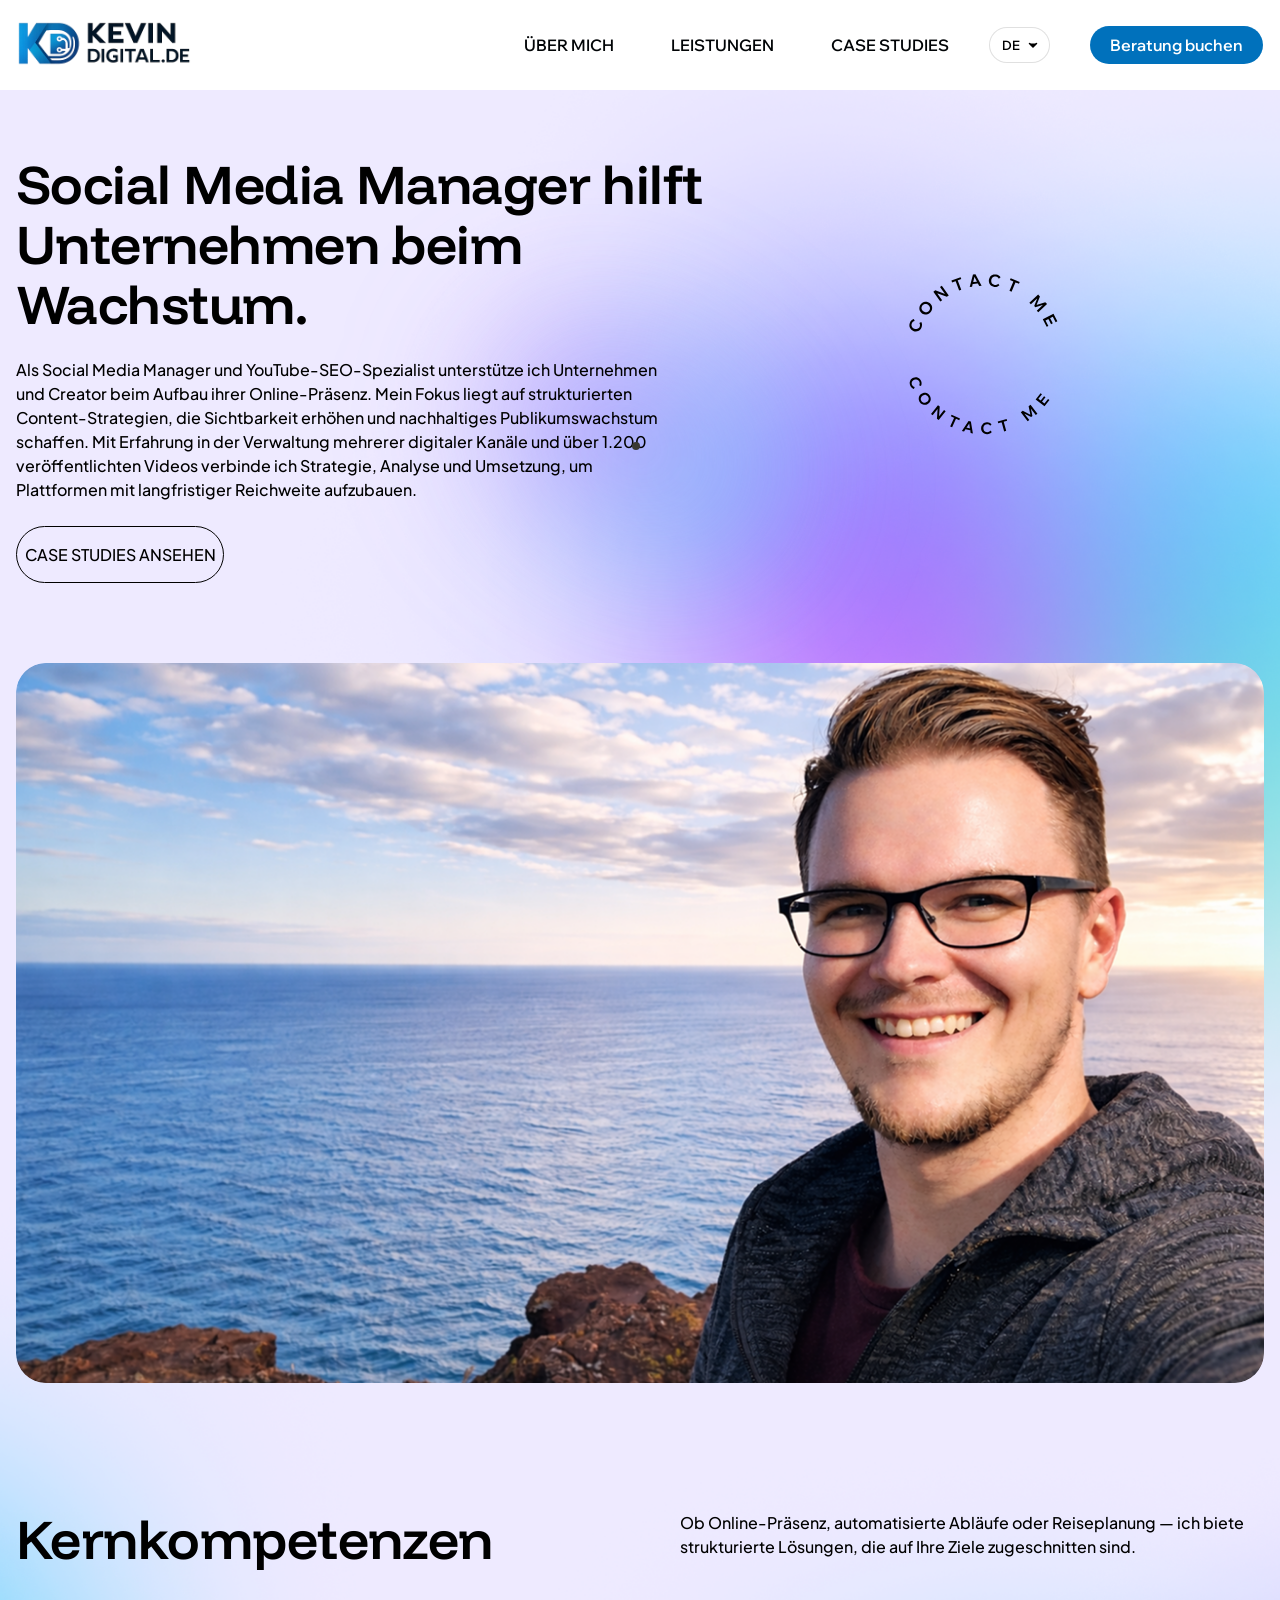
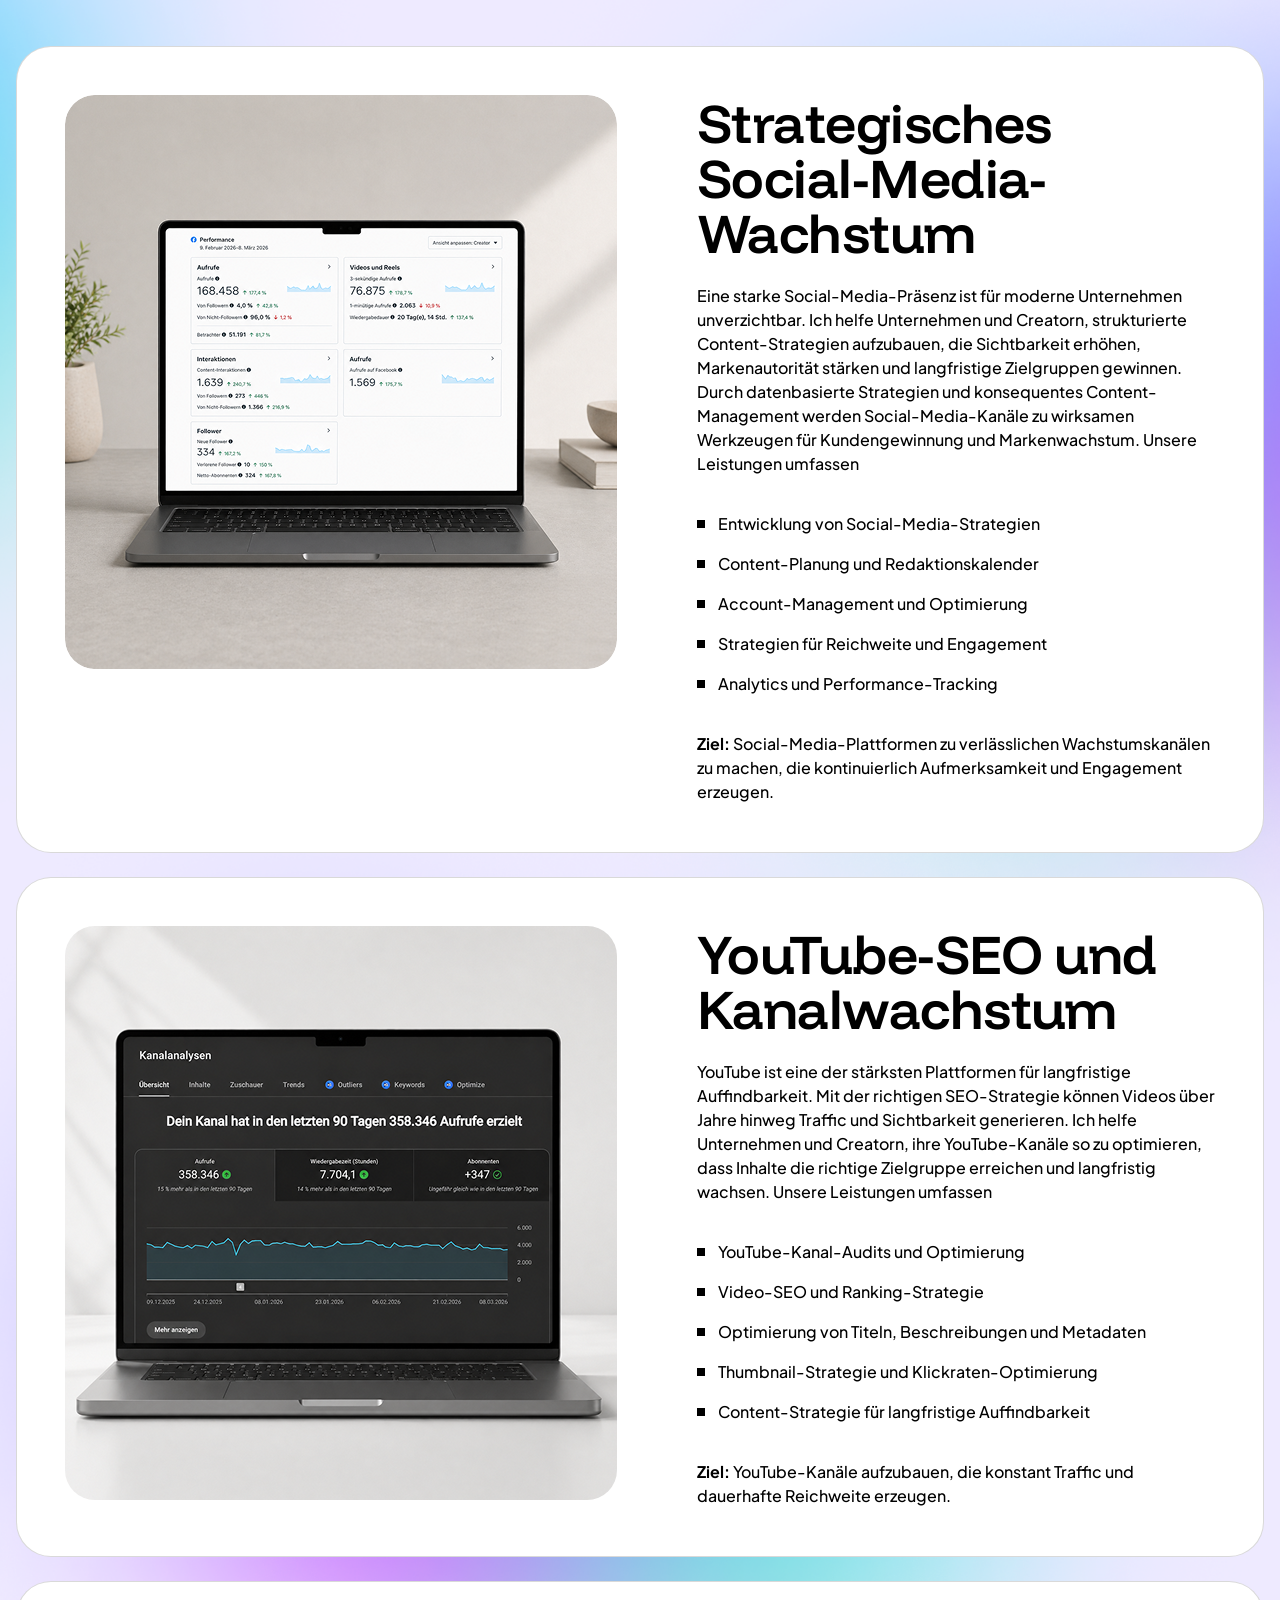
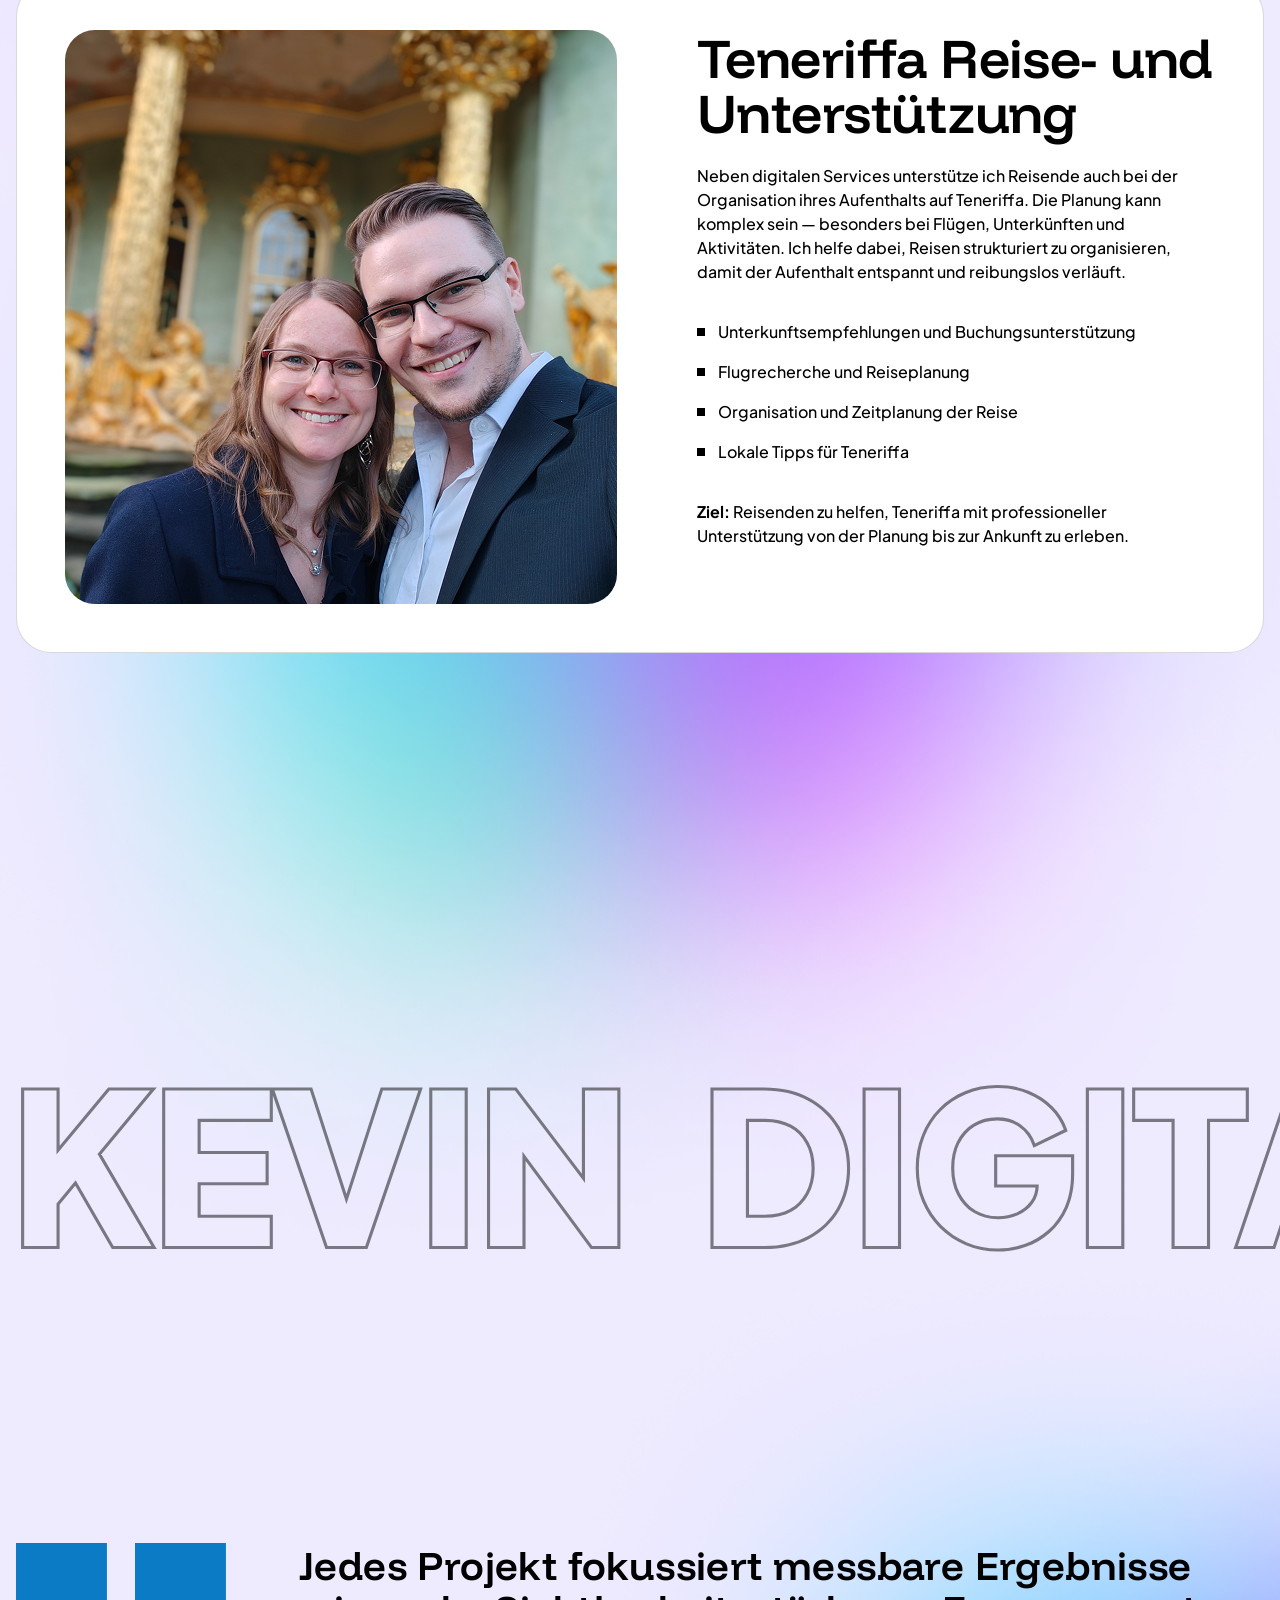
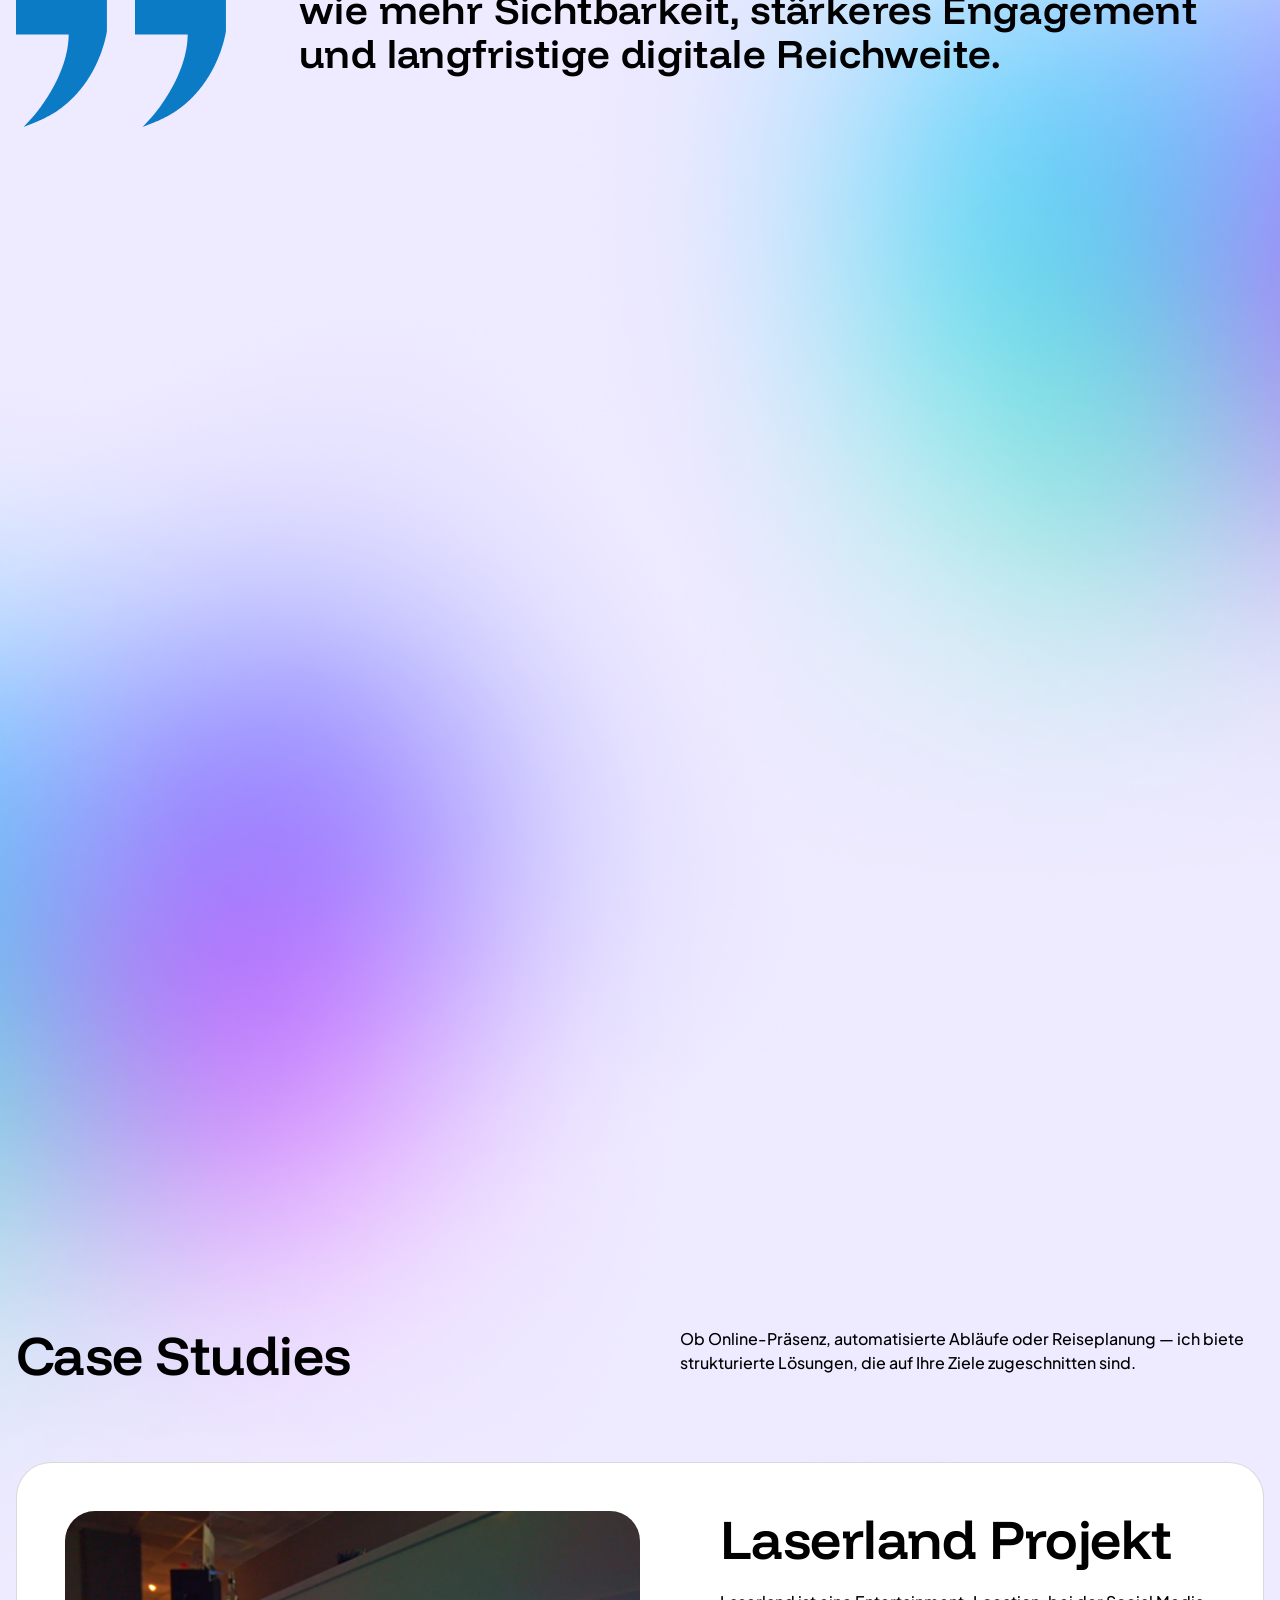
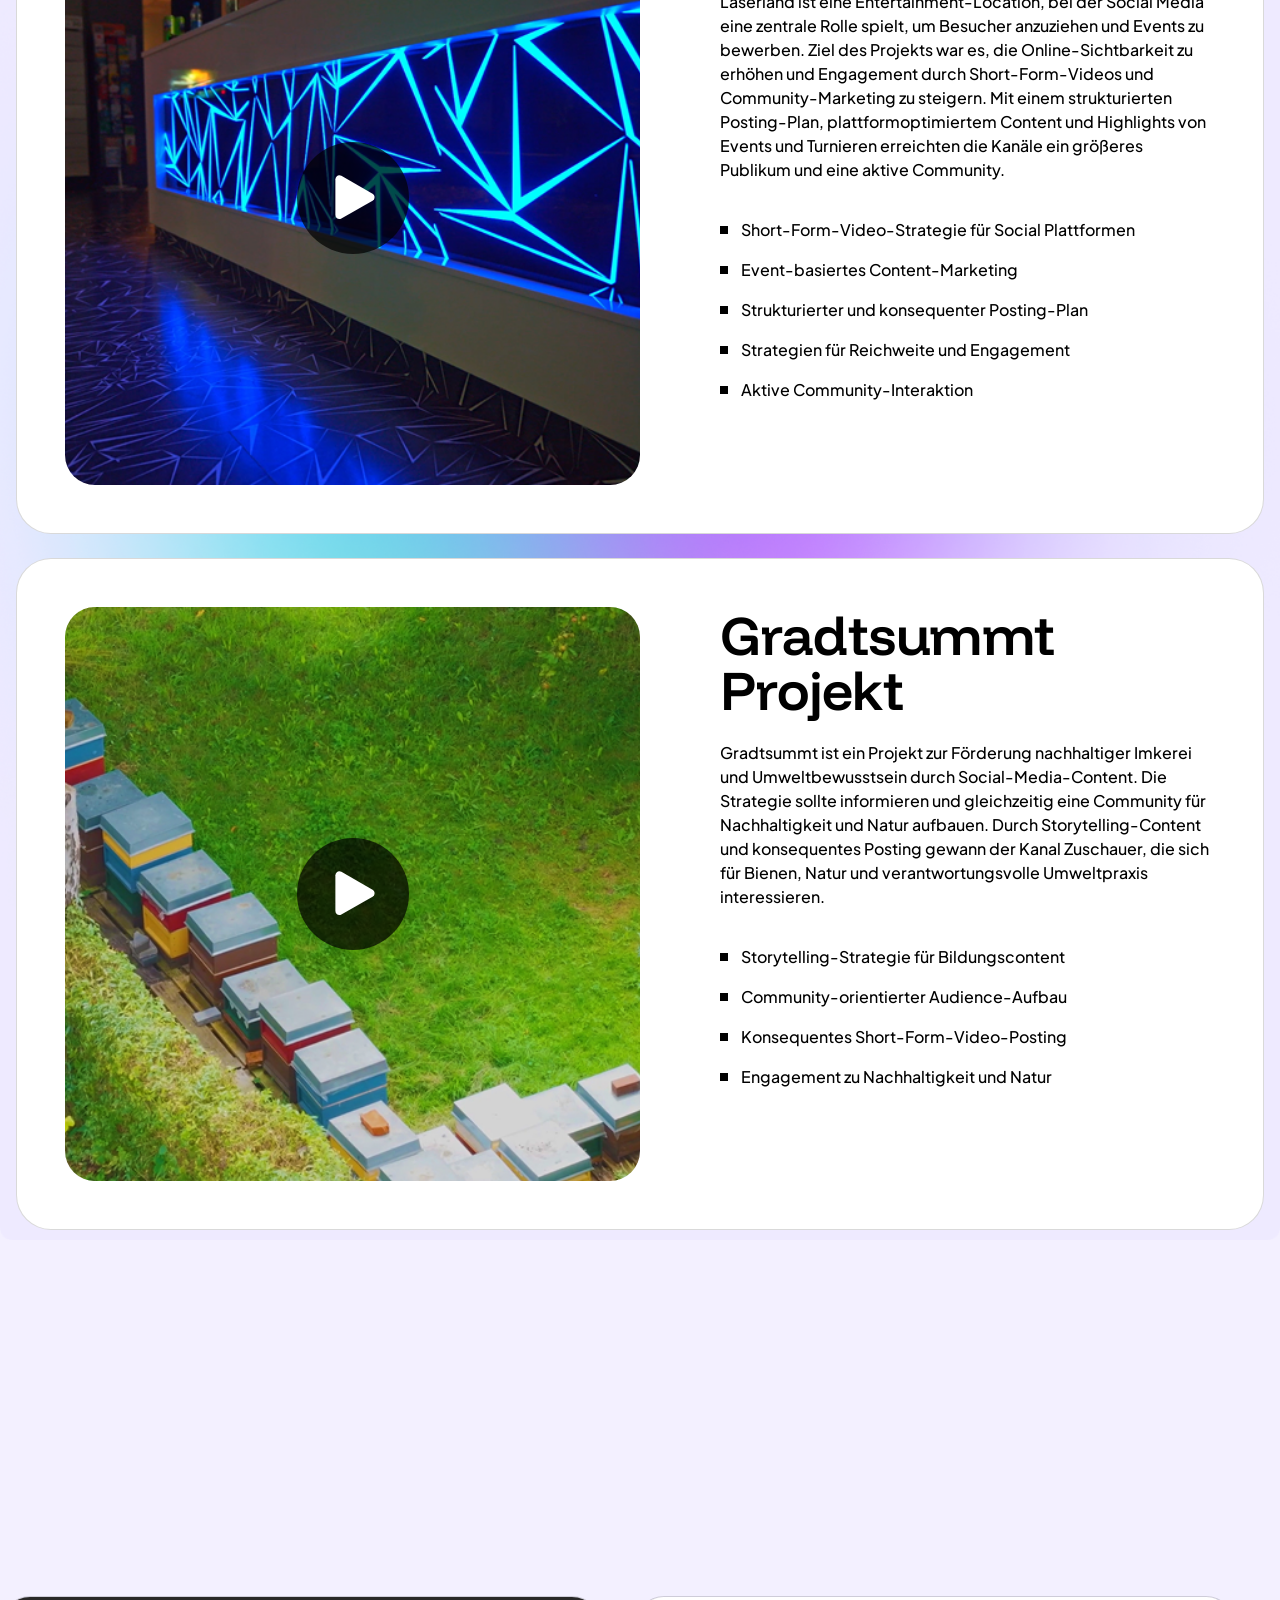
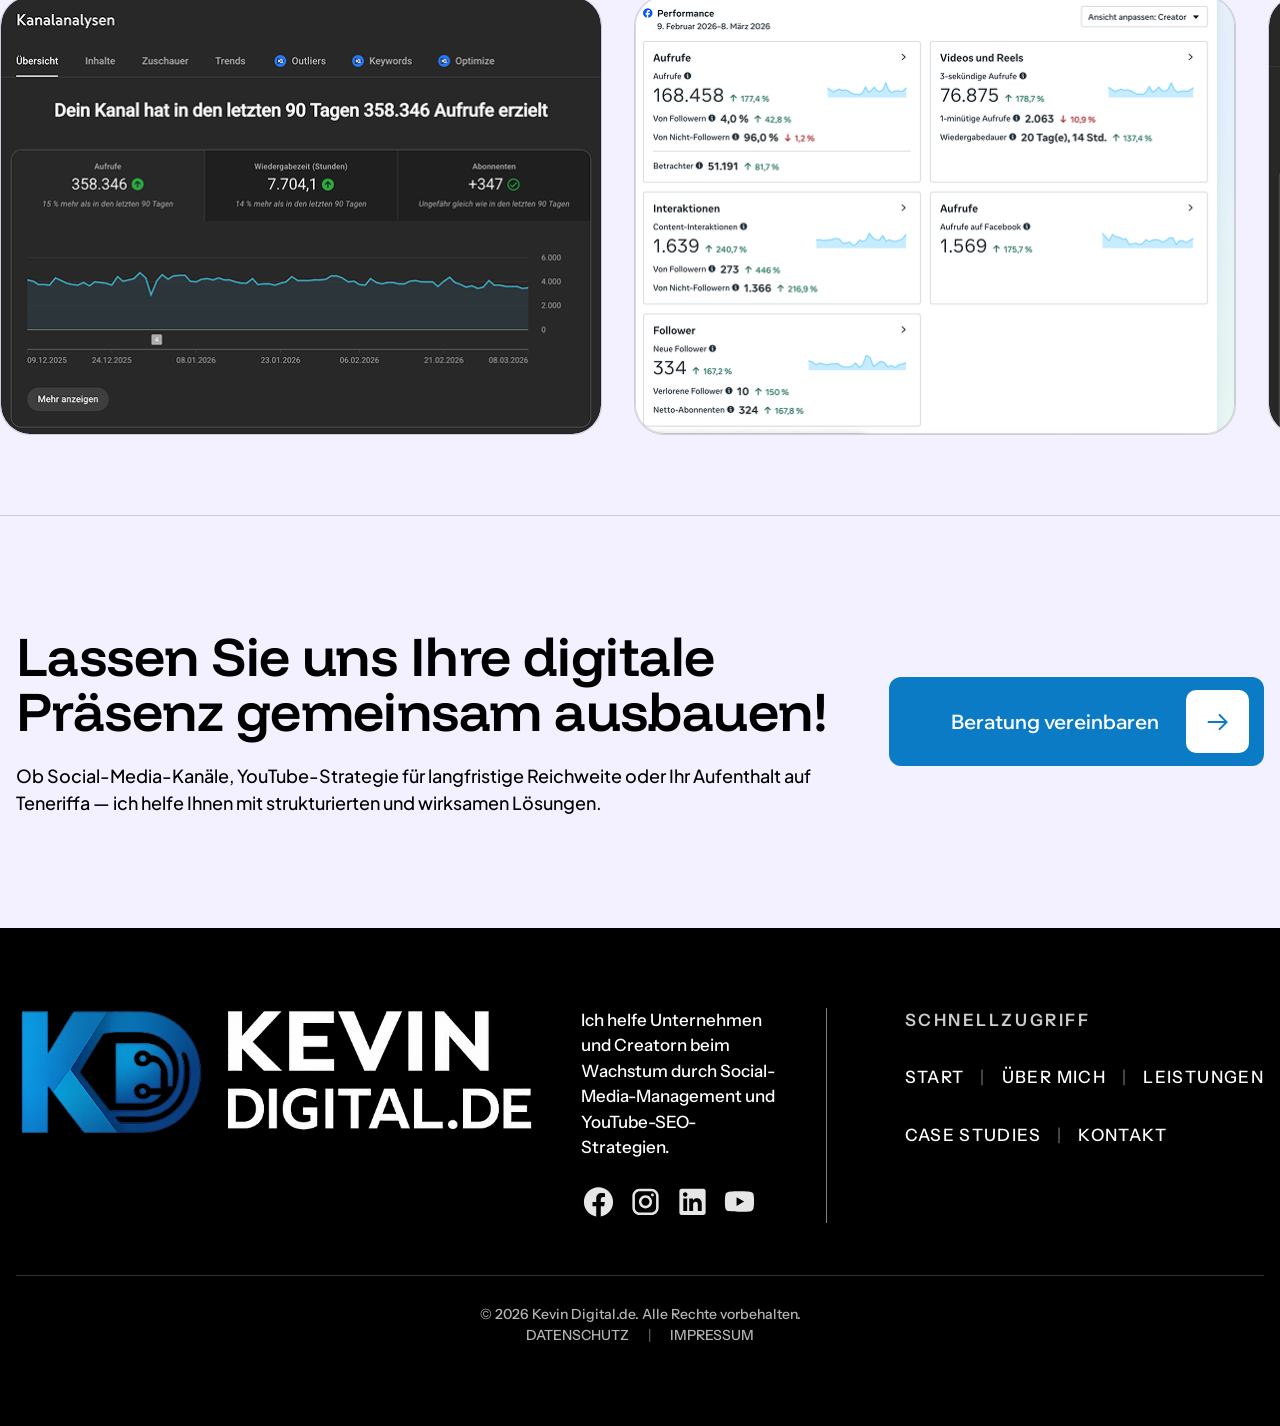
==== index.html @ 35995341 "a" ====
<!DOCTYPE html>
<html lang="de" translate="no" class="notranslate">
<head>
  <meta charset="UTF-8" />
  <meta name="viewport" content="width=device-width, initial-scale=1.0" />
  <meta name="google" content="notranslate" />
  <title>Kevin Digital — Social Media Manager &amp; YouTube SEO</title>
  <meta name="description" content="Social Media Manager und YouTube-SEO-Spezialist für Unternehmen und Creator mit Fokus auf Reichweite und nachhaltiges Wachstum." />
  <meta http-equiv="content-language" content="de" />
  <meta property="og:title" content="Kevin Digital — Social Media Manager &amp; YouTube SEO" />
  <meta property="og:description" content="Social Media Manager und YouTube-SEO-Spezialist für Unternehmen und Creator mit Fokus auf Reichweite und nachhaltiges Wachstum." />
  <meta property="og:locale" content="de_DE" />
  <meta property="og:type" content="website" />
  <meta name="twitter:card" content="summary_large_image" />
  <link rel="preconnect" href="https://fonts.googleapis.com" />
  <link rel="preconnect" href="https://fonts.gstatic.com" crossorigin />
  <link href="https://fonts.googleapis.com/css2?family=Funnel+Display:wght@300..800&family=Instrument+Sans:wght@400;500;600&family=Plus+Jakarta+Sans:wght@400;500;600;700&family=Wix+Madefor+Display:wght@600&display=swap" rel="stylesheet" />
  <link rel="stylesheet" href="css/styles.css" />
  <link rel="stylesheet" href="css/responsive.css" />
  <link rel="stylesheet" href="css/contact-form.css" />
</head>
<body class="splash-active">
  <div id="splash" class="splash" role="presentation" aria-hidden="false">
    <div class="splash__inner">
      <img src="assets/KevinDigital%202.svg" alt="Kevin Digital" class="splash__logo" width="320" height="80" />
    </div>
  </div>

  <header class="site-header" id="site-header">
    <div class="page-container site-header__inner">
      <a href="#" class="site-header__logo cursor-hover">
        <img src="assets/KevinDigital%202.svg" alt="Kevin Digital" class="logo-header" />
      </a>
      <div class="site-header__actions">
        <nav class="site-nav" id="site-nav" data-cursor-nav aria-label="Hauptnavigation" data-i18n-aria="a11y.nav">
          <a href="#about" class="cursor-hover site-nav__link" data-i18n="nav.about">ÜBER MICH</a>
          <a href="#services" class="cursor-hover site-nav__link" data-i18n="nav.services">LEISTUNGEN</a>
          <a href="#cases" class="cursor-hover site-nav__link" data-i18n="nav.cases">CASE STUDIES</a>
          <a href="#contact" class="cursor-hover site-nav__link site-nav__link--cta" data-contact-open data-i18n="nav.book">Beratung buchen</a>
        </nav>
        <div class="site-header__tools">
        <div class="lang-dropdown" id="lang-dropdown">
          <button
            type="button"
            class="lang-dropdown__trigger cursor-hover"
            id="lang-dropdown-trigger"
            aria-haspopup="listbox"
            aria-expanded="false"
            aria-controls="lang-dropdown-menu"
            data-i18n-aria="a11y.lang"
          >
            <span class="lang-dropdown__code">DE</span>
            <svg class="lang-dropdown__icon" width="12" height="12" viewBox="0 0 12 12" aria-hidden="true">
              <path d="M2.5 4.5L6 8L9.5 4.5" stroke="currentColor" stroke-width="1.5" stroke-linecap="round" stroke-linejoin="round"/>
            </svg>
          </button>
          <ul class="lang-dropdown__menu" id="lang-dropdown-menu" role="listbox" hidden>
            <li role="presentation">
              <button type="button" class="lang-dropdown__option is-active" data-lang="de" role="option" aria-selected="true">
                <span class="lang-dropdown__option-code">DE</span>
                <span data-i18n="lang.de">Deutsch</span>
              </button>
            </li>
            <li role="presentation">
              <button type="button" class="lang-dropdown__option" data-lang="en" role="option" aria-selected="false">
                <span class="lang-dropdown__option-code">EN</span>
                <span data-i18n="lang.en">English</span>
              </button>
            </li>
          </ul>
        </div>
        <a href="#contact" class="cursor-hover btn-nav-primary site-header__cta" data-contact-open data-i18n="nav.book">Beratung buchen</a>
        </div>
        <button
          type="button"
          class="site-nav-toggle"
          id="site-nav-toggle"
          aria-expanded="false"
          aria-controls="site-nav"
          aria-label="Menü öffnen"
          data-i18n-aria="a11y.menuOpen"
        >
          <span class="site-nav-toggle__bars" aria-hidden="true"></span>
        </button>
      </div>
    </div>
  </header>
  <div class="site-nav-backdrop" id="site-nav-backdrop" hidden aria-hidden="true"></div>

  <main class="site-shell">
    <div id="custom-cursor-glow" class="custom-cursor-glow is-active" aria-hidden="true">
      <div class="custom-cursor-glow__mesh" aria-hidden="true"></div>
    </div>
    <!-- Spacer reserves space for fixed header -->
    <div class="site-header-spacer" id="site-header-spacer" aria-hidden="true"></div>

    <!-- Hero -->
    <section id="about" class="gradient-bg hero-section">
      <div class="page-container">
        <div class="hero__layout">
          <div class="hero__copy">
            <h1 class="text-h1" data-i18n="hero.title">Social Media Manager für nachhaltiges Unternehmenswachstum.</h1>
            <div class="hero__body text-body">
              <p data-i18n="hero.body">Als Social Media Manager und YouTube-SEO-Spezialist unterstütze ich Unternehmen und Creator beim Aufbau ihrer Online-Präsenz. Mein Fokus liegt auf strukturierten Content-Strategien, die Sichtbarkeit erhöhen und nachhaltiges Publikumswachstum schaffen. Mit Erfahrung in der Verwaltung mehrerer digitaler Kanäle und über 1.200 veröffentlichten Videos verbinde ich Strategie, Analyse und Umsetzung, um Plattformen mit langfristiger Reichweite aufzubauen.</p>
            </div>
            <a href="#cases" class="cursor-hover btn-hero-outline" data-i18n="hero.cta">CASE STUDIES ANSEHEN</a>
          </div>
          <div class="hero__contact">
            <a href="tel:+4915233933529" class="cursor-hover contact-badge" aria-label="Anrufen: +49 1523 3933 529" data-i18n-aria="hero.contactPhone">
              <img src="assets/hero-contactme-circle.svg" alt="" />
            </a>
          </div>
        </div>
        <div class="hero__image-wrap">
          <img src="assets/hero-cover.png" alt="Kevin Porträt" data-i18n-alt="hero.portrait" />
        </div>
      </div>
    </section>

    <!-- Services -->
    <section id="services" class="gradient-bg">
      <div class="page-container section-pad">
        <div class="section-head">
          <h2 class="text-section-title section-head__title" data-i18n="services.title">Kernkompetenzen</h2>
          <p class="text-body section-head__copy" data-i18n="services.copy">Ob Online-Präsenz, automatisierte Abläufe oder Reiseplanung — ich biete strukturierte Lösungen, die auf Ihre Ziele zugeschnitten sind.</p>
        </div>

        <div class="stack-cards" data-sticky-stack>
          <div class="stack-cards__item">
            <article class="figma-card card-row">
              <div class="card-row__media">
                <img src="assets/core-expertise-1.png" alt="" />
              </div>
              <div class="card-row__body">
                <div class="card-row__intro">
                  <h3 class="text-section-title" data-i18n="s1.title">Strategisches Social-Media-Wachstum</h3>
                  <p class="text-body" data-i18n="s1.intro">Eine starke Social-Media-Präsenz ist für moderne Unternehmen unverzichtbar. Ich helfe Unternehmen und Creatorn, strukturierte Content-Strategien aufzubauen, die Sichtbarkeit erhöhen, Markenautorität stärken und langfristige Zielgruppen gewinnen. Durch datenbasierte Strategien und konsequentes Content-Management werden Social-Media-Kanäle zu wirksamen Werkzeugen für Kundengewinnung und Markenwachstum. Unsere Leistungen umfassen</p>
                </div>
                <ul class="bullet-list text-body">
                  <li><span class="bullet-square"></span><span data-i18n="s1.l1">Entwicklung von Social-Media-Strategien</span></li>
                  <li><span class="bullet-square"></span><span data-i18n="s1.l2">Content-Planung und Redaktionskalender</span></li>
                  <li><span class="bullet-square"></span><span data-i18n="s1.l3">Account-Management und Optimierung</span></li>
                  <li><span class="bullet-square"></span><span data-i18n="s1.l4">Strategien für Reichweite und Engagement</span></li>
                  <li><span class="bullet-square"></span><span data-i18n="s1.l5">Analytics und Performance-Tracking</span></li>
                </ul>
                <p class="text-body"><strong data-i18n="goal.label">Ziel:</strong> <span data-i18n="s1.goal">Social-Media-Plattformen zu verlässlichen Wachstumskanälen zu machen, die kontinuierlich Aufmerksamkeit und Engagement erzeugen.</span></p>
              </div>
            </article>
          </div>

          <div class="stack-cards__item">
            <article class="figma-card card-row">
              <div class="card-row__media">
                <img src="assets/core-expertise-2.png" alt="" />
              </div>
              <div class="card-row__body">
                <div class="card-row__intro">
                  <h3 class="text-section-title" data-i18n="s2.title">YouTube-SEO und Kanalwachstum</h3>
                  <p class="text-body" data-i18n="s2.intro">YouTube ist eine der stärksten Plattformen für langfristige Auffindbarkeit. Mit der richtigen SEO-Strategie können Videos über Jahre hinweg Traffic und Sichtbarkeit generieren. Ich helfe Unternehmen und Creatorn, ihre YouTube-Kanäle so zu optimieren, dass Inhalte die richtige Zielgruppe erreichen und langfristig wachsen. Unsere Leistungen umfassen</p>
                </div>
                <ul class="bullet-list text-body">
                  <li><span class="bullet-square"></span><span data-i18n="s2.l1">YouTube-Kanal-Audits und Optimierung</span></li>
                  <li><span class="bullet-square"></span><span data-i18n="s2.l2">Video-SEO und Ranking-Strategie</span></li>
                  <li><span class="bullet-square"></span><span data-i18n="s2.l3">Optimierung von Titeln, Beschreibungen und Metadaten</span></li>
                  <li><span class="bullet-square"></span><span data-i18n="s2.l4">Thumbnail-Strategie und Klickraten-Optimierung</span></li>
                  <li><span class="bullet-square"></span><span data-i18n="s2.l5">Content-Strategie für langfristige Auffindbarkeit</span></li>
                </ul>
                <p class="text-body"><strong data-i18n="goal.label">Ziel:</strong> <span data-i18n="s2.goal">YouTube-Kanäle aufzubauen, die konstant Traffic und dauerhafte Reichweite erzeugen.</span></p>
              </div>
            </article>
          </div>

          <div class="stack-cards__item">
            <article class="figma-card card-row">
              <div class="card-row__media">
                <img src="assets/core-expertise-3.png" alt="" />
              </div>
              <div class="card-row__body">
                <div class="card-row__intro">
                  <h3 class="text-section-title" data-i18n="s3.title">Teneriffa Reise- und Unterstützung</h3>
                  <p class="text-body" data-i18n="s3.intro">Neben digitalen Services unterstütze ich Reisende auch bei der Organisation ihres Aufenthalts auf Teneriffa. Die Planung kann komplex sein — besonders bei Flügen, Unterkünften und Aktivitäten. Ich helfe dabei, Reisen strukturiert zu organisieren, damit der Aufenthalt entspannt und reibungslos verläuft.</p>
                </div>
                <ul class="bullet-list text-body">
                  <li><span class="bullet-square"></span><span data-i18n="s3.l1">Unterkunftsempfehlungen und Buchungsunterstützung</span></li>
                  <li><span class="bullet-square"></span><span data-i18n="s3.l2">Flugrecherche und Reiseplanung</span></li>
                  <li><span class="bullet-square"></span><span data-i18n="s3.l3">Organisation und Zeitplanung der Reise</span></li>
                  <li><span class="bullet-square"></span><span data-i18n="s3.l4">Lokale Tipps für Teneriffa</span></li>
                </ul>
                <p class="text-body"><strong data-i18n="goal.label">Ziel:</strong> <span data-i18n="s3.goal">Reisenden zu helfen, Teneriffa mit professioneller Unterstützung von der Planung bis zur Ankunft zu erleben.</span></p>
              </div>
            </article>
          </div>

          <div aria-hidden="true" class="stack-cards__spacer"></div>
        </div>
      </div>
    </section>

    <!-- Stats -->
    <section class="gradient-bg stats-section">
      <div class="marquee-track">
        <div class="marquee-inner">
          <img src="assets/text.svg" alt="" />
          <img src="assets/text.svg" alt="" />
        </div>
      </div>

      <div class="page-container section-pad" style="position:relative">
        <div class="stats-quote-wrap">
          <div class="stats-quote">
            <img src="assets/Everyprojectfocuses-speechmark.svg" alt="" />
            <p class="text-quote scroll-quote-reveal" data-scroll-quote data-i18n="stats.quote">Jedes Projekt fokussiert messbare Ergebnisse wie mehr Sichtbarkeit, stärkeres Engagement und langfristige digitale Reichweite.</p>
          </div>
        </div>

        <ul class="kpi-list" data-kpi-list>
          <li class="kpi-item" data-kpi data-value="250" data-unit="k" data-suffix="+" data-fill="88">
            <div class="text-kpi-number kpi-item__number"><span class="kpi-item__value"></span></div>
            <div class="kpi-item__detail">
              <div class="kpi-progress-row"><span class="kpi-progress-row__fill"></span></div>
              <p class="text-kpi-label" data-i18n="kpi.reach">Social-Media-Reichweite</p>
            </div>
          </li>
          <li class="kpi-item" data-kpi data-value="1.1" data-unit="M" data-suffix="+" data-fill="100">
            <div class="text-kpi-number kpi-item__number"><span class="kpi-item__value"></span></div>
            <div class="kpi-item__detail">
              <div class="kpi-progress-row"><span class="kpi-progress-row__fill"></span></div>
              <p class="text-kpi-label" data-i18n="kpi.tiktok">Generierte TikTok-Views</p>
            </div>
          </li>
          <li class="kpi-item" data-kpi data-value="1200" data-unit="" data-suffix="+" data-fill="76">
            <div class="text-kpi-number kpi-item__number"><span class="kpi-item__value"></span></div>
            <div class="kpi-item__detail">
              <div class="kpi-progress-row"><span class="kpi-progress-row__fill"></span></div>
              <p class="text-kpi-label" data-i18n="kpi.youtube">Verwaltete YouTube-Videos</p>
            </div>
          </li>
          <li class="kpi-item" data-kpi data-value="1500" data-unit="" data-suffix="+" data-fill="82">
            <div class="text-kpi-number kpi-item__number"><span class="kpi-item__value"></span></div>
            <div class="kpi-item__detail">
              <div class="kpi-progress-row"><span class="kpi-progress-row__fill"></span></div>
              <p class="text-kpi-label" data-i18n="kpi.monetized">Monetarisierte digitale Kanäle</p>
            </div>
          </li>
          <li class="kpi-item" data-kpi data-value="1200" data-unit="" data-suffix="+" data-fill="71">
            <div class="text-kpi-number kpi-item__number"><span class="kpi-item__value"></span></div>
            <div class="kpi-item__detail">
              <div class="kpi-progress-row"><span class="kpi-progress-row__fill"></span></div>
              <p class="text-kpi-label" data-i18n="kpi.growth">Konstantes Publikumswachstum</p>
            </div>
          </li>
        </ul>
      </div>
    </section>

    <!-- Case Studies -->
    <section id="cases" class="gradient-bg">
      <div class="page-container" style="padding-top:5rem;padding-bottom:3rem">
        <div class="section-head">
          <h2 class="text-section-title section-head__title" data-i18n="cases.title">Case Studies</h2>
          <p class="text-body section-head__copy" data-i18n="cases.copy">Ob Online-Präsenz, automatisierte Abläufe oder Reiseplanung — ich biete strukturierte Lösungen, die auf Ihre Ziele zugeschnitten sind.</p>
        </div>

        <div class="stack-cards" data-sticky-stack>
          <div class="stack-cards__item">
            <article class="figma-card card-row">
              <button
                type="button"
                class="card-row__media card-row__media--play cursor-hover"
                data-video-open
                data-video-id="1FeUNJCuHCbXMBTuGNdkEiXBDnWsTh9eC"
                data-video-title="Laserland Project"
                data-video-poster="assets/video%20cover%201.png"
                aria-label="Laserland Video abspielen"
                data-i18n-aria="case1.video"
              >
                <img src="assets/video%20cover%201.png" alt="" />
                <div class="play-overlay">
                  <img src="assets/play.svg" alt="" />
                </div>
              </button>
              <div class="card-row__body">
                <div class="card-row__intro">
                  <h3 class="text-section-title" data-i18n="case1.title">Laserland Projekt</h3>
                  <p class="text-body" data-i18n="case1.body">Laserland ist eine Entertainment-Location, bei der Social Media eine zentrale Rolle spielt, um Besucher anzuziehen und Events zu bewerben. Ziel des Projekts war es, die Online-Sichtbarkeit zu erhöhen und Engagement durch Short-Form-Videos und Community-Marketing zu steigern. Mit einem strukturierten Posting-Plan, plattformoptimiertem Content und Highlights von Events und Turnieren erreichten die Kanäle ein größeres Publikum und eine aktive Community.</p>
                </div>
                <ul class="bullet-list text-body">
                  <li><span class="bullet-square"></span><span data-i18n="case1.l1">Short-Form-Video-Strategie für Social Plattformen</span></li>
                  <li><span class="bullet-square"></span><span data-i18n="case1.l2">Event-basiertes Content-Marketing</span></li>
                  <li><span class="bullet-square"></span><span data-i18n="case1.l3">Strukturierter und konsequenter Posting-Plan</span></li>
                  <li><span class="bullet-square"></span><span data-i18n="case1.l4">Strategien für Reichweite und Engagement</span></li>
                  <li><span class="bullet-square"></span><span data-i18n="case1.l5">Aktive Community-Interaktion</span></li>
                </ul>
              </div>
            </article>
          </div>

          <div class="stack-cards__item">
            <article class="figma-card card-row">
              <button
                type="button"
                class="card-row__media card-row__media--play cursor-hover"
                data-video-open
                data-video-id="1n9mOmSyxir3OXVjBTMqa1w4Cr8xj3TD2"
                data-video-title="Gradtsummt Project"
                data-video-poster="assets/video%20cover%202.png"
                aria-label="Gradtsummt Video abspielen"
                data-i18n-aria="case2.video"
              >
                <img src="assets/video%20cover%202.png" alt="" />
                <div class="play-overlay">
                  <img src="assets/play.svg" alt="" />
                </div>
              </button>
              <div class="card-row__body">
                <div class="card-row__intro">
                  <h3 class="text-section-title" data-i18n="case2.title">Gradtsummt Projekt</h3>
                  <p class="text-body" data-i18n="case2.body">Gradtsummt ist ein Projekt zur Förderung nachhaltiger Imkerei und Umweltbewusstsein durch Social-Media-Content. Die Strategie sollte informieren und gleichzeitig eine Community für Nachhaltigkeit und Natur aufbauen. Durch Storytelling-Content und konsequentes Posting gewann der Kanal Zuschauer, die sich für Bienen, Natur und verantwortungsvolle Umweltpraxis interessieren.</p>
                </div>
                <ul class="bullet-list text-body">
                  <li><span class="bullet-square"></span><span data-i18n="case2.l1">Storytelling-Strategie für Bildungscontent</span></li>
                  <li><span class="bullet-square"></span><span data-i18n="case2.l2">Community-orientierter Audience-Aufbau</span></li>
                  <li><span class="bullet-square"></span><span data-i18n="case2.l3">Konsequentes Short-Form-Video-Posting</span></li>
                  <li><span class="bullet-square"></span><span data-i18n="case2.l4">Engagement zu Nachhaltigkeit und Natur</span></li>
                </ul>
              </div>
            </article>
          </div>

          <div aria-hidden="true" class="stack-cards__spacer"></div>
        </div>
      </div>

      <div class="gradient-cta-area" style="overflow-x:clip">
        <div class="carousel-wrap" style="overflow-x:clip">
          <div class="carousel-track" id="carousel-track">
            <!-- Populated by inline duplicates in HTML for no-JS fallback; JS doubles for seamless loop -->
          </div>
        </div>

        <div id="contact" class="page-container cta-block">
          <div class="cta-block__copy">
            <h2 class="text-section-title" data-i18n="cta.title">Lassen Sie uns Ihre digitale Präsenz gemeinsam ausbauen!</h2>
            <p class="text-body-lg" data-i18n="cta.copy">Ob Social-Media-Kanäle, YouTube-Strategie für langfristige Reichweite oder Ihr Aufenthalt auf Teneriffa — ich helfe Ihnen mit strukturierten und wirksamen Lösungen.</p>
          </div>
          <a href="#contact" class="cursor-hover btn-cta-primary" data-contact-open>
            <span data-i18n="cta.btn">Beratung vereinbaren</span>
            <span class="btn-cta-primary__icon">
              <img src="assets/schedule-a-consultation-forward-arrow.svg" alt="" />
            </span>
          </a>
        </div>
      </div>
    </section>

    <!-- Footer -->
    <footer class="footer-bg site-footer">
      <div class="page-container">
        <div class="footer__top">
          <div class="footer__brand">
            <img src="assets/footer%20logo.svg" alt="Kevin Digital" class="footer__logo" />
            <div class="footer__about">
              <p class="font-footer" data-i18n="footer.blurb">Ich helfe Unternehmen und Creatorn beim Wachstum durch Social-Media-Management und YouTube-SEO-Strategien.</p>
              <div class="footer__social">
                <a href="#" aria-label="Facebook" class="cursor-hover"><img src="assets/Facebook.svg" alt="" /></a>
                <a href="#" aria-label="Instagram" class="cursor-hover"><img src="assets/Instagram.svg" alt="" /></a>
                <a href="#" aria-label="LinkedIn" class="cursor-hover"><img src="assets/LinkedIn.svg" alt="" /></a>
                <a href="#" aria-label="YouTube" class="cursor-hover"><img src="assets/Youtube.svg" alt="" /></a>
              </div>
            </div>
          </div>
          <div class="font-footer footer__links">
            <div class="footer__links-title" data-i18n="footer.links">SCHNELLZUGRIFF</div>
            <div class="footer__links-row">
              <a href="#" class="cursor-hover" data-i18n="footer.home">START</a>
              <span class="footer__sep">|</span>
              <a href="#about" class="cursor-hover" data-i18n="footer.about">ÜBER MICH</a>
              <span class="footer__sep">|</span>
              <a href="#services" class="cursor-hover" data-i18n="footer.services">LEISTUNGEN</a>
            </div>
            <div class="footer__links-row">
              <a href="#cases" class="cursor-hover" data-i18n="footer.cases">CASE STUDIES</a>
              <span class="footer__sep">|</span>
              <a href="#contact" class="cursor-hover" data-i18n="footer.contact">KONTAKT</a>
            </div>
          </div>
        </div>
        <div class="footer__bottom font-footer">
          <span data-i18n="footer.rights">© 2026 Kevin Digital.de. Alle Rechte vorbehalten.</span>
          <div class="footer__bottom-links">
            <a href="privacy-policy.html" class="cursor-hover" data-i18n="footer.privacy">DATENSCHUTZ</a>
            <span class="footer__sep">|</span>
            <a href="imprint.html" class="cursor-hover" data-i18n="footer.imprint">IMPRESSUM</a>
          </div>
        </div>
      </div>
    </footer>
  </main>

  <div id="contact-modal" class="contact-modal" hidden aria-hidden="true">
    <div class="contact-modal__backdrop" data-contact-close tabindex="-1"></div>
    <div
      class="contact-modal__panel"
      role="dialog"
      aria-modal="true"
      aria-labelledby="contact-modal-title"
    >
      <form id="contact-form" class="contact-form" novalidate>
        <div class="contact-form__head">
          <h2 id="contact-modal-title" class="contact-form__title" data-i18n="form.title">Starten Sie Ihre Reise mit mir</h2>
          <p class="contact-form__subtitle" data-i18n="form.subtitle">Füllen Sie das Formular aus und legen wir los.</p>
        </div>
        <div class="contact-form__fields">
          <div class="contact-form__field">
            <input
              class="contact-form__input"
              type="text"
              name="name"
              placeholder="Name"
              data-i18n-placeholder="form.name"
              autocomplete="name"
              required
            />
          </div>
          <div class="contact-form__field">
            <input
              class="contact-form__input"
              type="email"
              name="email"
              placeholder="E-Mail"
              data-i18n-placeholder="form.email"
              autocomplete="email"
              required
            />
          </div>
          <div class="contact-form__field">
            <input
              class="contact-form__input"
              type="tel"
              name="phone"
              placeholder="Telefonnummer"
              data-i18n-placeholder="form.phone"
              autocomplete="tel"
            />
          </div>
          <div class="contact-form__field">
            <textarea
              class="contact-form__textarea"
              name="message"
              placeholder="Nachricht"
              data-i18n-placeholder="form.message"
              rows="4"
              required
            ></textarea>
          </div>
          <button type="submit" class="contact-form__submit" data-i18n="form.submit">Gespräch vereinbaren</button>
        </div>
        <div class="contact-form__success" aria-live="polite">
          <div class="contact-form__success-icon" aria-hidden="true">
            <svg width="36" height="36" viewBox="0 0 36 36" fill="none" xmlns="http://www.w3.org/2000/svg">
              <path d="M9 18.5L15 24.5L27 12.5" stroke="currentColor" stroke-width="2.5" stroke-linecap="round" stroke-linejoin="round"/>
            </svg>
          </div>
          <p class="contact-form__success-title" data-i18n="form.successTitle">Erfolgreich gesendet</p>
          <p class="contact-form__success-text" data-i18n="form.successText">Vielen Dank! Wir melden uns in Kürze bei Ihnen.</p>
        </div>
      </form>
    </div>
  </div>

  <div id="video-modal" class="video-modal" hidden aria-hidden="true">
    <div class="video-modal__backdrop" data-video-close tabindex="-1"></div>
    <div class="video-modal__dialog" role="dialog" aria-modal="true" aria-labelledby="video-modal-title">
      <div class="video-modal__header">
        <h2 id="video-modal-title" class="video-modal__title"></h2>
        <button type="button" class="video-modal__close cursor-hover" data-video-close aria-label="Video schließen" data-i18n-aria="a11y.closeVideo">&times;</button>
      </div>
      <div class="video-modal__player" id="video-modal-player">
        <iframe id="video-modal-iframe" title="Case study video" src="" allow="fullscreen" allowfullscreen></iframe>
        <video
          id="video-modal-video"
          class="video-modal__video"
          controls
          playsinline
          webkit-playsinline
          preload="auto"
          hidden
        ></video>
        <button
          type="button"
          class="video-modal__play-hit"
          id="video-modal-play-hit"
          hidden
          aria-label="Video abspielen"
        >
          <img src="assets/play.svg" alt="" />
        </button>
        <p class="video-modal__loading" id="video-modal-loading" hidden>Video wird geladen…</p>
      </div>
    </div>
  </div>

  <script>
    (function () {
      var slides = [
        "assets/slider/Placeholder%20Image%201.png",
        "assets/slider/Placeholder%20Image%206.png",
        "assets/slider/Placeholder%20Image%207.png",
        "assets/slider/Placeholder%20Image%208.png",
        "assets/slider/Placeholder%20Image%209.png"
      ];
      var track = document.getElementById("carousel-track");
      if (!track) return;
      var all = slides.concat(slides, slides, slides);
      all.forEach(function (src) {
        var img = document.createElement("img");
        img.src = src;
        img.alt = "";
        track.appendChild(img);
      });
    })();
  </script>
  <div id="custom-cursor-pointer" class="custom-cursor-pointer is-active" aria-hidden="true">
    <div class="custom-cursor-pointer__lens" aria-hidden="true"></div>
    <span class="custom-cursor-pointer__dot"></span>
  </div>

  <script src="js/i18n.js"></script>
  <script src="js/splash.js"></script>
  <script src="js/sticky-header.js"></script>
  <script src="js/mobile-nav.js"></script>
  <script src="js/sticky-card-stack.js"></script>
  <script src="js/mobile-card-slide.js"></script>
  <script src="js/scroll-quote-reveal.js"></script>
  <script src="js/kpi-animate.js"></script>
  <script src="js/video-modal.js"></script>
  <script src="js/contact-modal.js"></script>
  <script src="js/custom-cursor.js"></script>
</body>
</html>
---- css/styles.css ----
@import "./figma-tokens.css";
@import "./figma-components.css";

*,
*::before,
*::after {
  box-sizing: border-box;
}

html {
  background-color: var(--figma-page-bg);
  color: var(--figma-black);
  font-family: var(--font-display);
  font-feature-settings: "calt" 1, "liga" 1;
  font-optical-sizing: auto;
  -webkit-font-smoothing: antialiased;
  -moz-osx-font-smoothing: grayscale;
  overflow-x: clip;
}

body {
  margin: 0;
  overflow-x: clip;
  text-rendering: optimizeLegibility;
  background-color: var(--figma-page-bg);
}

/* Splash screen */
body.splash-active {
  overflow: hidden;
}

body.splash-active .custom-cursor-glow,
body.splash-active .custom-cursor-pointer__lens,
body.splash-active .custom-cursor-pointer__dot {
  visibility: hidden !important;
}

.splash {
  position: fixed;
  inset: 0;
  z-index: 50000;
  display: flex;
  align-items: center;
  justify-content: center;
  background: #ffffff;
  transition: opacity 0.9s ease, visibility 0.9s ease;
}

.splash.is-exiting {
  opacity: 0;
  visibility: hidden;
  pointer-events: none;
}

.splash__inner {
  display: flex;
  align-items: center;
  justify-content: center;
  padding: 2rem;
}

.splash__logo {
  width: min(300px, 72vw);
  height: auto;
  object-fit: contain;
  opacity: 0;
  transform: scale(0.94) translateY(8px);
  transition:
    opacity 0.65s ease,
    transform 0.65s cubic-bezier(0.22, 1, 0.36, 1);
}

.splash.is-logo-in .splash__logo {
  opacity: 1;
  transform: scale(1) translateY(0);
}

body.splash-active:not(.splash-done) .site-shell,
body.splash-active:not(.splash-done) .site-header {
  opacity: 0;
}

body.splash-done .site-shell,
body.splash-done .site-header {
  opacity: 1;
}

@media (prefers-reduced-motion: reduce) {
  .splash,
  .splash__logo {
    transition: none;
  }

  .splash {
    display: none;
  }
}

a {
  color: inherit;
  text-decoration: none;
}

img {
  max-width: 100%;
  height: auto;
}

h1,
h2,
h3,
h4 {
  font-family: var(--font-display);
  font-weight: 600;
  letter-spacing: var(--text-h1-ls);
  margin: 0;
}

p {
  margin: 0;
}

ul {
  margin: 0;
  padding: 0;
  list-style: none;
}

/* Layout */
.site-shell {
  position: relative;
  width: 100%;
  max-width: var(--figma-page-width);
  margin-inline: auto;
  overflow-x: clip;
  opacity: 1;
  transition: opacity 1s ease 0.15s;
  isolation: isolate;
}

/* Background image layer (below cursor glow + all content) */
.site-shell::before {
  content: "";
  position: absolute;
  top: 0;
  left: 0;
  right: 0;
  height: 8595px;
  z-index: 0;
  pointer-events: none;
  background-color: var(--figma-page-bg);
  background-image: url("../assets/HOME%20PAGE.png");
  background-repeat: no-repeat;
  background-position: center top;
  background-size: 100% auto;
}

.site-shell > *:not(.custom-cursor-glow):not(.site-header-spacer) {
  position: relative;
  z-index: 2;
}

.site-shell .custom-cursor-glow {
  z-index: 1;
}

@media (prefers-reduced-motion: reduce) {
  .site-shell {
    opacity: 1;
    transition: none;
  }
}

.gradient-bg {
  position: relative;
  overflow-x: clip;
  overflow-y: visible;
  background: transparent;
}

.gradient-cta-area {
  position: relative;
}

.footer-bg {
  background-color: var(--figma-black);
  color: var(--figma-white);
}

@media (min-width: 768px) {
  :root {
    --page-gutter: max(
      1rem,
      calc((min(100%, var(--figma-page-width)) - var(--figma-content-max)) / 2)
    );
  }
}

@media (min-width: 1440px) {
  :root {
    --page-gutter: var(--figma-side-margin);
  }
}

.page-container {
  width: 100%;
  max-width: var(--figma-page-width);
  margin-inline: auto;
  padding-inline: var(--page-gutter);
}

.site-header__logo {
  display: inline-flex;
  align-items: center;
  flex-shrink: 0;
  min-width: max-content;
}

.logo-header {
  display: block;
  height: 2.5rem;
  width: auto;
  max-height: 2.5rem;
  flex-shrink: 0;
}

@media (min-width: 768px) {
  .logo-header {
    height: 3rem;
    max-height: 3rem;
  }
}

/* Nav — fixed; --nav-p (0–1) scrubs full bar → glass oval on scroll */
.site-header {
  --nav-p: 0;
  position: fixed;
  top: calc(var(--nav-p) * 12px);
  left: 0;
  right: 0;
  width: 100%;
  z-index: 200;
  padding-inline: calc(var(--nav-p) * 20px);
  background: rgba(255, 255, 255, calc(1 - var(--nav-p) * 0.96));
  transition: opacity 1s ease 0.15s;
}

.site-header-spacer {
  height: var(--site-header-height, 5.5rem);
  flex-shrink: 0;
  pointer-events: none;
}

.site-header__inner {
  display: flex;
  align-items: center;
  justify-content: space-between;
  gap: calc(1.5rem - var(--nav-p) * 0.15rem);
  width: calc(100% - var(--nav-p) * 8%);
  max-width: calc(var(--figma-page-width) - var(--nav-p) * 220px);
  margin-inline: auto;
  padding-block: calc(1.25rem - var(--nav-p) * 0.15rem);
  padding-inline: calc(var(--page-gutter) + var(--nav-p) * 0.65rem)
    calc(var(--page-gutter) + var(--nav-p) * 0.25rem);
  border-radius: calc(var(--nav-p) * 100vmax);
  background: rgba(255, 255, 255, calc(var(--nav-p) * 0.58));
  -webkit-backdrop-filter: blur(calc(var(--nav-p) * 20px))
    saturate(calc(1 + var(--nav-p) * 0.25));
  backdrop-filter: blur(calc(var(--nav-p) * 20px))
    saturate(calc(1 + var(--nav-p) * 0.25));
  border: 1px solid rgba(255, 255, 255, calc(var(--nav-p) * 0.72));
  box-shadow:
    0 calc(var(--nav-p) * 10px) calc(var(--nav-p) * 40px) rgba(15, 23, 42, 0.1),
    inset 0 1px 0 rgba(255, 255, 255, calc(var(--nav-p) * 0.85));
}

@media (min-width: 768px) {
  .site-header {
    padding-inline: calc(var(--nav-p) * 28px);
  }

  .site-header__inner {
    width: calc(100% - var(--nav-p) * 10%);
    max-width: calc(var(--figma-page-width) - var(--nav-p) * 260px);
    padding-inline: calc(var(--page-gutter) + var(--nav-p) * 0.75rem)
      calc(var(--page-gutter) + var(--nav-p) * 0.35rem);
    padding-block: calc(1.25rem - var(--nav-p) * 0.2rem);
  }
}

.site-header__actions {
  display: flex;
  align-items: center;
  gap: calc(2rem - var(--nav-p) * 0.35rem);
  margin-left: auto;
  flex-shrink: 0;
}

.site-header__tools {
  display: flex;
  align-items: center;
  gap: calc(2rem - var(--nav-p) * 0.35rem);
  flex-shrink: 0;
  transform: translateX(calc(var(--nav-p) * 6px));
}

.lang-dropdown {
  position: relative;
  flex-shrink: 0;
}

.lang-dropdown__trigger {
  display: inline-flex;
  align-items: center;
  gap: 0.35rem;
  height: 2.25rem;
  padding: 0 0.65rem 0 0.75rem;
  border: 1px solid rgba(0, 0, 0, 0.12);
  border-radius: 500px;
  background: var(--figma-white);
  font-family: var(--font-ui);
  font-size: 13px;
  font-weight: 600;
  letter-spacing: 0.04em;
  color: var(--figma-black);
  cursor: pointer;
  transition:
    border-color 0.2s ease,
    box-shadow 0.2s ease;
}

.lang-dropdown__trigger:hover,
.lang-dropdown.is-open .lang-dropdown__trigger {
  border-color: rgba(0, 0, 0, 0.22);
  box-shadow: 0 2px 8px rgba(0, 0, 0, 0.06);
}

.lang-dropdown__icon {
  transition: transform 0.25s cubic-bezier(0.22, 1, 0.36, 1);
}

.lang-dropdown.is-open .lang-dropdown__icon {
  transform: rotate(180deg);
}

.lang-dropdown__menu {
  position: absolute;
  top: calc(100% + 8px);
  right: 0;
  z-index: 400;
  min-width: 148px;
  margin: 0;
  padding: 6px;
  list-style: none;
  border-radius: 12px;
  background: var(--figma-white);
  border: 1px solid rgba(0, 0, 0, 0.08);
  box-shadow: 0 12px 40px rgba(15, 23, 42, 0.12);
}

.lang-dropdown__menu[hidden] {
  display: none;
}

.lang-dropdown__option {
  display: flex;
  align-items: center;
  gap: 0.65rem;
  width: 100%;
  padding: 0.55rem 0.75rem;
  border: none;
  border-radius: 8px;
  background: transparent;
  font-family: var(--font-ui);
  font-size: 14px;
  font-weight: 500;
  color: var(--figma-black);
  text-align: left;
  cursor: pointer;
  transition: background 0.2s ease;
}

.lang-dropdown__option:hover {
  background: rgba(0, 0, 0, 0.05);
}

.lang-dropdown__option.is-active {
  background: rgba(0, 113, 188, 0.08);
  color: var(--figma-blue-nav);
  font-weight: 600;
}

.lang-dropdown__option-code {
  min-width: 1.5rem;
  font-size: 12px;
  font-weight: 600;
  letter-spacing: 0.06em;
  opacity: 0.7;
}

.site-nav {
  display: none;
  align-items: center;
  gap: 57px;
  font-family: var(--font-ui);
  font-size: 16px;
  font-weight: 600;
  color: #010406;
}

@media (min-width: 1024px) {
  .site-nav {
    display: flex;
  }
  .site-header__actions {
    gap: 2.5rem;
  }
  .site-header__tools {
    gap: 2.5rem;
  }
}

/* Hero */
.hero__layout {
  position: relative;
  width: 100%;
  min-width: 0;
}

.hero__copy {
  width: 100%;
  display: flex;
  flex-direction: column;
  gap: 1.5rem;
}

@media (min-width: 768px) {
  .hero__copy {
    width: 760px;
    min-height: 288px;
  }
}

.hero__body {
  display: flex;
  flex-direction: column;
  gap: 0;
  flex: 1;
  max-width: 670px;
}

.hero__body p + p {
  margin-top: 0;
}

.hero__contact {
  display: none;
  position: absolute;
  z-index: 10;
  right: 12rem;
  top: 6rem;
  pointer-events: none;
}

.hero__contact > * {
  pointer-events: auto;
}

@media (min-width: 768px) {
  .hero__contact {
    display: block;
  }
}

@media (min-width: 1024px) {
  .hero__contact {
    top: 7rem;
  }
}

.hero__image-wrap {
  margin-top: 5rem;
  overflow: hidden;
  border-radius: 30px;
  line-height: 0;
}

.hero__image-wrap img {
  width: 100%;
  height: auto;
  display: block;
}

.hero-section .page-container {
  padding-top: 4rem;
  padding-bottom: 3rem;
}

/* Contact badge spin */
.contact-badge {
  display: block;
  position: relative;
  width: 176px;
  height: 176px;
  animation: spin 18s linear infinite;
  color: inherit;
  text-decoration: none;
}

.contact-badge img {
  width: 100%;
  height: 100%;
}

@keyframes spin {
  from { transform: rotate(0deg); }
  to { transform: rotate(360deg); }
}

/* Section head */
.section-head {
  display: flex;
  flex-direction: column;
  gap: 2.5rem;
  margin-bottom: 5rem;
}

@media (min-width: 768px) {
  .section-head {
    flex-direction: row;
    align-items: flex-start;
    gap: 5rem;
  }
  .section-head__title,
  .section-head__copy {
    flex: 1;
    max-width: 600px;
  }
}

.section-pad {
  padding-block: 5rem;
}

@media (min-width: 768px) {
  .section-pad {
    padding-block: 80px;
  }
}

/* Cards */
.card-row {
  display: flex;
  flex-direction: column;
  align-items: flex-start;
  gap: 2.5rem;
  min-width: 0;
  max-width: 100%;
}

@media (min-width: 768px) {
  .card-row {
    flex-direction: row;
    gap: 5rem;
  }
}

.card-row__media {
  width: 100%;
  overflow: hidden;
  border-radius: 30px;
  min-width: 0;
  flex-shrink: 0;
}

@media (min-width: 768px) {
  .card-row__media {
    width: 552px;
    max-width: 50%;
  }
  .card-row__media img {
    height: 574px;
    object-fit: cover;
  }
}

.card-row__media img {
  width: 100%;
  display: block;
  object-fit: cover;
}

a.card-row__media--play,
button.card-row__media--play {
  display: block;
  width: 100%;
  color: inherit;
  text-decoration: none;
  cursor: pointer;
  border: none;
  padding: 0;
  background: none;
  font: inherit;
  text-align: left;
}

.card-row__media--play {
  position: relative;
}

a.card-row__media--play:hover .play-overlay img,
button.card-row__media--play:hover .play-overlay img {
  transform: scale(1.05);
  transition: transform 0.2s ease;
}

/* Video popup modal */
.video-modal {
  position: fixed;
  inset: 0;
  z-index: 20000;
  display: flex;
  align-items: center;
  justify-content: center;
  padding: clamp(1rem, 4vw, 2.5rem);
}

.video-modal[hidden] {
  display: none;
}

.video-modal__backdrop {
  position: absolute;
  inset: 0;
  background: #000;
}

.video-modal__dialog {
  position: relative;
  z-index: 1;
  width: min(960px, 100%);
  display: flex;
  flex-direction: column;
  gap: 0.75rem;
}

.video-modal__header {
  display: flex;
  align-items: center;
  justify-content: space-between;
  gap: 1rem;
}

.video-modal__title {
  font-family: var(--font-display);
  font-size: clamp(1.125rem, 2.5vw, 1.375rem);
  font-weight: 600;
  color: var(--figma-white);
  margin: 0;
}

.video-modal__close {
  flex-shrink: 0;
  width: 2.75rem;
  height: 2.75rem;
  border: none;
  border-radius: 50%;
  background: rgba(255, 255, 255, 0.12);
  color: var(--figma-white);
  font-size: 1.5rem;
  line-height: 1;
  cursor: pointer;
}

.video-modal__close:hover {
  background: rgba(255, 255, 255, 0.22);
}

.video-modal__player {
  position: relative;
  width: 100%;
  aspect-ratio: 16 / 9;
  background: #000;
  border-radius: 12px;
  overflow: hidden;
}

.video-modal__player iframe {
  position: absolute;
  inset: 0;
  width: 100%;
  height: 100%;
  border: 0;
  display: block;
  background: #000;
}

.video-modal__video {
  position: absolute;
  inset: 0;
  width: 100%;
  height: 100%;
  border: 0;
  display: block;
  object-fit: contain;
  background: #000;
}

.video-modal__play-hit {
  position: absolute;
  inset: 0;
  z-index: 3;
  display: grid;
  place-items: center;
  margin: 0;
  padding: 0;
  border: 0;
  background: rgba(0, 0, 0, 0.18);
  cursor: pointer;
}

.video-modal__play-hit img {
  width: clamp(3.5rem, 14vw, 4.5rem);
  height: auto;
  filter: drop-shadow(0 4px 16px rgba(0, 0, 0, 0.45));
}

.video-modal__play-hit[hidden] {
  display: none;
}

.video-modal__loading {
  position: absolute;
  left: 50%;
  bottom: 1rem;
  z-index: 4;
  margin: 0;
  padding: 0.4rem 0.75rem;
  border-radius: 999px;
  transform: translateX(-50%);
  background: rgba(0, 0, 0, 0.72);
  color: var(--figma-white);
  font-family: var(--font-display);
  font-size: 0.8125rem;
  pointer-events: none;
}

.video-modal__loading[hidden] {
  display: none;
}

.video-modal__player.is-loading .video-modal__video {
  opacity: 0.35;
}

.video-modal__video[hidden],
.video-modal__player iframe[hidden] {
  display: none;
}

body.video-modal-open {
  overflow: hidden;
}

body.video-modal-open .play-overlay {
  visibility: hidden;
}

.card-row__media--play .play-overlay {
  position: absolute;
  inset: 0;
  z-index: 2;
  display: grid;
  place-items: center;
  pointer-events: none;
}

.card-row__media--play .play-overlay img {
  display: block;
  width: 6rem;
  height: 6rem;
  object-fit: contain;
  transition: transform 0.2s ease;
}

@media (min-width: 768px) {
  .card-row__media--play .play-overlay img {
    width: 7rem;
    height: 7rem;
  }
}

.card-row__body {
  display: flex;
  flex-direction: column;
  gap: 2rem;
  flex: 1;
  min-width: 0;
}

@media (min-width: 768px) {
  .card-row__body {
    gap: 2.25rem;
  }
}

.card-row__intro {
  display: flex;
  flex-direction: column;
  gap: 1.5rem;
}

.bullet-list {
  display: flex;
  flex-direction: column;
  gap: 1rem;
}

.bullet-list li {
  display: flex;
  align-items: center;
  gap: 13px;
}

.bullet-square {
  width: 8px;
  height: 8px;
  background: var(--figma-black);
  flex-shrink: 0;
}

/* Stats / marquee */
.stats-section {
  position: relative;
}

.marquee-track {
  position: absolute;
  top: 3rem;
  left: 0;
  right: 0;
  overflow: hidden;
  pointer-events: none;
  width: 100%;
}

.marquee-inner {
  display: flex;
  width: max-content;
  align-items: center;
  opacity: 0.7;
  animation: marquee-x 30s linear infinite;
}

.marquee-inner img {
  height: 140px;
  width: auto;
  padding-right: 4rem;
  flex-shrink: 0;
}

@media (min-width: 768px) {
  .marquee-inner img {
    height: 220px;
  }
}

@keyframes marquee-x {
  from { transform: translateX(0); }
  to { transform: translateX(-50%); }
}

.stats-quote-wrap {
  position: relative;
  padding-top: 13rem;
}

@media (min-width: 768px) {
  .stats-quote-wrap {
    padding-top: 15rem;
  }
}

.stats-quote {
  display: flex;
  align-items: flex-start;
  gap: 73px;
  width: 100%;
  min-width: 0;
}

.stats-quote img {
  width: 210px;
  height: 184px;
  object-fit: contain;
  flex-shrink: 0;
}

.stats-quote p {
  min-width: 0;
  flex: 1;
  max-width: 921px;
}

/* Scroll-to-read quote (character by character, gray → black) */
.scroll-quote-reveal {
  white-space: normal;
  overflow-wrap: break-word;
}

.scroll-quote-reveal__word {
  display: inline;
  white-space: normal;
}

.scroll-quote-reveal__char {
  display: inline;
  color: rgba(0, 0, 0, 0.22);
}

.scroll-quote-reveal__char.is-read {
  color: var(--figma-black);
}

.kpi-list {
  margin-top: 7rem;
  display: flex;
  flex-direction: column;
  gap: 7rem;
  max-width: 1152px;
  margin-inline: auto;
}

.kpi-item {
  display: flex;
  flex-direction: column;
  gap: 2rem;
  opacity: 0;
  transform: translate3d(0, 56px, 0);
  transition:
    opacity 0.85s cubic-bezier(0.22, 1, 0.36, 1),
    transform 0.85s cubic-bezier(0.22, 1, 0.36, 1);
}

.kpi-item.is-visible {
  opacity: 1;
  transform: translate3d(0, 0, 0);
}

.kpi-item__number .kpi-item__value {
  display: inline-block;
  min-width: 0.15em;
  transform-origin: right center;
}

.kpi-item__number .kpi-item__value:empty {
  visibility: hidden;
}

.kpi-item__value.is-done {
  animation: kpi-number-bump 0.55s cubic-bezier(0.22, 1, 0.36, 1);
}

@keyframes kpi-number-bump {
  0% {
    transform: scale(1);
  }
  35% {
    transform: scale(1.045);
  }
  100% {
    transform: scale(1);
  }
}

.kpi-item__detail p {
  opacity: 0;
  transform: translate3d(-16px, 0, 0);
  transition:
    opacity 0.7s cubic-bezier(0.22, 1, 0.36, 1) 0.35s,
    transform 0.7s cubic-bezier(0.22, 1, 0.36, 1) 0.35s;
}

.kpi-item.is-visible .kpi-item__detail p {
  opacity: 1;
  transform: translate3d(0, 0, 0);
}

.kpi-progress-row__fill {
  width: 0;
  transition: width 1.2s cubic-bezier(0.22, 1, 0.36, 1);
}

.kpi-item.is-visible .kpi-progress-row__fill {
  width: var(--kpi-fill, 75%);
}

@media (min-width: 768px) {
  .kpi-item {
    flex-direction: row;
    align-items: center;
    gap: 5rem;
  }
}

.kpi-item__number {
  width: 100%;
  flex-shrink: 0;
  font-variant-numeric: tabular-nums;
}

@media (min-width: 768px) {
  .kpi-item__number {
    width: 320px;
    text-align: right;
  }
}

.kpi-item__detail {
  flex: 1;
  max-width: 752px;
}

.kpi-item__detail > p.text-kpi-label {
  padding-top: 1.25rem;
}

@media (prefers-reduced-motion: reduce) {
  .kpi-item {
    opacity: 1;
    transform: none;
    transition: none;
  }

  .kpi-item__detail p {
    opacity: 1;
    transform: none;
    transition: none;
  }

  .kpi-progress-row__fill {
    width: var(--kpi-fill, 75%) !important;
    transition: none;
  }

  .kpi-progress-row__fill::after {
    animation: none !important;
  }

  .kpi-item__value.is-done {
    animation: none;
  }
}

/* Carousel */
.carousel-wrap {
  padding-top: 3rem;
  overflow-x: clip;
}

.carousel-track {
  display: flex;
  gap: 2rem;
  width: max-content;
  padding-bottom: 5rem;
  animation: carousel-x 40s linear infinite;
}

.carousel-track img {
  border-radius: 30px;
  width: 602px;
  height: 439px;
  object-fit: cover;
  flex-shrink: 0;
  border: 1px solid rgba(0, 0, 0, 0.15);
}

@keyframes carousel-x {
  from { transform: translateX(0); }
  to { transform: translateX(-50%); }
}

/* CTA */
.cta-block {
  display: flex;
  flex-direction: column;
  gap: 2rem;
  border-top: 1px solid rgba(0, 0, 0, 0.15);
  padding-block: 7rem;
}

@media (min-width: 768px) {
  .cta-block {
    flex-direction: row;
    align-items: center;
    gap: 2rem;
  }
}

.cta-block__copy {
  display: flex;
  flex-direction: column;
  gap: 1.5rem;
  flex: 1;
  max-width: 873px;
}

.btn-cta-primary {
  transition: opacity 0.2s;
}

.btn-cta-primary:hover {
  opacity: 0.95;
}

.btn-cta-primary__icon {
  display: flex;
  align-items: center;
  justify-content: center;
  width: 63px;
  height: 63px;
  border-radius: 10px;
  background: var(--figma-white);
  flex-shrink: 0;
}

.btn-cta-primary__icon img {
  width: 2.5rem;
  height: 2.5rem;
  display: block;
}

.btn-hero-outline {
  transition: background-color 0.2s;
}

.btn-hero-outline:hover {
  background-color: rgba(0, 0, 0, 0.05);
}

/* Footer */
.footer__top {
  display: flex;
  flex-direction: column;
  gap: 3rem;
}

@media (min-width: 1024px) {
  .footer__top {
    flex-direction: row;
    align-items: flex-start;
    gap: 78px;
  }
}

.footer__brand {
  display: flex;
  flex-direction: column;
  gap: 2.75rem;
}

@media (min-width: 640px) {
  .footer__brand {
    flex-direction: row;
    gap: 45px;
  }
}

@media (min-width: 1024px) {
  .footer__brand {
    flex: 1;
    padding-right: 3rem;
    border-right: 1px solid rgba(255, 255, 255, 0.5);
  }
}

.footer__logo {
  height: 138px;
  width: 100%;
  max-width: 520px;
  object-fit: contain;
  object-position: left;
}

.footer__about {
  display: flex;
  flex-direction: column;
  gap: 23px;
  max-width: 360px;
}

.footer__social {
  display: flex;
  align-items: center;
  gap: 0.75rem;
}

.footer__social a {
  opacity: 0.9;
  transition: opacity 0.2s;
}

.footer__social a:hover {
  opacity: 1;
}

.footer__social img {
  width: 35px;
  height: 35px;
}

.footer__links {
  min-width: 280px;
  display: flex;
  flex-direction: column;
  gap: 2rem;
}

.footer__links-title {
  font-weight: 600;
  letter-spacing: 0.15em;
  margin-bottom: 0;
  color: rgba(255, 255, 255, 0.8);
}

.footer__links-row {
  display: flex;
  flex-wrap: wrap;
  align-items: center;
  letter-spacing: 0.08em;
  line-height: 1.5;
}

.footer__links-row a:hover {
  color: var(--figma-white);
}

.footer__sep {
  color: rgba(255, 255, 255, 0.35);
  margin-inline: 1rem;
}

.footer__links-row + .footer__links-row {
  margin-top: 0;
}

.footer__bottom {
  padding-top: 1.75rem;
  border-top: 1px solid rgba(255, 255, 255, 0.2);
  text-align: center;
  font-size: 14px;
  color: rgba(255, 255, 255, 0.7);
}

.site-footer .page-container {
  padding-block: 5rem;
  display: flex;
  flex-direction: column;
  gap: 52px;
}

/* Sticky card stack */
.stack-cards {
  position: relative;
}

.stack-cards__item {
  position: sticky;
  z-index: 10;
}

.figma-card {
  position: relative;
  z-index: 2;
  background: var(--figma-white);
}

.site-shell img,
.site-shell video,
.site-shell article,
.site-shell .marquee-track,
.site-shell .carousel-wrap {
  position: relative;
  z-index: 2;
}

.stack-cards__item--covered {
  visibility: hidden;
  pointer-events: none;
}

.stack-cards__spacer {
  height: 30vh;
  pointer-events: none;
}

/* Custom cursor — gradient glow + circle; native cursor stays visible */
.custom-cursor-glow {
  pointer-events: none;
  position: fixed;
  left: 0;
  top: 0;
  z-index: 1;
  width: min(520px, 55vw);
  height: min(520px, 55vh);
  will-change: transform;
}

.custom-cursor-glow__mesh {
  position: absolute;
  inset: 5%;
  background:
    radial-gradient(
      circle at 38% 42%,
      rgba(157, 80, 255, 0.55) 0%,
      transparent 42%
    ),
    radial-gradient(
      circle at 62% 58%,
      rgba(77, 232, 244, 0.5) 0%,
      transparent 40%
    ),
    radial-gradient(
      circle at 50% 50%,
      rgba(157, 80, 255, 0.35) 0%,
      rgba(77, 232, 244, 0.25) 35%,
      transparent 50%
    );
  background-repeat: no-repeat;
  filter: blur(56px);
  mix-blend-mode: multiply;
  opacity: 0.62;
  transition: opacity 0.4s ease;
}

.custom-cursor-glow.is-hover .custom-cursor-glow__mesh {
  opacity: 0.75;
}

/* Wrapper has no box — lens/dot stack over page for mix-blend-mode */
#custom-cursor-pointer {
  display: contents;
}

/* Default: small solid dot */
.custom-cursor-pointer__dot {
  position: fixed;
  left: 0;
  top: 0;
  z-index: 10001;
  display: block;
  width: 8px;
  height: 8px;
  border-radius: 50%;
  background: #3a3832;
  pointer-events: none;
  transform: translate(-50%, -50%);
  transition: opacity 0.25s ease;
}

/* X-ray lens — inverts page content inside the circle */
.custom-cursor-pointer__lens {
  position: fixed;
  left: 0;
  top: 0;
  z-index: 10002;
  width: 8px;
  height: 8px;
  border-radius: 50%;
  pointer-events: none;
  background: transparent;
  -webkit-backdrop-filter: invert(1);
  backdrop-filter: invert(1);
  transform: translate(-50%, -50%);
  visibility: hidden;
  transition:
    width 0.4s cubic-bezier(0.22, 1, 0.36, 1),
    height 0.4s cubic-bezier(0.22, 1, 0.36, 1),
    visibility 0s linear 0.4s;
}

#custom-cursor-pointer.is-lens-hover .custom-cursor-pointer__lens {
  width: 72px;
  height: 72px;
  visibility: visible;
  transition:
    width 0.4s cubic-bezier(0.22, 1, 0.36, 1),
    height 0.4s cubic-bezier(0.22, 1, 0.36, 1),
    visibility 0s;
}

#custom-cursor-pointer.is-lens-hover .custom-cursor-pointer__dot {
  opacity: 0;
}

.site-nav a {
  position: relative;
}

/* Touch-only devices: hide custom cursor */
@media (hover: none) {
  .custom-cursor-glow,
  .custom-cursor-pointer {
    display: none !important;
  }
}
---- css/responsive.css ----
/**
 * Mobile & tablet responsive overrides
 * Breakpoints: mobile <640, tablet 640–1023, desktop 1024+
 */

/* —— Mobile background (desktop uses HOME PAGE.png in styles.css) —— */
@media (max-width: 1023px) {
  .site-shell {
    overflow-x: clip;
    overflow-y: visible;
  }

  .site-shell::before {
    background-image: url("../assets/mobile-screen-bg.png");
    background-size: 100% auto;
    background-repeat: no-repeat;
    background-position: center top;
    top: 0;
    right: 0;
    bottom: 0;
    left: 0;
    height: auto;
    min-height: 0;
  }
}

/* —— Mobile nav toggle —— */
.site-nav-toggle {
  display: none;
  align-items: center;
  justify-content: center;
  width: 2.75rem;
  height: 2.75rem;
  padding: 0;
  border: 1px solid rgba(0, 0, 0, 0.12);
  border-radius: 50%;
  background: var(--figma-white);
  cursor: pointer;
  flex-shrink: 0;
  transition: background 0.2s ease, border-color 0.2s ease;
}

.site-nav-toggle:hover {
  background: rgba(0, 0, 0, 0.04);
}

.site-nav-toggle__bars,
.site-nav-toggle__bars::before,
.site-nav-toggle__bars::after {
  display: block;
  width: 18px;
  height: 2px;
  border-radius: 1px;
  background: var(--figma-black);
  transition: transform 0.35s cubic-bezier(0.22, 1, 0.36, 1), opacity 0.2s ease;
}

.site-nav-toggle__bars {
  position: relative;
}

.site-nav-toggle__bars::before,
.site-nav-toggle__bars::after {
  content: "";
  position: absolute;
  left: 0;
}

.site-nav-toggle__bars::before {
  top: -6px;
}

.site-nav-toggle__bars::after {
  top: 6px;
}

.site-nav-toggle[aria-expanded="true"] .site-nav-toggle__bars {
  background: transparent;
}

.site-nav-toggle[aria-expanded="true"] .site-nav-toggle__bars::before {
  top: 0;
  transform: rotate(45deg);
}

.site-nav-toggle[aria-expanded="true"] .site-nav-toggle__bars::after {
  top: 0;
  transform: rotate(-45deg);
}

.site-nav-backdrop {
  display: none;
}

.site-nav__link--cta {
  display: none;
}

/* —— Mobile (<640px) —— */
@media (max-width: 639px) {
  .site-header__inner {
    padding-block: 0.85rem;
    padding-inline: calc(var(--page-gutter) + var(--nav-p) * 0.35rem)
      calc(var(--page-gutter) + var(--nav-p) * 0.15rem);
    gap: 0.75rem;
    width: calc(100% - var(--nav-p) * 4%);
    max-width: calc(100% - var(--nav-p) * 1rem);
  }

  .site-header__logo {
    flex-shrink: 0;
    min-width: max-content;
  }

  .logo-header {
    height: 2rem;
    max-height: 2rem;
    min-height: 2rem;
  }

  .site-header__actions {
    gap: 0.5rem;
    flex-wrap: nowrap;
  }

  .site-header__tools {
    gap: 0.5rem;
    transform: none;
  }

  .lang-dropdown__trigger {
    height: 2rem;
    padding: 0 0.5rem 0 0.6rem;
    font-size: 12px;
  }

  .hero-section .page-container {
    padding-top: 2rem;
    padding-bottom: 2rem;
  }

  .hero__image-wrap {
    margin-top: 2rem;
    border-radius: 20px;
  }

  .btn-hero-outline {
    width: 100%;
    max-width: 100%;
  }

  .section-head {
    gap: 1.25rem;
    margin-bottom: 2.5rem;
  }

  .section-pad {
    padding-block: 3rem;
  }

  .figma-card {
    padding: 1.25rem;
    border-radius: 24px;
  }

  .card-row {
    gap: 1.5rem;
  }

  .card-row__media {
    border-radius: 20px;
  }

  .card-row__media img {
    height: auto;
    max-height: 320px;
  }

  .card-row__media--play .play-overlay img {
    width: 4.5rem;
    height: 4.5rem;
  }

  .stats-quote-wrap {
    padding-top: 6rem;
  }

  .stats-quote {
    flex-direction: column;
    gap: 1.5rem;
    align-items: flex-start;
  }

  .stats-quote img {
    width: 80px;
    height: auto;
  }

  .text-quote,
  .scroll-quote-reveal {
    font-size: clamp(1.25rem, 5vw, 1.75rem);
    line-height: 1.25;
  }

  .kpi-list {
    margin-top: 3rem;
    gap: 3rem;
  }

  .kpi-item {
    gap: 1rem;
  }

  .kpi-item__number {
    text-align: left;
  }

  .marquee-inner img {
    height: 72px;
    padding-right: 2rem;
  }

  .carousel-track {
    gap: 1rem;
    padding-bottom: 2.5rem;
  }

  .carousel-track img {
    width: min(78vw, 300px);
    height: auto;
    aspect-ratio: 602 / 439;
    border-radius: 20px;
  }

  .cta-block {
    padding-block: 3rem;
    gap: 1.5rem;
  }

  .btn-cta-primary {
    width: 100%;
    max-width: 100%;
    height: auto;
    min-height: 4.5rem;
    padding: 0.75rem 1rem 0.75rem 1.25rem;
    font-size: 1rem;
    gap: 1rem;
  }

  .btn-cta-primary__icon {
    width: 3rem;
    height: 3rem;
  }

  .footer__logo {
    height: auto;
    max-height: 100px;
    max-width: 100%;
  }

  .footer__links {
    min-width: 0;
    width: 100%;
  }

  .footer__sep {
    margin-inline: 0.65rem;
  }

  .site-footer .page-container {
    padding-block: 3rem;
    gap: 2rem;
  }

  .stack-cards__spacer {
    height: 12vh;
  }
}

/* —— Tablet (640px–1023px) —— */
@media (min-width: 640px) and (max-width: 1023px) {
  .hero-section .page-container {
    padding-top: 2.5rem;
  }

  .hero__image-wrap {
    margin-top: 3rem;
  }

  .section-pad {
    padding-block: 4rem;
  }

  .section-head {
    margin-bottom: 3.5rem;
    gap: 2rem;
  }

  .figma-card {
    padding: 2rem;
  }

  .card-row__media img {
    height: auto;
    max-height: 420px;
  }

  .stats-quote-wrap {
    padding-top: 9rem;
  }

  .stats-quote {
    flex-direction: column;
    gap: 2rem;
  }

  .stats-quote img {
    width: 120px;
    height: auto;
  }

  .kpi-list {
    margin-top: 4rem;
    gap: 4rem;
  }

  .carousel-track img {
    width: min(52vw, 480px);
    height: auto;
    aspect-ratio: 602 / 439;
  }

  .btn-cta-primary {
    width: min(100%, 340px);
  }

  .cta-block {
    padding-block: 4rem;
  }
}

/* —— Mobile & tablet: slide-out nav —— */
@media (max-width: 1023px) {
  .site-header__inner {
    width: calc(100% - var(--nav-p) * 5%);
    max-width: calc(100% - var(--nav-p) * 1.25rem);
    padding-block: max(0.9rem, calc(1rem - var(--nav-p) * 0.12rem));
  }

  .site-header__logo {
    flex-shrink: 0;
    min-width: max-content;
  }

  .site-header__tools {
    transform: none;
  }

  .site-nav-toggle {
    display: inline-flex;
  }

  /* CTA only inside hamburger drawer, not in top bar */
  .site-header__cta.btn-nav-primary {
    display: none !important;
  }

  .site-nav {
    display: flex;
    flex-direction: column;
    align-items: stretch;
    gap: 0;
    position: fixed;
    top: 0;
    right: 0;
    bottom: 0;
    left: auto;
    z-index: 350;
    width: min(320px, 100%);
    max-width: 100%;
    height: 100dvh;
    height: 100vh;
    margin: 0;
    padding: calc(var(--site-header-height, 4.5rem) + 1.25rem) max(1.5rem, env(safe-area-inset-right, 0px))
      max(2rem, env(safe-area-inset-bottom, 0px)) 1.5rem;
    background: #fff;
    box-shadow: -12px 0 48px rgba(15, 23, 42, 0.12);
    transform: translate3d(100%, 0, 0);
    transition: transform 0.45s cubic-bezier(0.22, 1, 0.36, 1);
    overflow-y: auto;
    visibility: hidden;
    -webkit-overflow-scrolling: touch;
  }

  body.nav-open .site-nav {
    transform: translate3d(0, 0, 0);
    visibility: visible;
  }

  body.nav-open .site-header__inner {
    -webkit-backdrop-filter: none !important;
    backdrop-filter: none !important;
  }

  .site-nav__link {
    display: block;
    padding: 1rem 0;
    font-size: 1.125rem;
    border-bottom: 1px solid rgba(0, 0, 0, 0.08);
  }

  .site-nav__link--cta {
    display: inline-flex;
    align-items: center;
    justify-content: center;
    width: 100%;
    margin-top: 1.25rem;
    padding: 0.9rem 1.25rem;
    border: none;
    border-bottom: none;
    border-radius: var(--radius-btn-pill);
    background: var(--figma-blue-nav);
    color: var(--figma-white);
    font-family: var(--font-ui);
    font-size: 1rem;
    font-weight: 600;
    text-align: center;
  }

  .site-nav-backdrop {
    display: block;
    position: fixed;
    inset: 0;
    z-index: 340;
    background: rgba(243, 240, 255, 0.45);
    opacity: 0;
    visibility: hidden;
    transition:
      opacity 0.35s ease,
      visibility 0.35s ease;
    cursor: pointer;
  }

  body.nav-open .site-nav-backdrop {
    opacity: 1;
    visibility: visible;
  }

  body.nav-open {
    overflow: hidden;
  }

  .site-header {
    z-index: 360;
  }
}

/* —— Desktop nav (1024px+) —— */
@media (min-width: 1024px) {
  .site-nav-toggle {
    display: none;
  }

  .site-header__cta.btn-nav-primary {
    display: inline-flex;
  }

  .site-nav {
    position: static;
    width: auto;
    height: auto;
    padding: 0;
    margin: 0;
    flex-direction: row;
    align-items: center;
    gap: 57px;
    background: transparent;
    backdrop-filter: none;
    -webkit-backdrop-filter: none;
    box-shadow: none;
    transform: none;
    visibility: visible;
    overflow: visible;
  }

  .site-nav__link {
    padding: 0;
    border: none;
    font-size: 16px;
  }

  .site-nav__link--cta {
    display: none;
  }

  .site-nav-backdrop {
    display: none !important;
  }
}

/* —— Tablet+: row layouts —— */
@media (min-width: 640px) and (max-width: 1023px) {
  .section-head {
    flex-direction: column;
    align-items: flex-start;
  }

  .cta-block {
    flex-direction: column;
    align-items: stretch;
  }
}

@media (min-width: 768px) and (max-width: 1023px) {
  .kpi-item {
    flex-direction: row;
    align-items: center;
    gap: 2.5rem;
  }

  .kpi-item__number {
    width: 200px;
    text-align: right;
    flex-shrink: 0;
  }

  .stats-quote {
    flex-direction: row;
    gap: 2.5rem;
  }

  .stats-quote img {
    width: 140px;
  }
}

/* —— Sticky cards: rise-in on mobile/tablet, sticky stack on desktop only —— */
@media (max-width: 1023px) {
  .stack-cards {
    display: flex;
    flex-direction: column;
    gap: 1.25rem;
  }

  .stack-cards__item {
    position: relative !important;
    top: auto !important;
    z-index: auto !important;
    margin-bottom: 0 !important;
    opacity: 0;
    transform: translateY(3rem);
    pointer-events: none;
    transition:
      opacity 2.2s cubic-bezier(0.22, 1, 0.36, 1),
      transform 2.2s cubic-bezier(0.22, 1, 0.36, 1);
  }

  .stack-cards__item--visible {
    opacity: 1;
    transform: translateY(0);
    pointer-events: auto;
  }

  .stack-cards__item--covered {
    visibility: visible;
    pointer-events: auto;
  }

  .stack-cards__spacer {
    display: none;
  }
}

@media (max-width: 1023px) and (prefers-reduced-motion: reduce) {
  .stack-cards__item {
    opacity: 1;
    transform: none;
    transition: none;
  }
}

/* —— Safe areas & touch targets —— */
@media (max-width: 1023px) {
  .site-nav-toggle,
  .video-modal__close,
  .btn-nav-primary {
    min-width: 44px;
    min-height: 44px;
  }

  .video-modal {
    padding: max(0.75rem, env(safe-area-inset-top)) 1rem max(0.75rem, env(safe-area-inset-bottom));
    align-items: center;
    justify-content: center;
  }

  .video-modal__dialog {
    width: 100%;
    height: auto;
    max-height: calc(100dvh - 1.5rem);
    gap: 0.75rem;
    padding: 0;
  }

  .video-modal__header {
    flex-shrink: 0;
    padding: 0 0.25rem;
  }

  .video-modal__title {
    font-size: 1rem;
  }

  .video-modal__player {
    flex: none;
    width: 100%;
    aspect-ratio: 16 / 9;
    height: auto;
    border-radius: 12px;
    overflow: hidden;
  }

  .video-modal__video {
    object-fit: contain;
    border-radius: 12px;
  }
}

@supports (padding: max(0px)) {
  @media (max-width: 1023px) {
    .site-nav {
      padding-top: max(
        calc(var(--site-header-height, 4.5rem) + 1.5rem),
        calc(env(safe-area-inset-top) + 5rem)
      );
      padding-right: max(1.5rem, env(safe-area-inset-right));
      padding-bottom: max(2rem, env(safe-area-inset-bottom));
    }

    .site-header {
      padding-left: max(0px, env(safe-area-inset-left));
      padding-right: max(0px, env(safe-area-inset-right));
    }
  }
}
---- css/contact-form.css ----
/**
 * Contact form popup — from Figma “Form final” specs
 * (reference: /contact-form.css Figma export)
 */

.contact-modal {
  position: fixed;
  inset: 0;
  z-index: 21000;
  display: flex;
  align-items: center;
  justify-content: center;
  padding: clamp(1rem, 4vw, 2rem);
}

.contact-modal[hidden] {
  display: none;
}

.contact-modal.is-open {
  display: flex;
}

.contact-modal__backdrop {
  position: absolute;
  inset: 0;
  background: rgba(0, 0, 0, 0.55);
  backdrop-filter: blur(6px);
  -webkit-backdrop-filter: blur(6px);
}

.contact-modal__panel {
  position: relative;
  z-index: 1;
  width: min(537px, 100%);
  max-height: calc(100vh - 2rem);
  max-height: calc(100dvh - 2rem);
  overflow: auto;
  border: none;
  border-radius: 15px;
  background: #ffffff;
  box-shadow: 0 24px 80px rgba(15, 23, 42, 0.18);
}

.contact-form {
  padding: clamp(1.5rem, 4vw, 2rem) clamp(1.25rem, 3vw, 1.75rem);
  background: #ffffff;
  border: none;
  border-radius: 15px;
  box-sizing: border-box;
}

.contact-form__head {
  display: flex;
  flex-direction: column;
  gap: 9px;
  margin-bottom: 30px;
}

.contact-form__title {
  margin: 0;
  font-family: var(--font-display);
  font-weight: 600;
  font-size: clamp(1.35rem, 4vw, 28px);
  line-height: 1.4;
  letter-spacing: -0.01em;
  color: var(--figma-black);
}

.contact-form__subtitle {
  margin: 0;
  font-family: var(--font-body);
  font-weight: 500;
  font-size: 16px;
  line-height: 1.5;
  color: var(--figma-black);
}

.contact-form__fields {
  display: flex;
  flex-direction: column;
  gap: 16px;
}

.contact-form__field {
  display: flex;
  flex-direction: column;
  gap: 0;
}

.contact-form__input,
.contact-form__textarea {
  width: 100%;
  box-sizing: border-box;
  border: 0.5px solid rgba(0, 0, 0, 0.5);
  background: #fff;
  font-family: var(--font-ui);
  font-weight: 500;
  font-size: 14px;
  line-height: 1.5;
  letter-spacing: 0.05em;
  color: var(--figma-black);
  outline: none;
  transition: border-color 0.2s ease, box-shadow 0.2s ease;
}

.contact-form__input {
  padding: 11px 15px;
  border-radius: 500px;
  height: 43px;
}

.contact-form__textarea {
  padding: 11px 15px;
  border-radius: 20px;
  min-height: 105px;
  resize: vertical;
}

.contact-form__input::placeholder,
.contact-form__textarea::placeholder {
  color: rgba(0, 0, 0, 0.55);
}

.contact-form__input:focus,
.contact-form__textarea:focus {
  border-color: var(--figma-blue-nav);
  box-shadow: 0 0 0 3px rgba(0, 113, 188, 0.15);
}

.contact-form__submit {
  width: 100%;
  height: 43px;
  margin-top: 0;
  padding: 11px 15px;
  border: none;
  border-radius: 500px;
  background: var(--figma-blue-nav);
  font-family: var(--font-ui);
  font-weight: 600;
  font-size: 16px;
  line-height: 1.5;
  text-transform: uppercase;
  color: var(--figma-white);
  cursor: pointer;
  transition: opacity 0.2s ease, transform 0.2s ease;
}

.contact-form__submit:hover {
  opacity: 0.92;
}

.contact-form__submit:active {
  transform: scale(0.99);
}

.contact-form__success {
  display: none;
  flex-direction: column;
  align-items: center;
  justify-content: center;
  gap: 0.75rem;
  text-align: center;
  padding: 1rem 0.5rem 0.5rem;
}

.contact-form__success-icon {
  display: flex;
  align-items: center;
  justify-content: center;
  width: 72px;
  height: 72px;
  border-radius: 50%;
  background: linear-gradient(145deg, rgba(0, 113, 188, 0.14), rgba(77, 232, 244, 0.2));
  color: var(--figma-blue-nav);
  animation: contact-success-pop 0.55s cubic-bezier(0.22, 1, 0.36, 1) 0.05s both;
}

.contact-form__success-title {
  margin: 0.35rem 0 0;
  font-family: var(--font-display);
  font-weight: 600;
  font-size: clamp(1.35rem, 4vw, 26px);
  line-height: 1.3;
  letter-spacing: -0.01em;
  color: var(--figma-black);
  animation: contact-success-fade 0.5s cubic-bezier(0.22, 1, 0.36, 1) 0.12s both;
}

.contact-form__success-text {
  margin: 0;
  max-width: 280px;
  font-family: var(--font-body);
  font-weight: 500;
  font-size: 16px;
  line-height: 1.5;
  color: rgba(0, 0, 0, 0.65);
  animation: contact-success-fade 0.5s cubic-bezier(0.22, 1, 0.36, 1) 0.22s both;
}

@keyframes contact-success-pop {
  0% {
    opacity: 0;
    transform: scale(0.6);
  }
  100% {
    opacity: 1;
    transform: scale(1);
  }
}

@keyframes contact-success-fade {
  0% {
    opacity: 0;
    transform: translateY(10px);
  }
  100% {
    opacity: 1;
    transform: translateY(0);
  }
}

.contact-form.is-sent {
  display: flex;
  align-items: center;
  justify-content: center;
  min-height: 420px;
  padding: clamp(2.5rem, 6vw, 3.5rem) clamp(1.5rem, 4vw, 2rem);
}

.contact-form.is-sent .contact-form__head,
.contact-form.is-sent .contact-form__fields {
  display: none;
}

.contact-form.is-sent .contact-form__success {
  display: flex;
  animation: contact-success-fade 0.35s cubic-bezier(0.22, 1, 0.36, 1);
}

body.contact-modal-open {
  overflow: hidden;
}

@media (prefers-reduced-motion: reduce) {
  .contact-form__success-icon,
  .contact-form__success-title,
  .contact-form__success-text,
  .contact-form.is-sent .contact-form__success {
    animation: none;
  }
}

@media (max-width: 639px) {
  .contact-modal {
    padding: 0.75rem;
    align-items: flex-end;
  }

  .contact-modal__panel {
    border-bottom-left-radius: 0;
    border-bottom-right-radius: 0;
    max-height: 92dvh;
  }

}
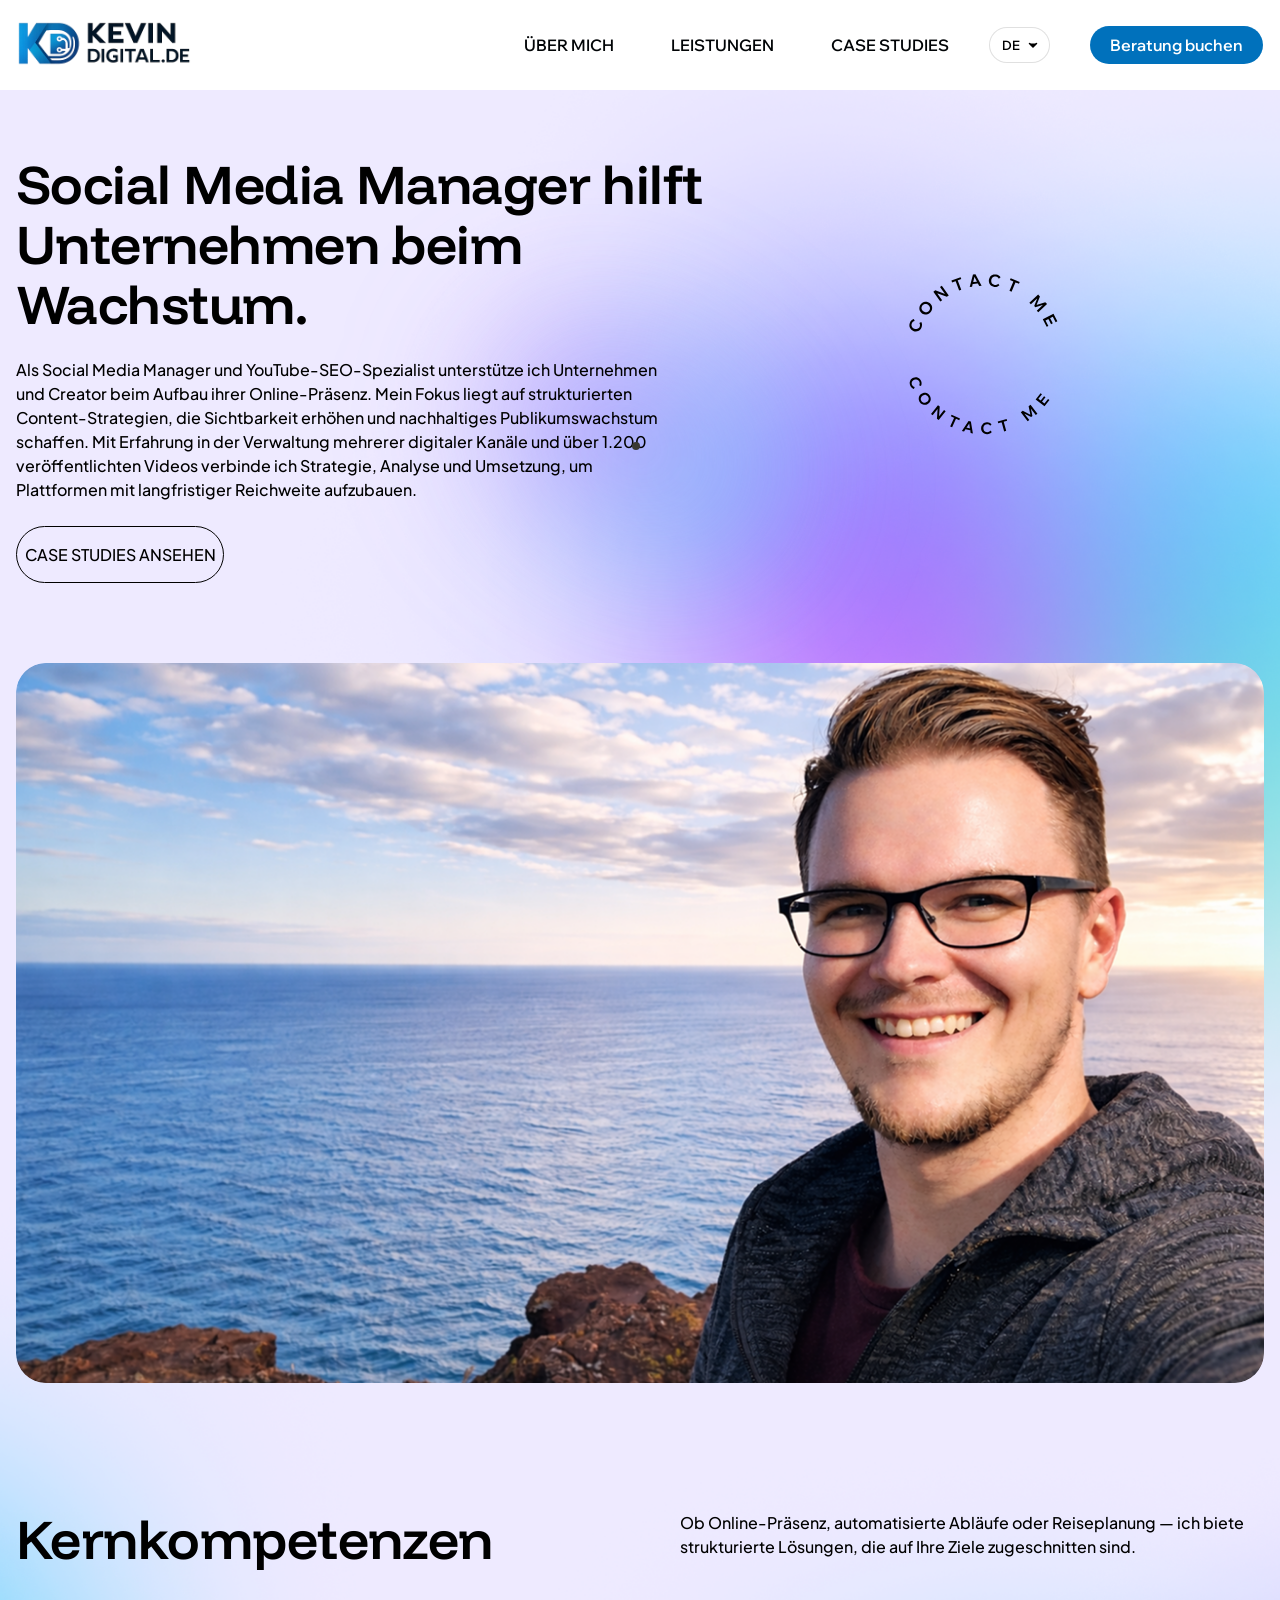
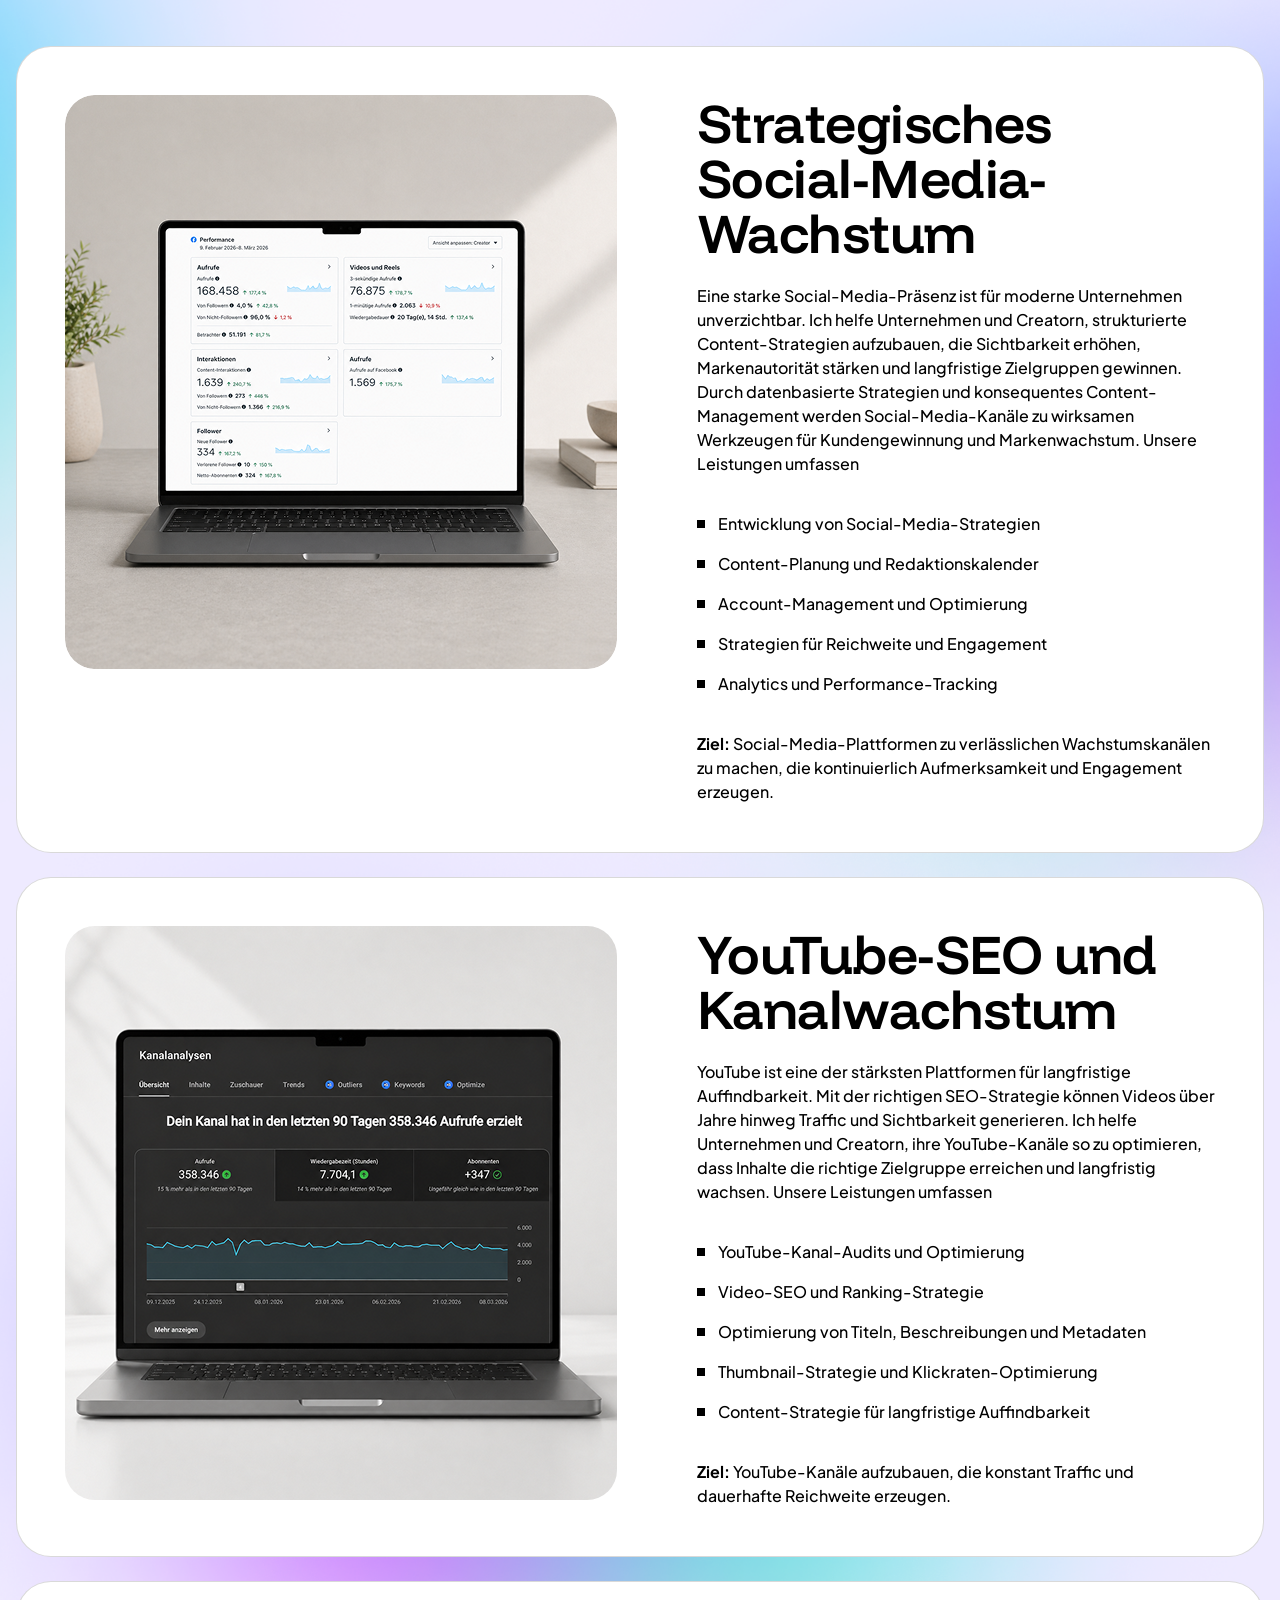
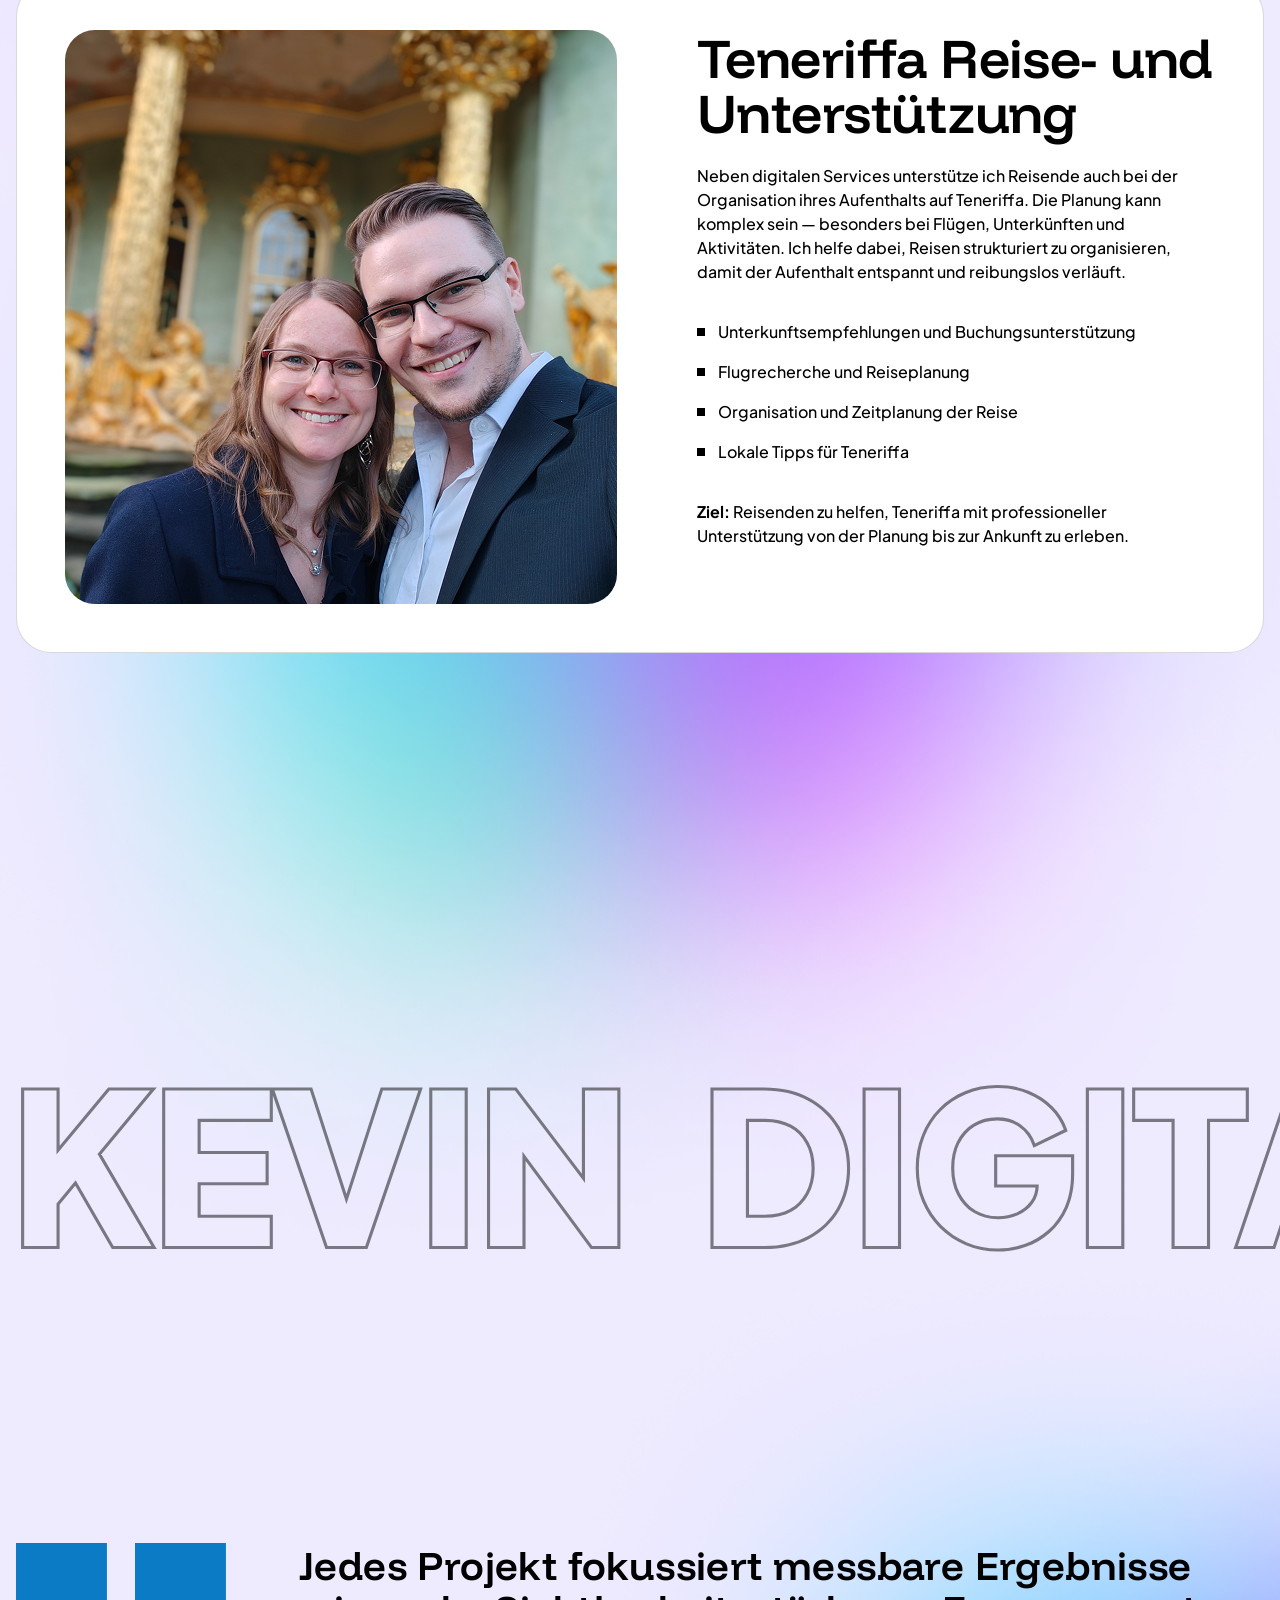
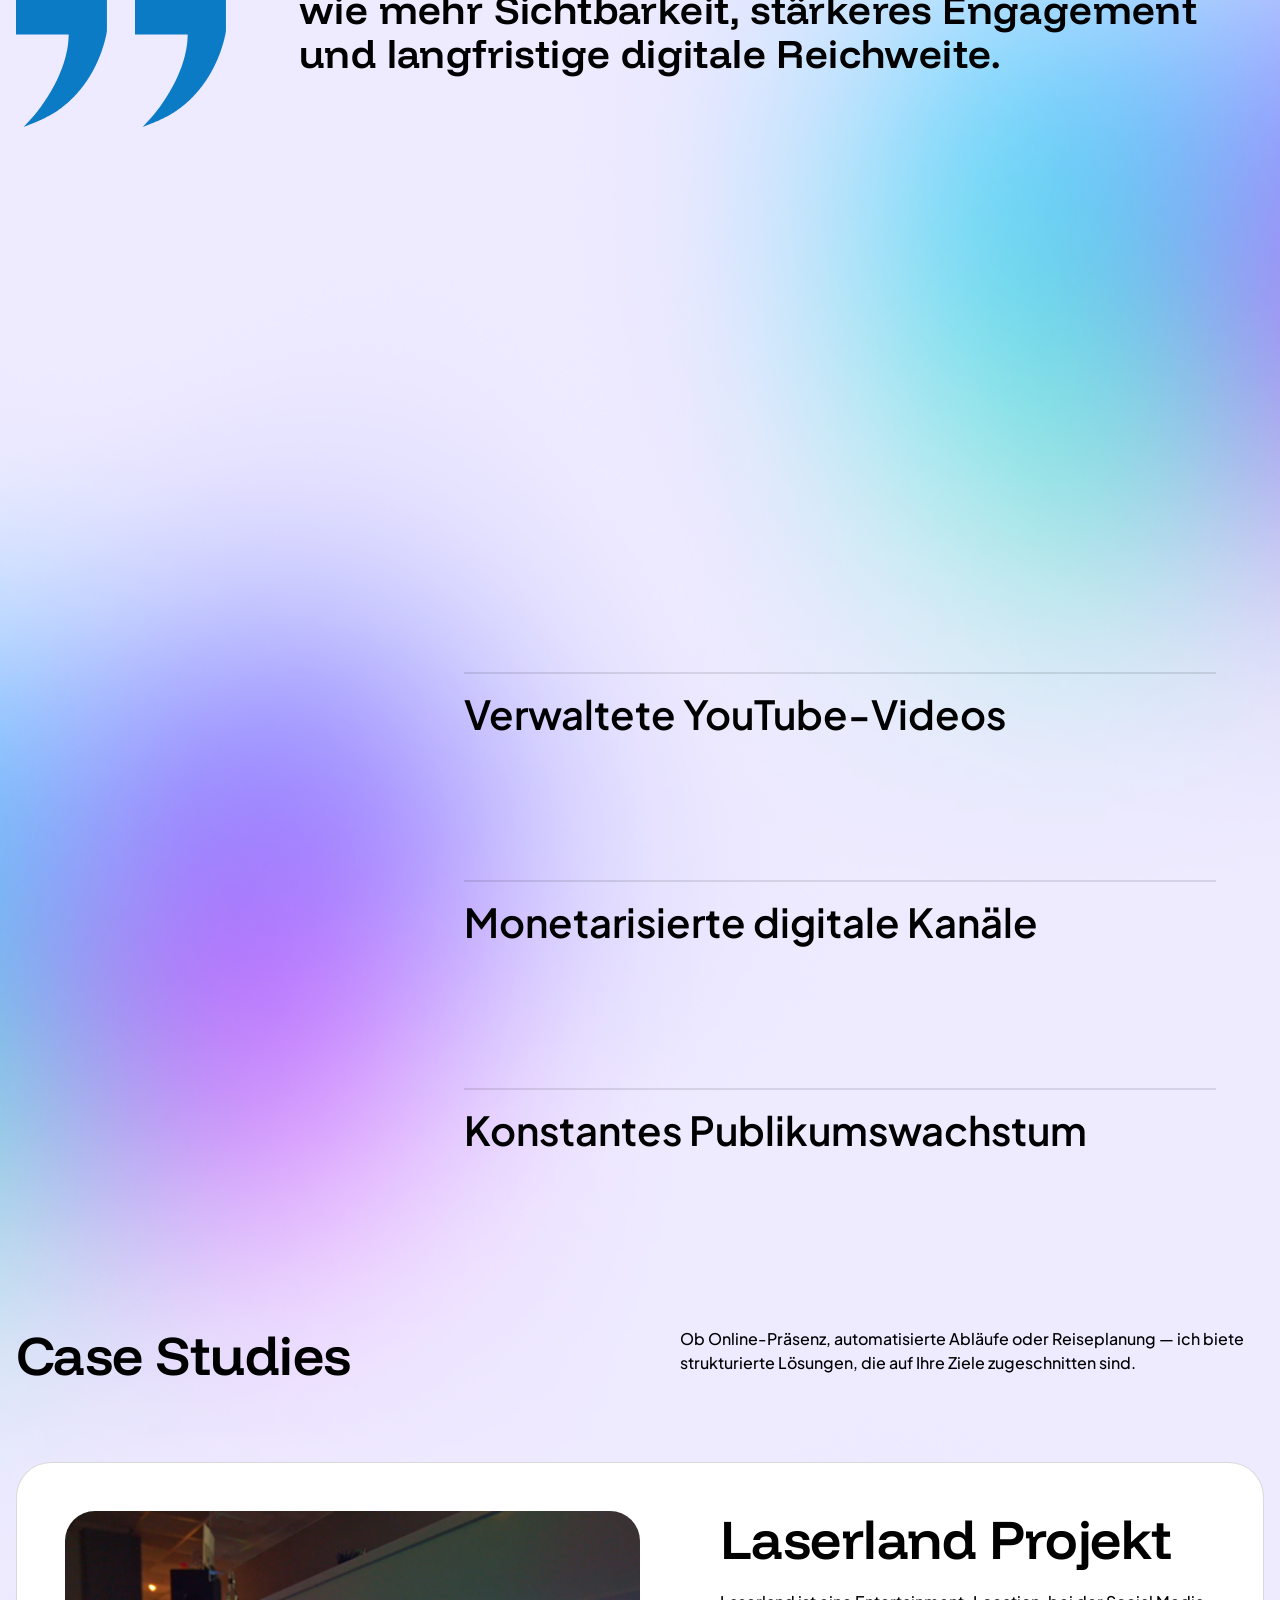
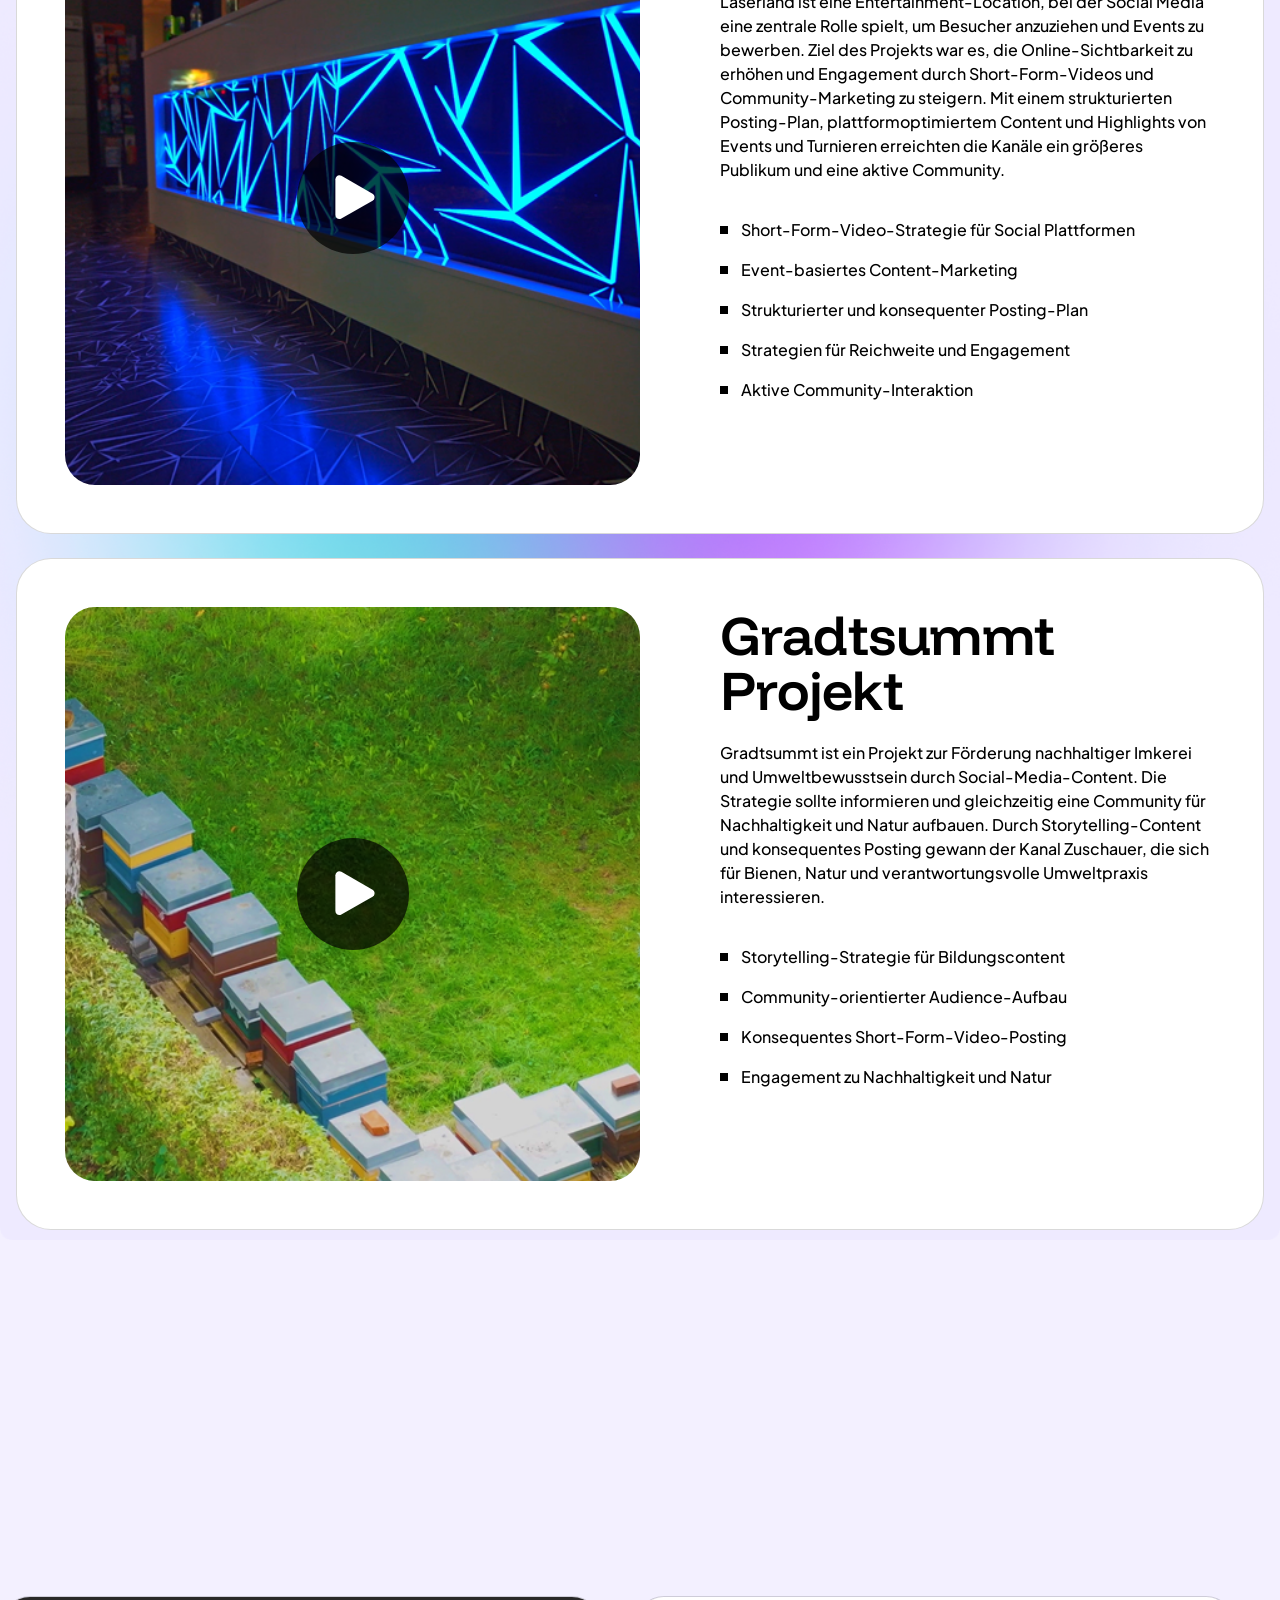
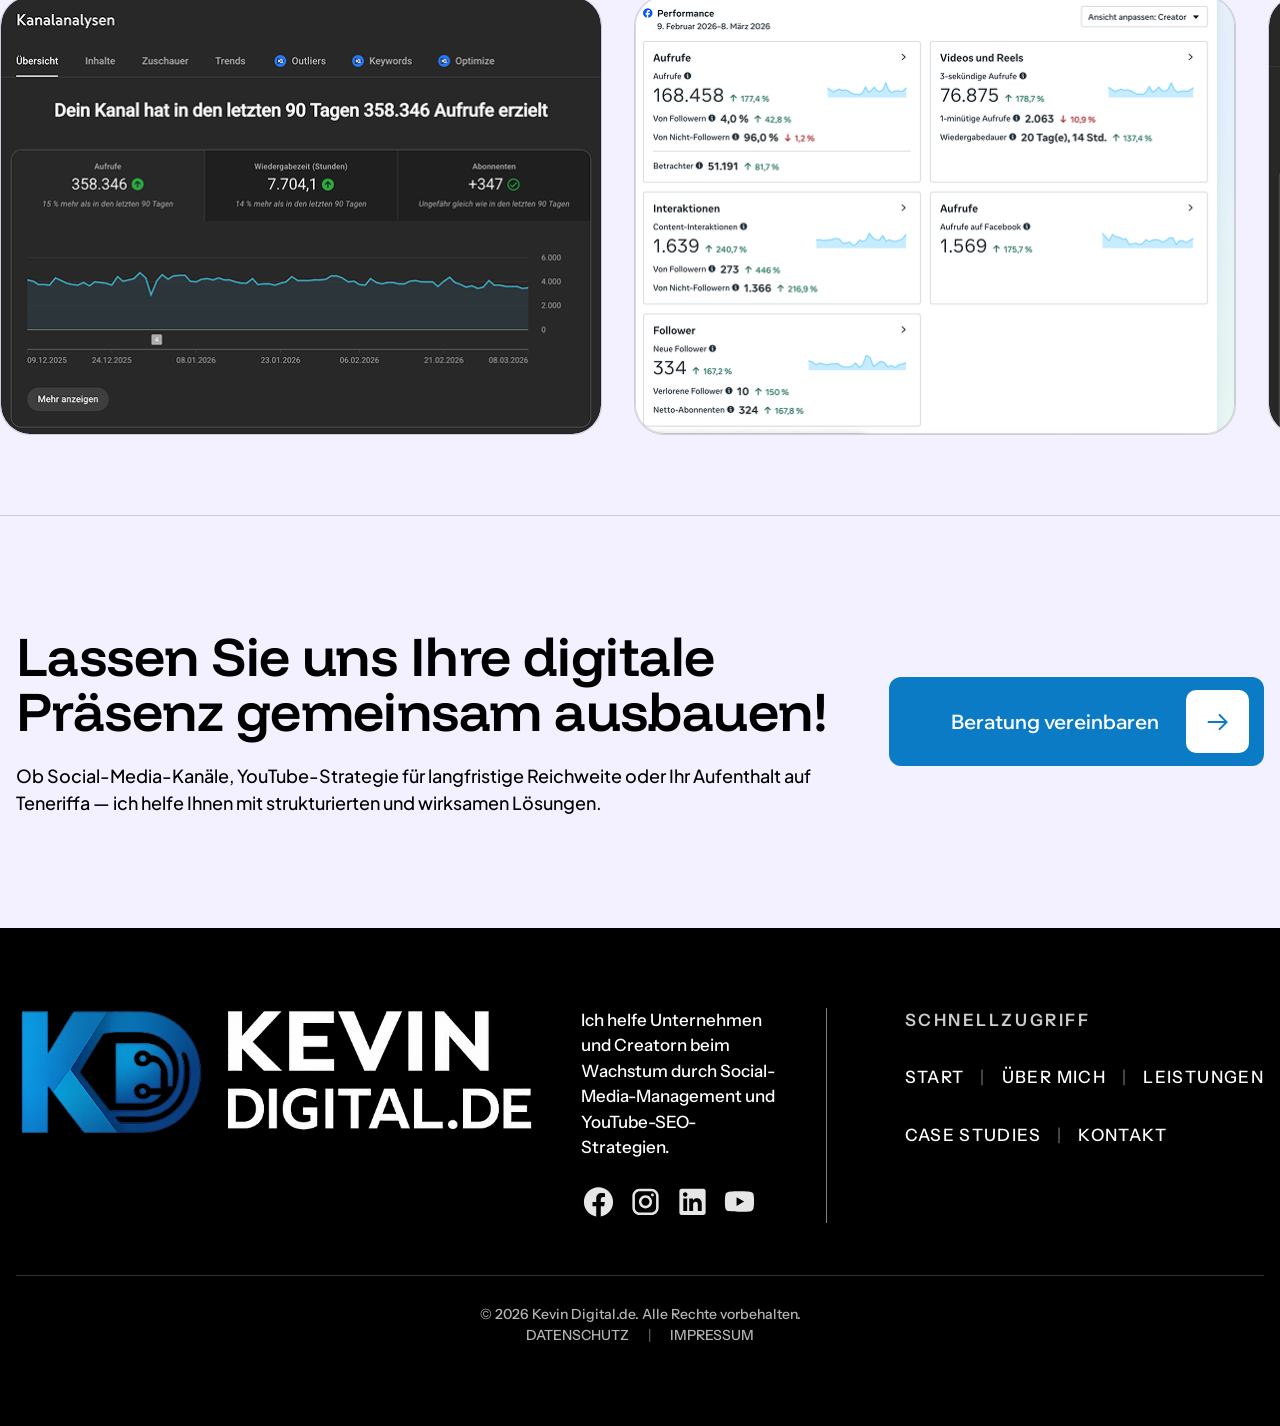
==== commit eb45766c: "a Co-authored-by: Cursor <cursoragent@cursor.com>" ====
--- a/index.html
+++ b/index.html
@@ -268,7 +268,7 @@
                 type="button"
                 class="card-row__media card-row__media--play cursor-hover"
                 data-video-open
-                data-video-id="1FeUNJCuHCbXMBTuGNdkEiXBDnWsTh9eC"
+                data-video-src="videos/laserland.mp4"
                 data-video-title="Laserland Project"
                 data-video-poster="assets/video%20cover%201.png"
                 aria-label="Laserland Video abspielen"
@@ -301,7 +301,7 @@
                 type="button"
                 class="card-row__media card-row__media--play cursor-hover"
                 data-video-open
-                data-video-id="1n9mOmSyxir3OXVjBTMqa1w4Cr8xj3TD2"
+                data-video-src="videos/gradtsummt.mp4"
                 data-video-title="Gradtsummt Project"
                 data-video-poster="assets/video%20cover%202.png"
                 aria-label="Gradtsummt Video abspielen"
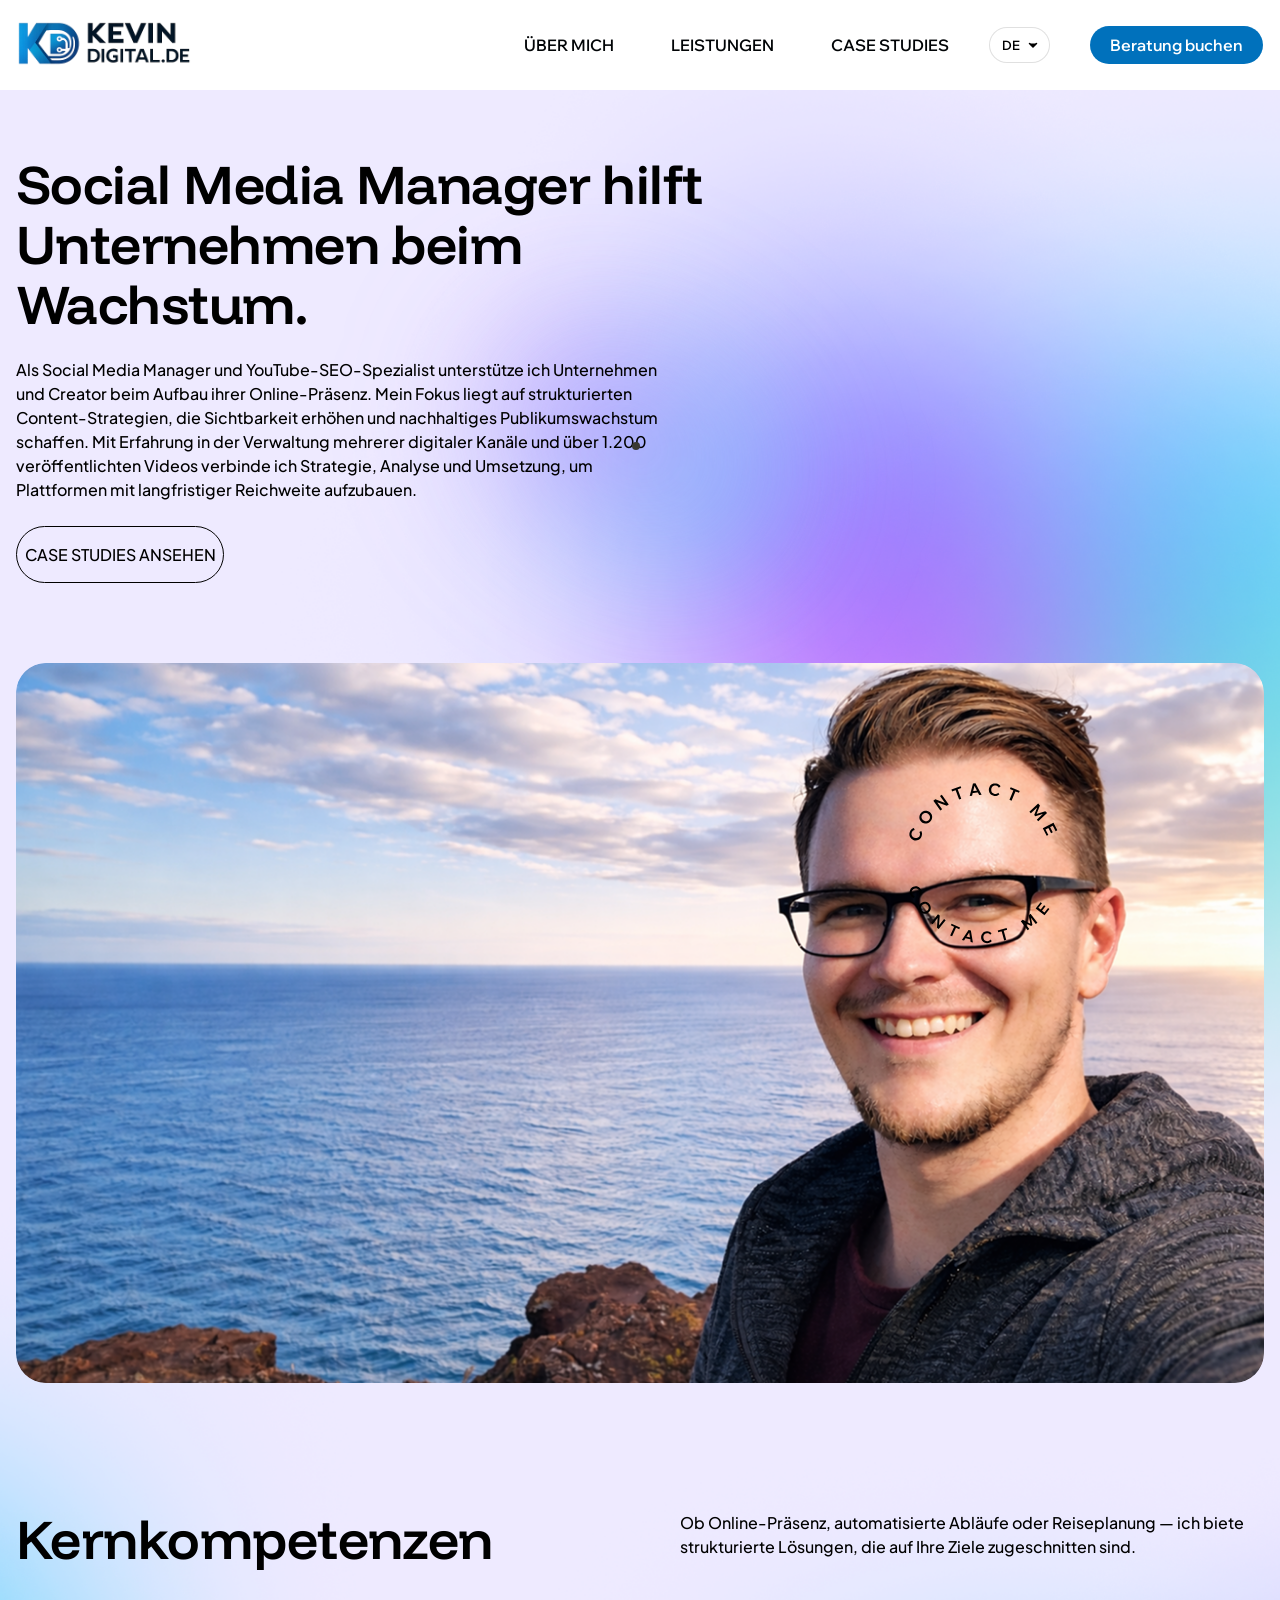
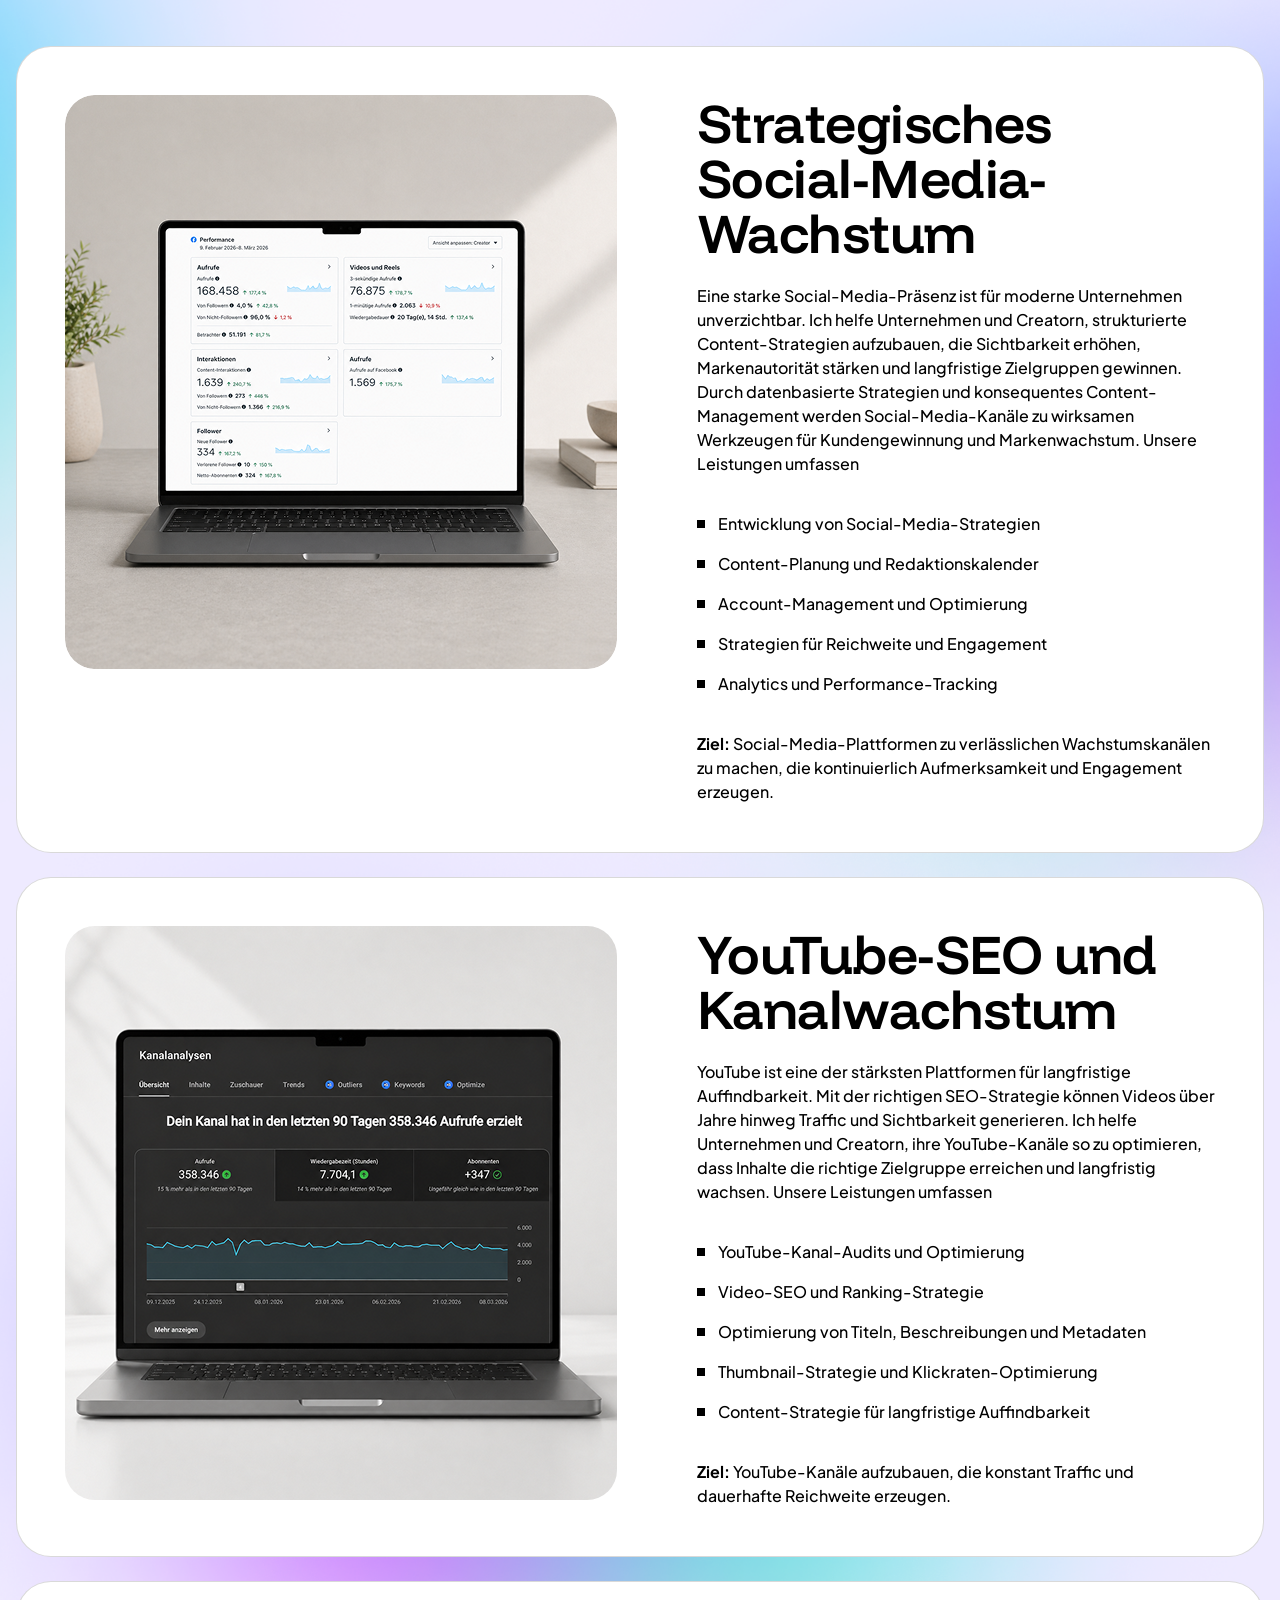
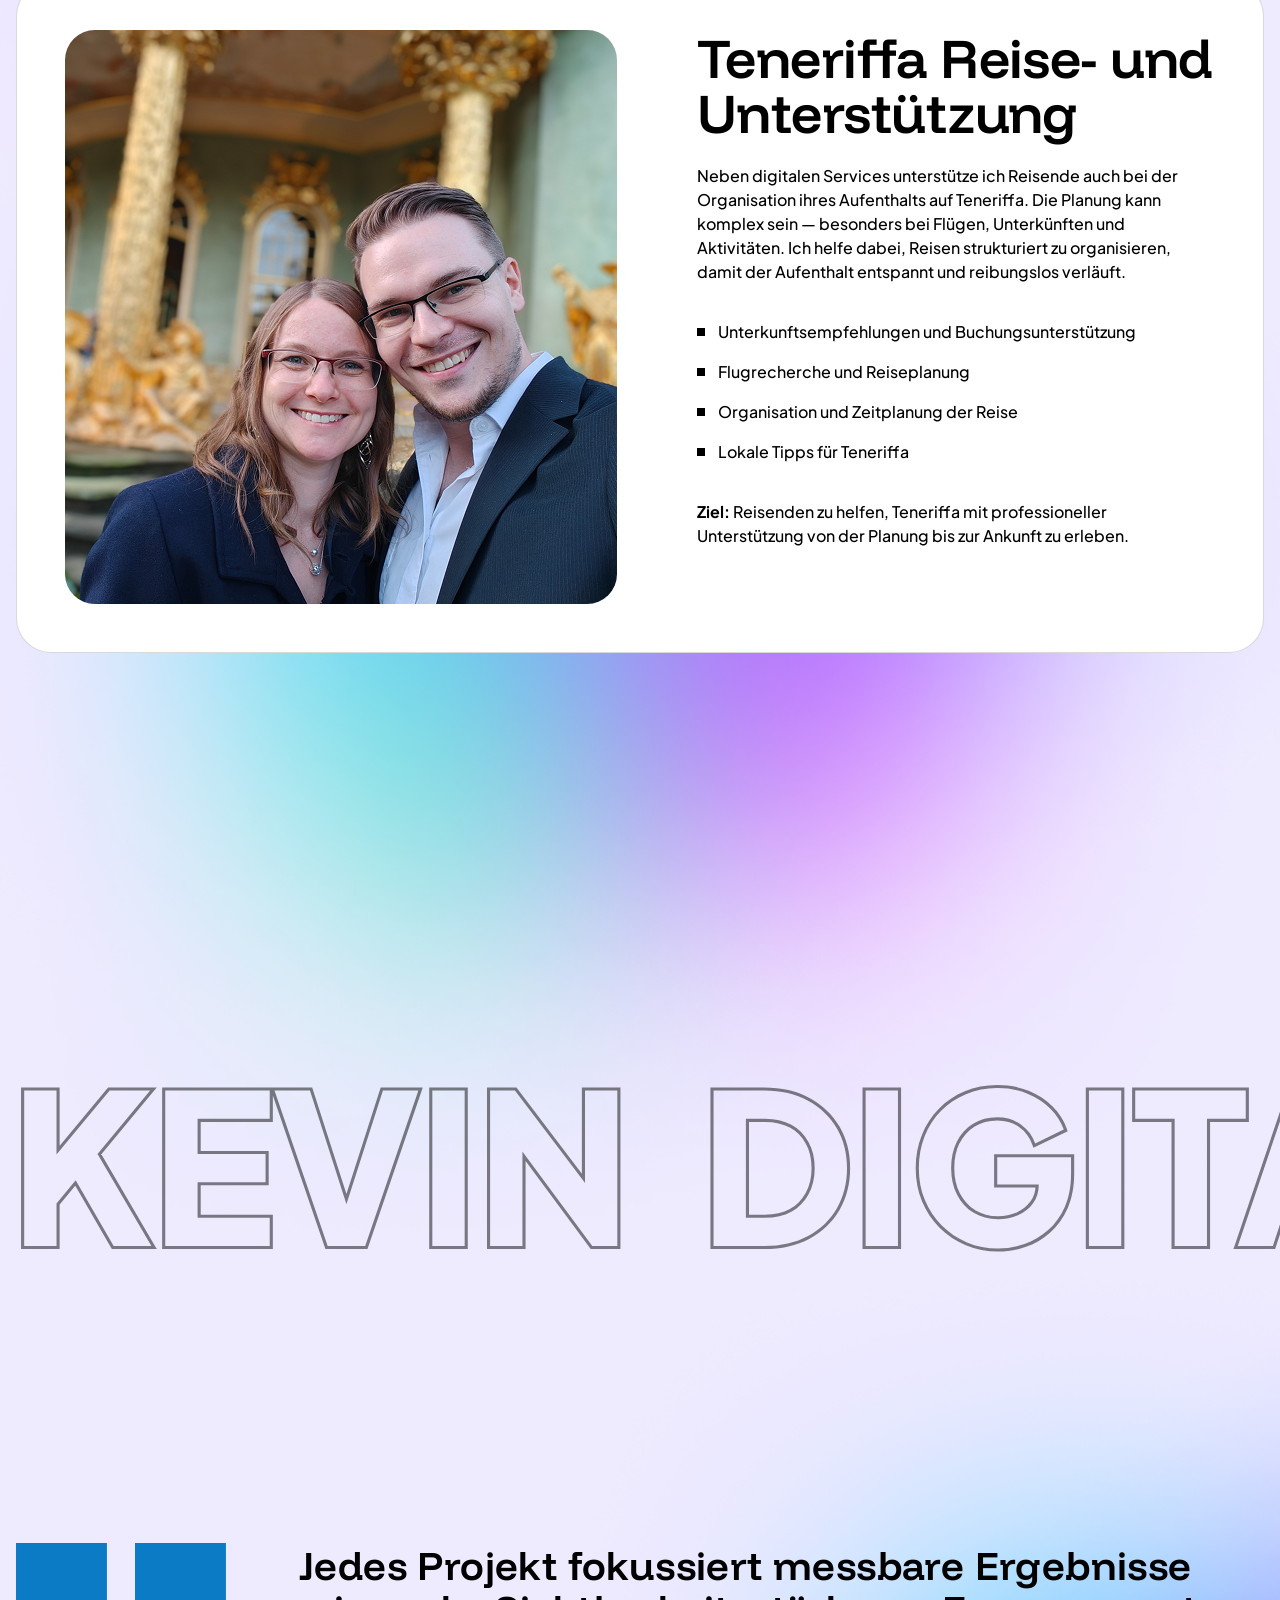
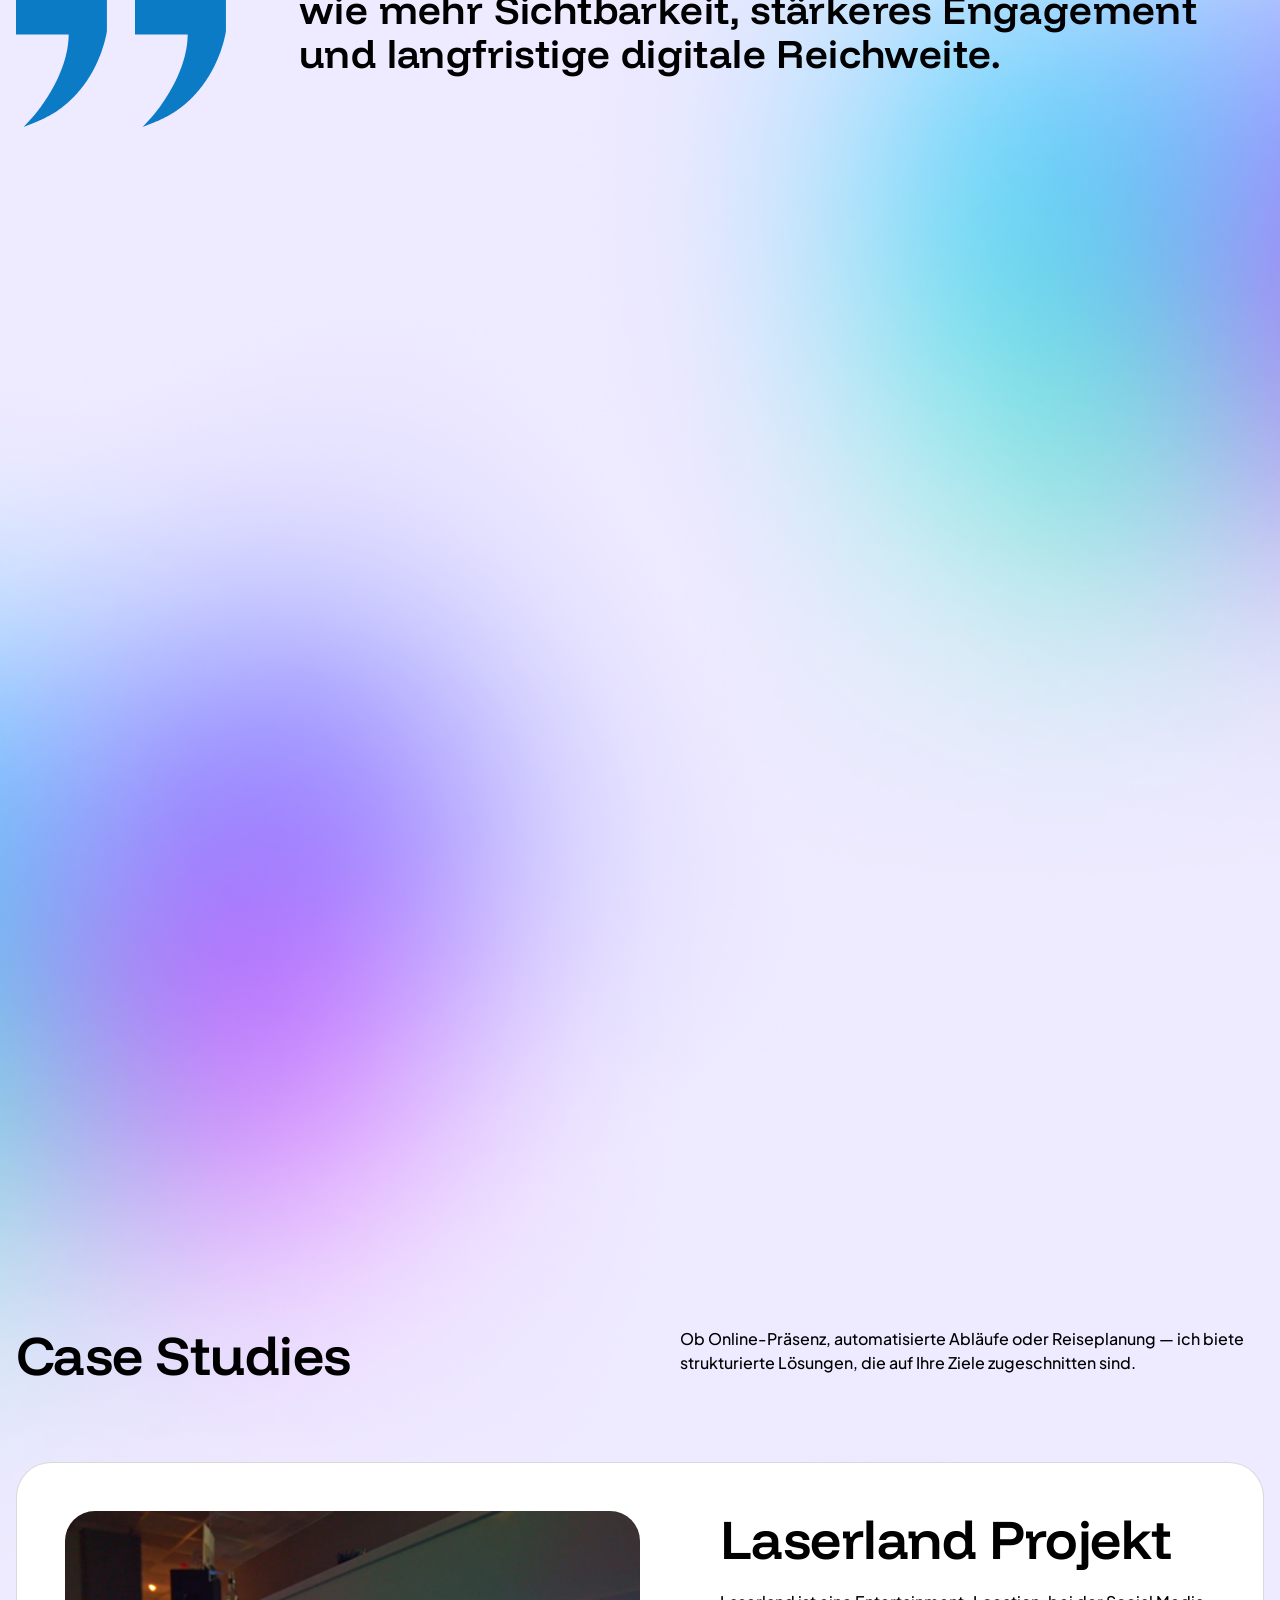
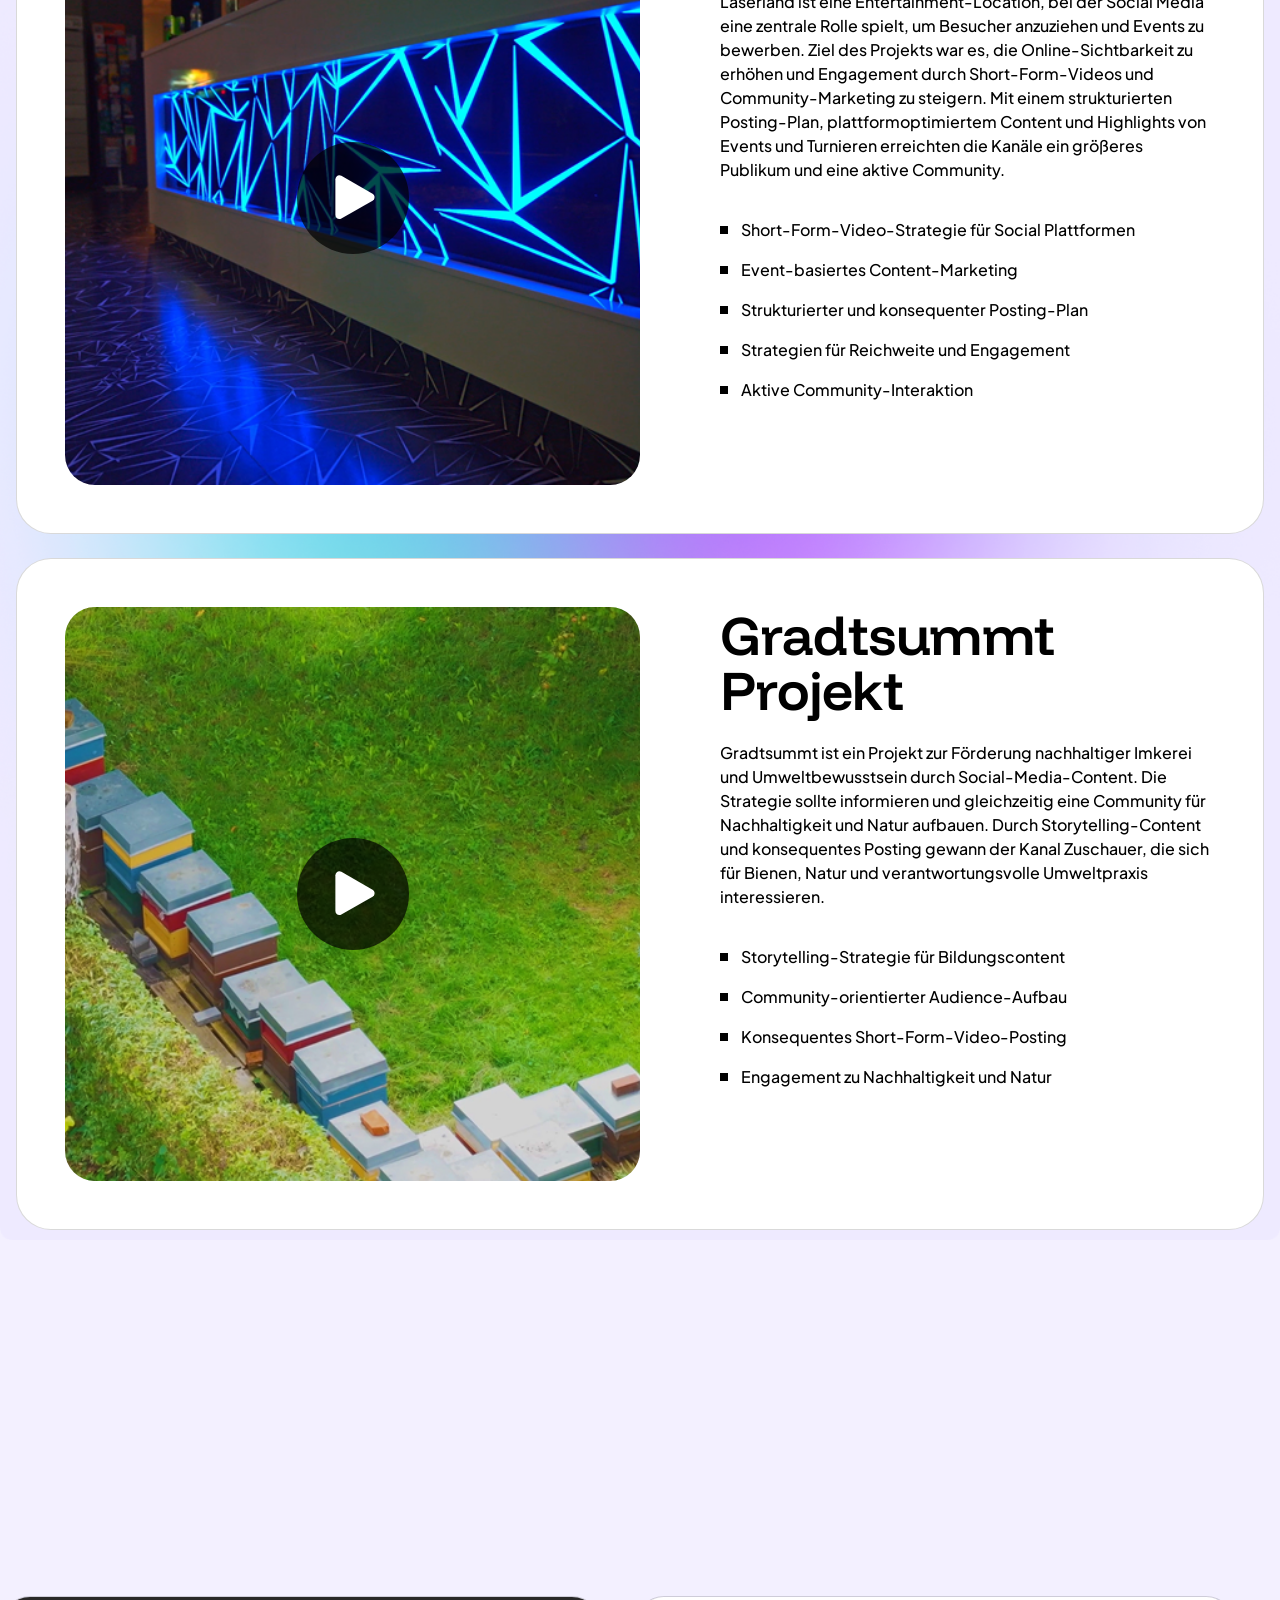
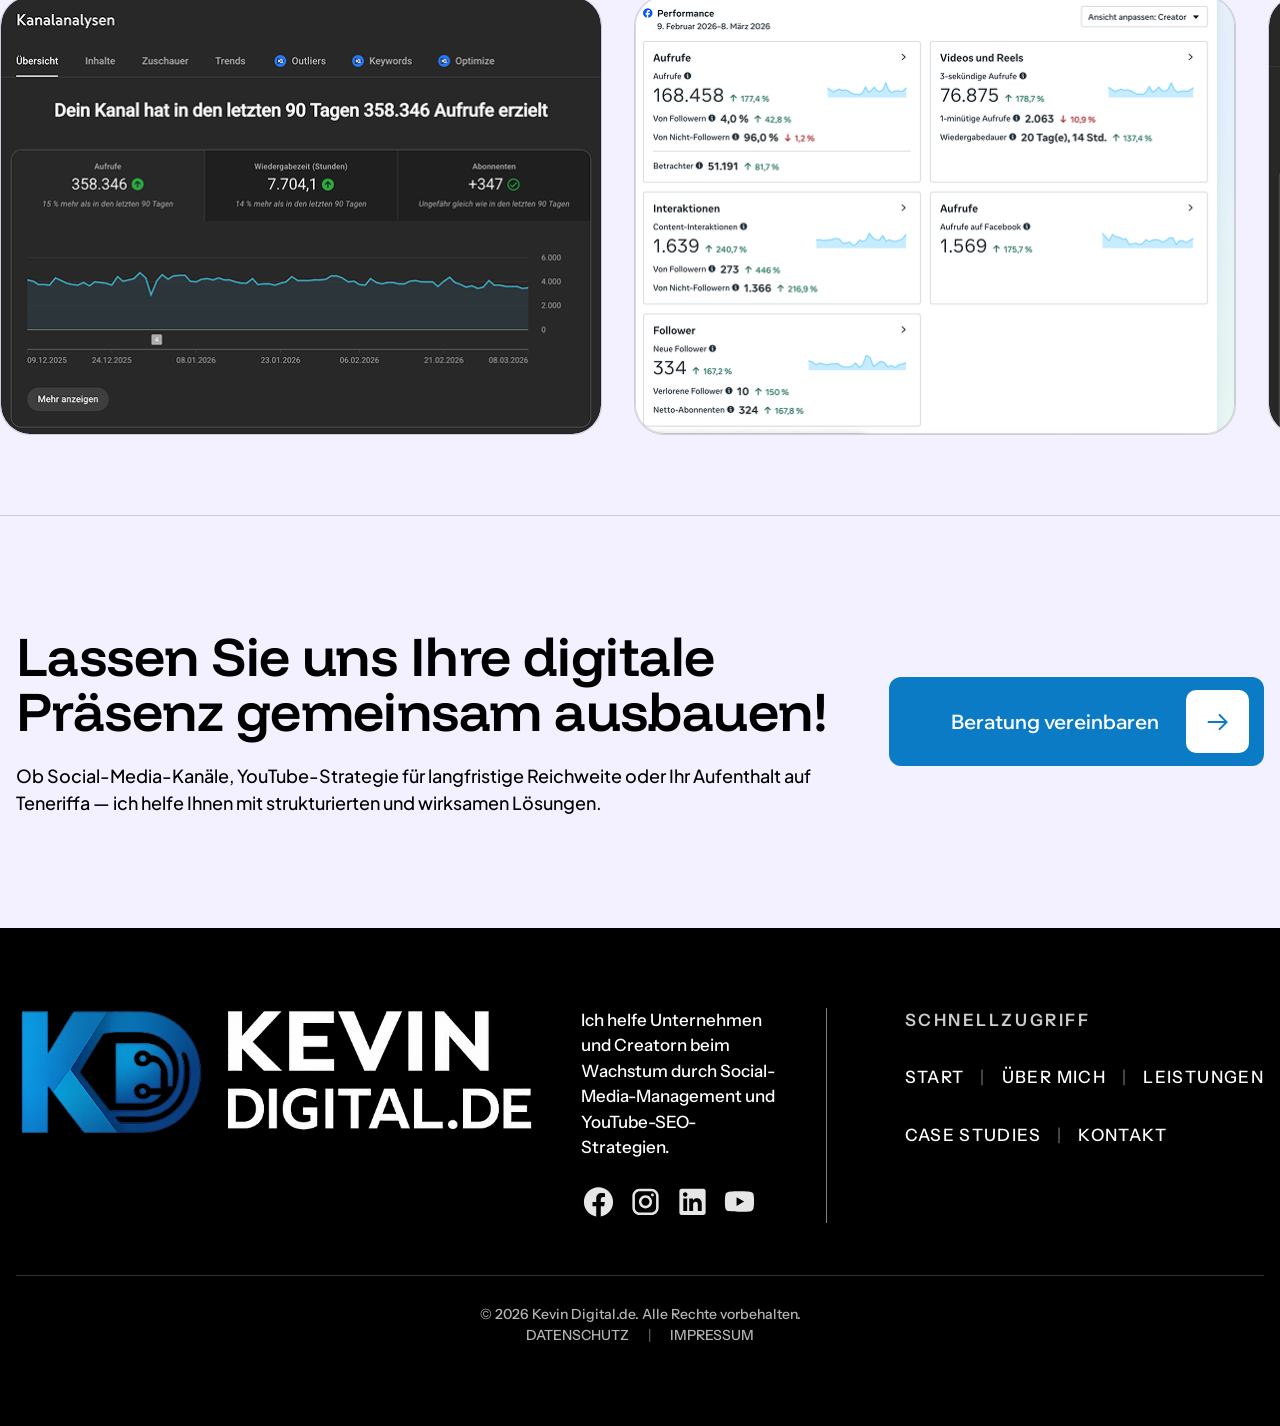
==== commit f8fb59f6: "a" ====
--- a/index.html
+++ b/index.html
@@ -103,16 +103,19 @@
             <div class="hero__body text-body">
               <p data-i18n="hero.body">Als Social Media Manager und YouTube-SEO-Spezialist unterstütze ich Unternehmen und Creator beim Aufbau ihrer Online-Präsenz. Mein Fokus liegt auf strukturierten Content-Strategien, die Sichtbarkeit erhöhen und nachhaltiges Publikumswachstum schaffen. Mit Erfahrung in der Verwaltung mehrerer digitaler Kanäle und über 1.200 veröffentlichten Videos verbinde ich Strategie, Analyse und Umsetzung, um Plattformen mit langfristiger Reichweite aufzubauen.</p>
             </div>
-            <a href="#cases" class="cursor-hover btn-hero-outline" data-i18n="hero.cta">CASE STUDIES ANSEHEN</a>
-          </div>
+            <div class="hero__actions">
+              <a href="#cases" class="cursor-hover btn-hero-outline" data-i18n="hero.cta">CASE STUDIES ANSEHEN</a>
+              <a href="#contact" class="cursor-hover btn-hero-contact hero__contact-book" data-contact-open data-i18n="nav.book">Beratung buchen</a>
+            </div>
+          </div>
+        </div>
+        <div class="hero__image-wrap">
+          <img src="assets/hero-cover.png" alt="Kevin Porträt" data-i18n-alt="hero.portrait" />
           <div class="hero__contact">
             <a href="tel:+4915233933529" class="cursor-hover contact-badge" aria-label="Anrufen: +49 1523 3933 529" data-i18n-aria="hero.contactPhone">
               <img src="assets/hero-contactme-circle.svg" alt="" />
             </a>
           </div>
-        </div>
-        <div class="hero__image-wrap">
-          <img src="assets/hero-cover.png" alt="Kevin Porträt" data-i18n-alt="hero.portrait" />
         </div>
       </div>
     </section>
@@ -495,7 +498,6 @@
         >
           <img src="assets/play.svg" alt="" />
         </button>
-        <p class="video-modal__loading" id="video-modal-loading" hidden>Video wird geladen…</p>
       </div>
     </div>
   </div>
--- a/css/styles.css
+++ b/css/styles.css
@@ -454,6 +454,18 @@
   margin-top: 0;
 }
 
+.hero__actions {
+  display: flex;
+  flex-direction: column;
+  align-items: stretch;
+  gap: 1rem;
+  width: 100%;
+}
+
+.hero__contact-book {
+  display: none;
+}
+
 .hero__contact {
   display: none;
   position: absolute;
@@ -468,6 +480,14 @@
 }
 
 @media (min-width: 768px) {
+  .hero-section .page-container {
+    position: relative;
+  }
+
+  .hero__image-wrap {
+    position: static;
+  }
+
   .hero__contact {
     display: block;
   }
@@ -480,6 +500,7 @@
 }
 
 .hero__image-wrap {
+  position: relative;
   margin-top: 5rem;
   overflow: hidden;
   border-radius: 30px;
@@ -728,30 +749,6 @@
 
 .video-modal__play-hit[hidden] {
   display: none;
-}
-
-.video-modal__loading {
-  position: absolute;
-  left: 50%;
-  bottom: 1rem;
-  z-index: 4;
-  margin: 0;
-  padding: 0.4rem 0.75rem;
-  border-radius: 999px;
-  transform: translateX(-50%);
-  background: rgba(0, 0, 0, 0.72);
-  color: var(--figma-white);
-  font-family: var(--font-display);
-  font-size: 0.8125rem;
-  pointer-events: none;
-}
-
-.video-modal__loading[hidden] {
-  display: none;
-}
-
-.video-modal__player.is-loading .video-modal__video {
-  opacity: 0.35;
 }
 
 .video-modal__video[hidden],
--- a/css/responsive.css
+++ b/css/responsive.css
@@ -94,6 +94,45 @@
 
 .site-nav__link--cta {
   display: none;
+}
+
+/* —— Mobile hero contact (<768px) —— */
+@media (max-width: 767px) {
+  .hero__contact {
+    display: flex;
+    justify-content: center;
+    align-items: center;
+    position: absolute;
+    left: 0.65rem;
+    top: 0.65rem;
+    right: auto;
+    bottom: auto;
+    margin: 0;
+    pointer-events: auto;
+  }
+
+  .hero__contact .contact-badge {
+    width: clamp(5.25rem, 26vw, 6.75rem);
+    height: clamp(5.25rem, 26vw, 6.75rem);
+  }
+
+  .hero__contact-book {
+    display: inline-flex;
+    align-items: center;
+    justify-content: center;
+    width: 100%;
+    min-height: 3rem;
+    padding: 0.85rem 1.25rem;
+    border: none;
+    border-radius: var(--radius-btn-pill);
+    background: var(--figma-blue-nav);
+    font-family: var(--font-ui);
+    font-weight: 600;
+    font-size: var(--text-body-size);
+    line-height: var(--text-body-lh);
+    color: var(--figma-white);
+    text-decoration: none;
+  }
 }
 
 /* —— Mobile (<640px) —— */
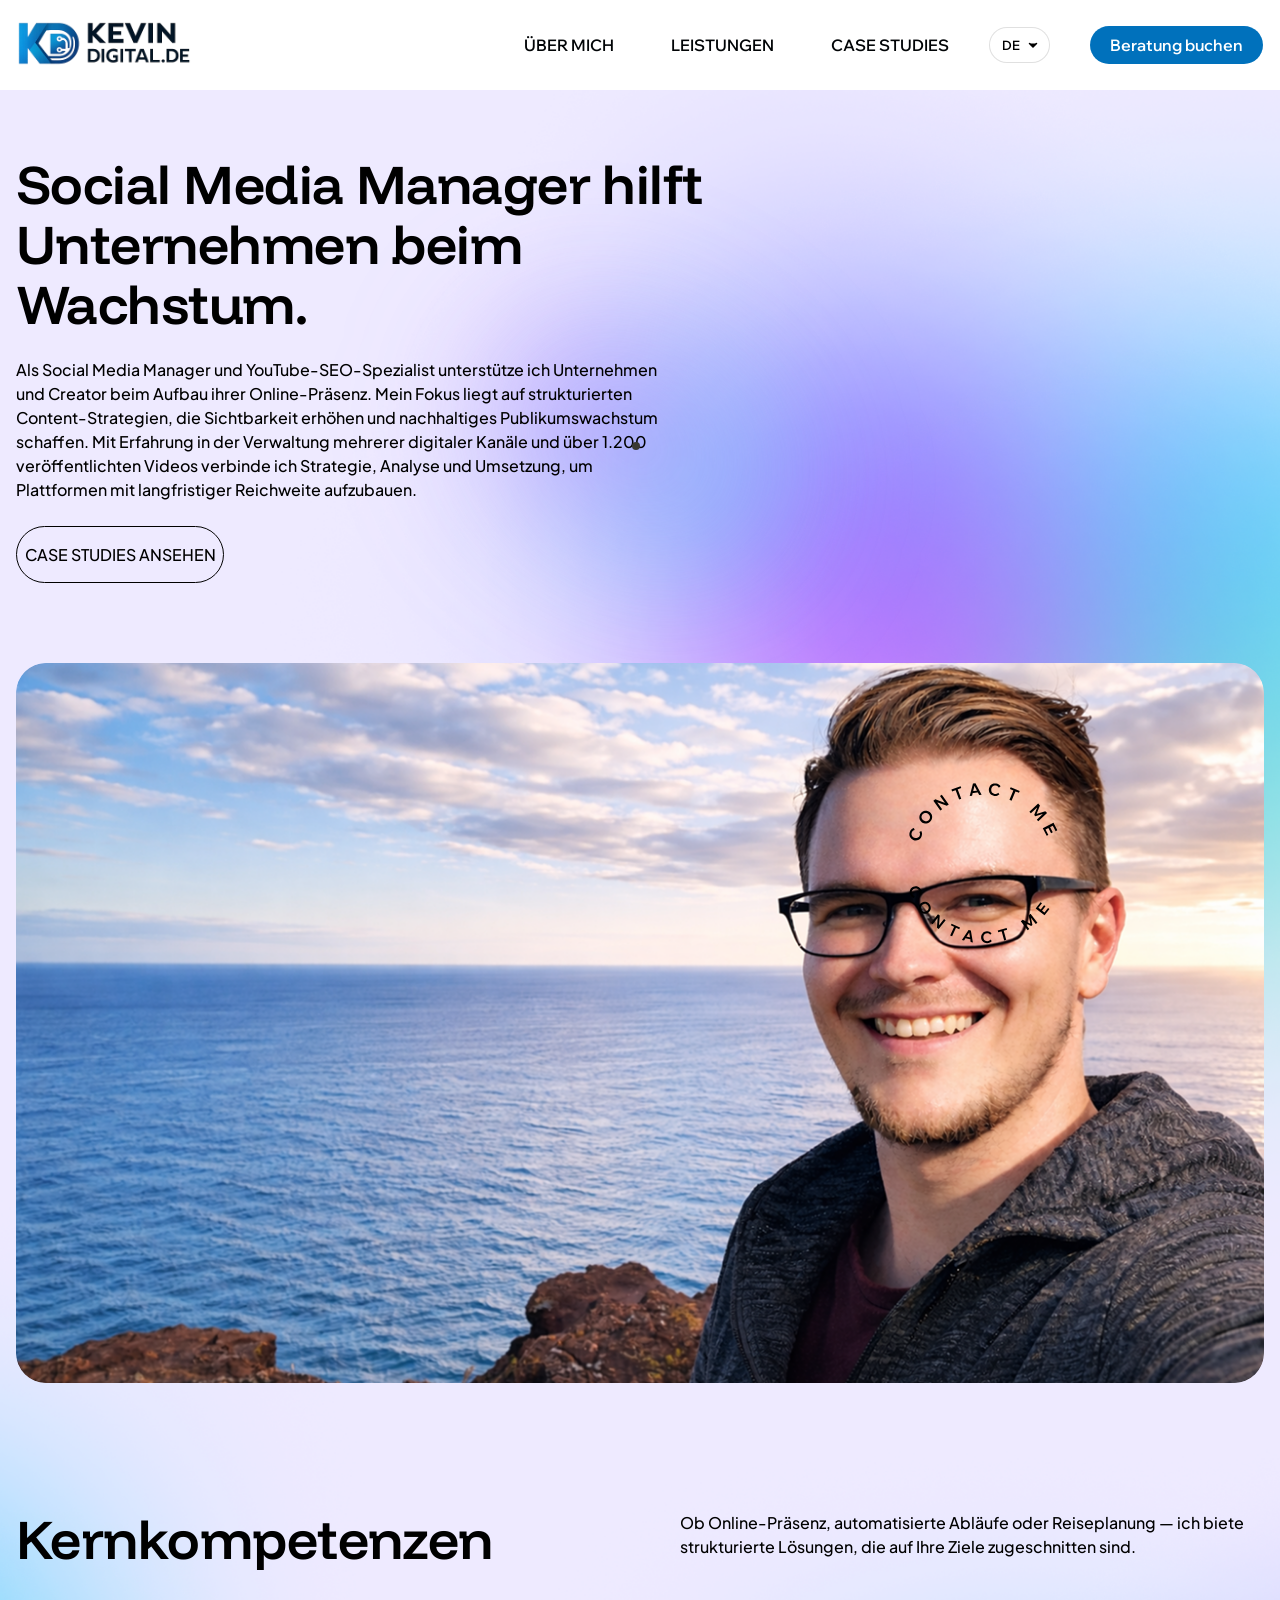
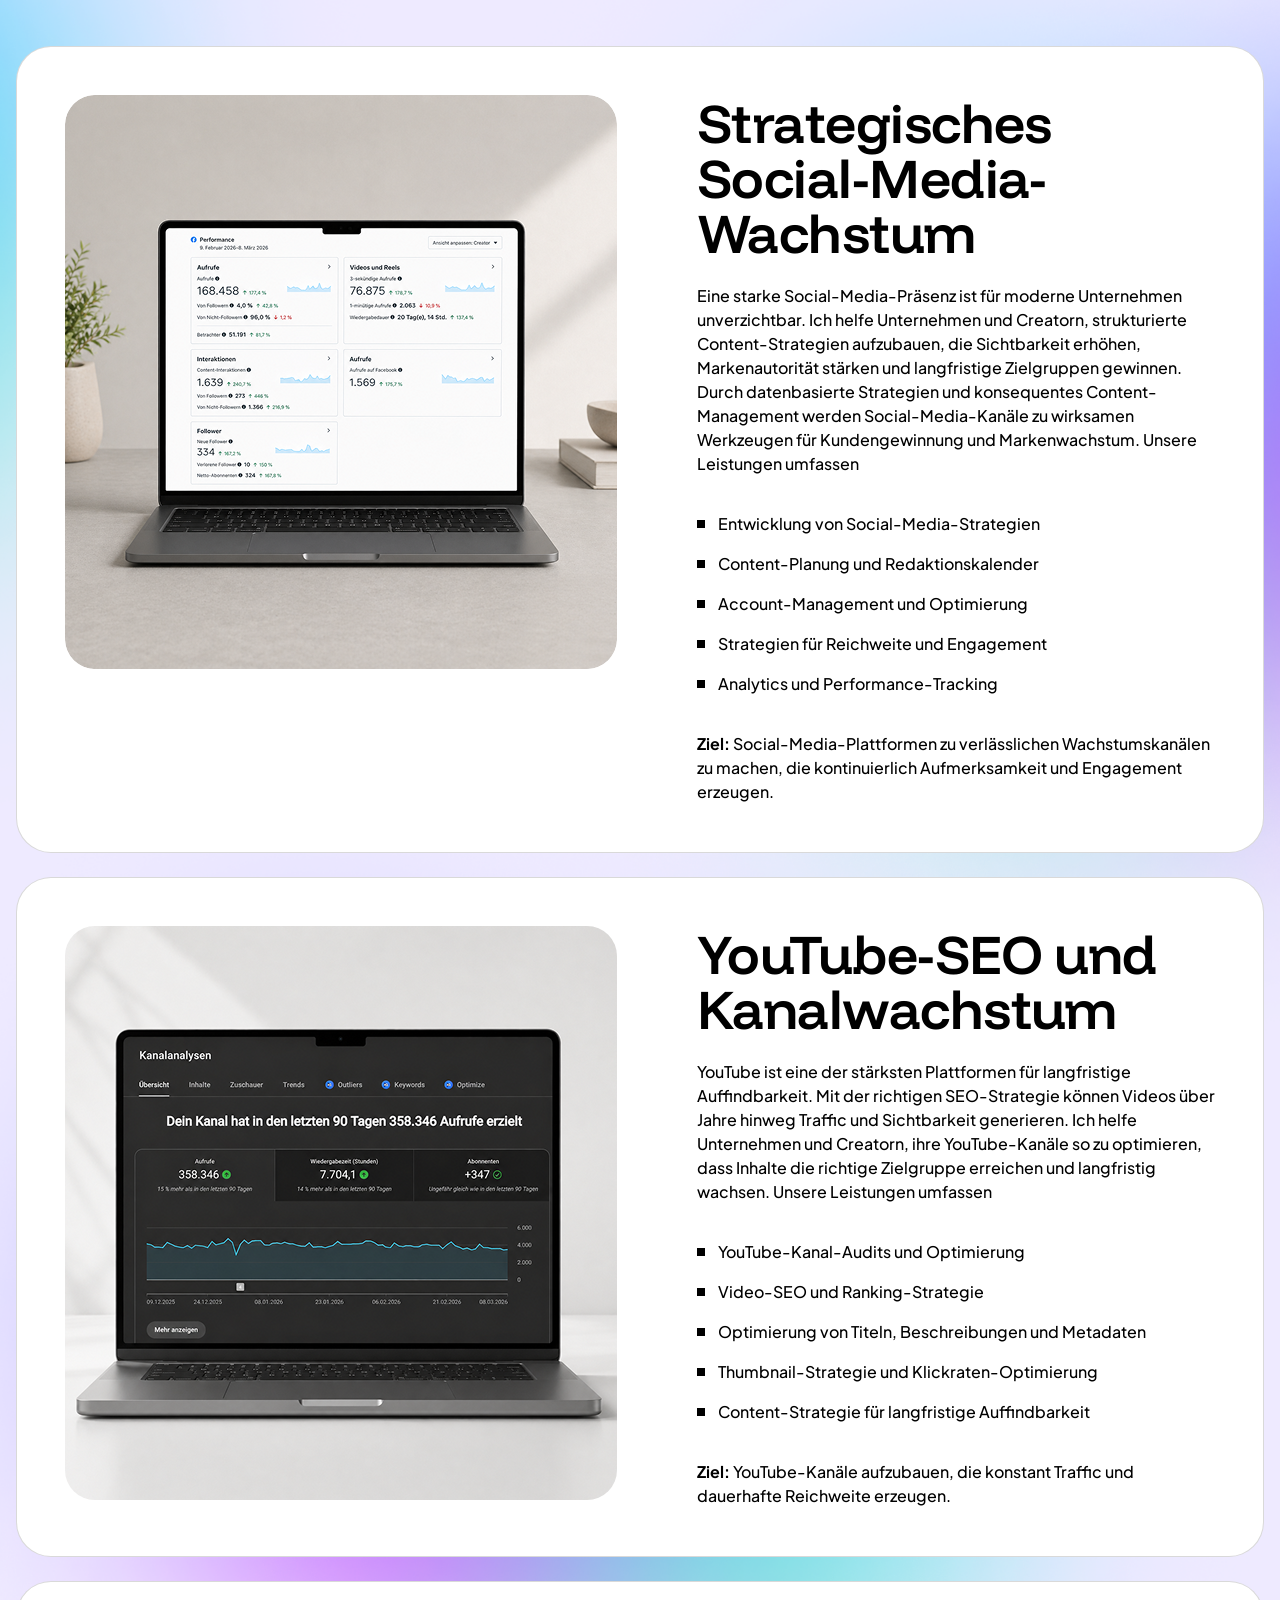
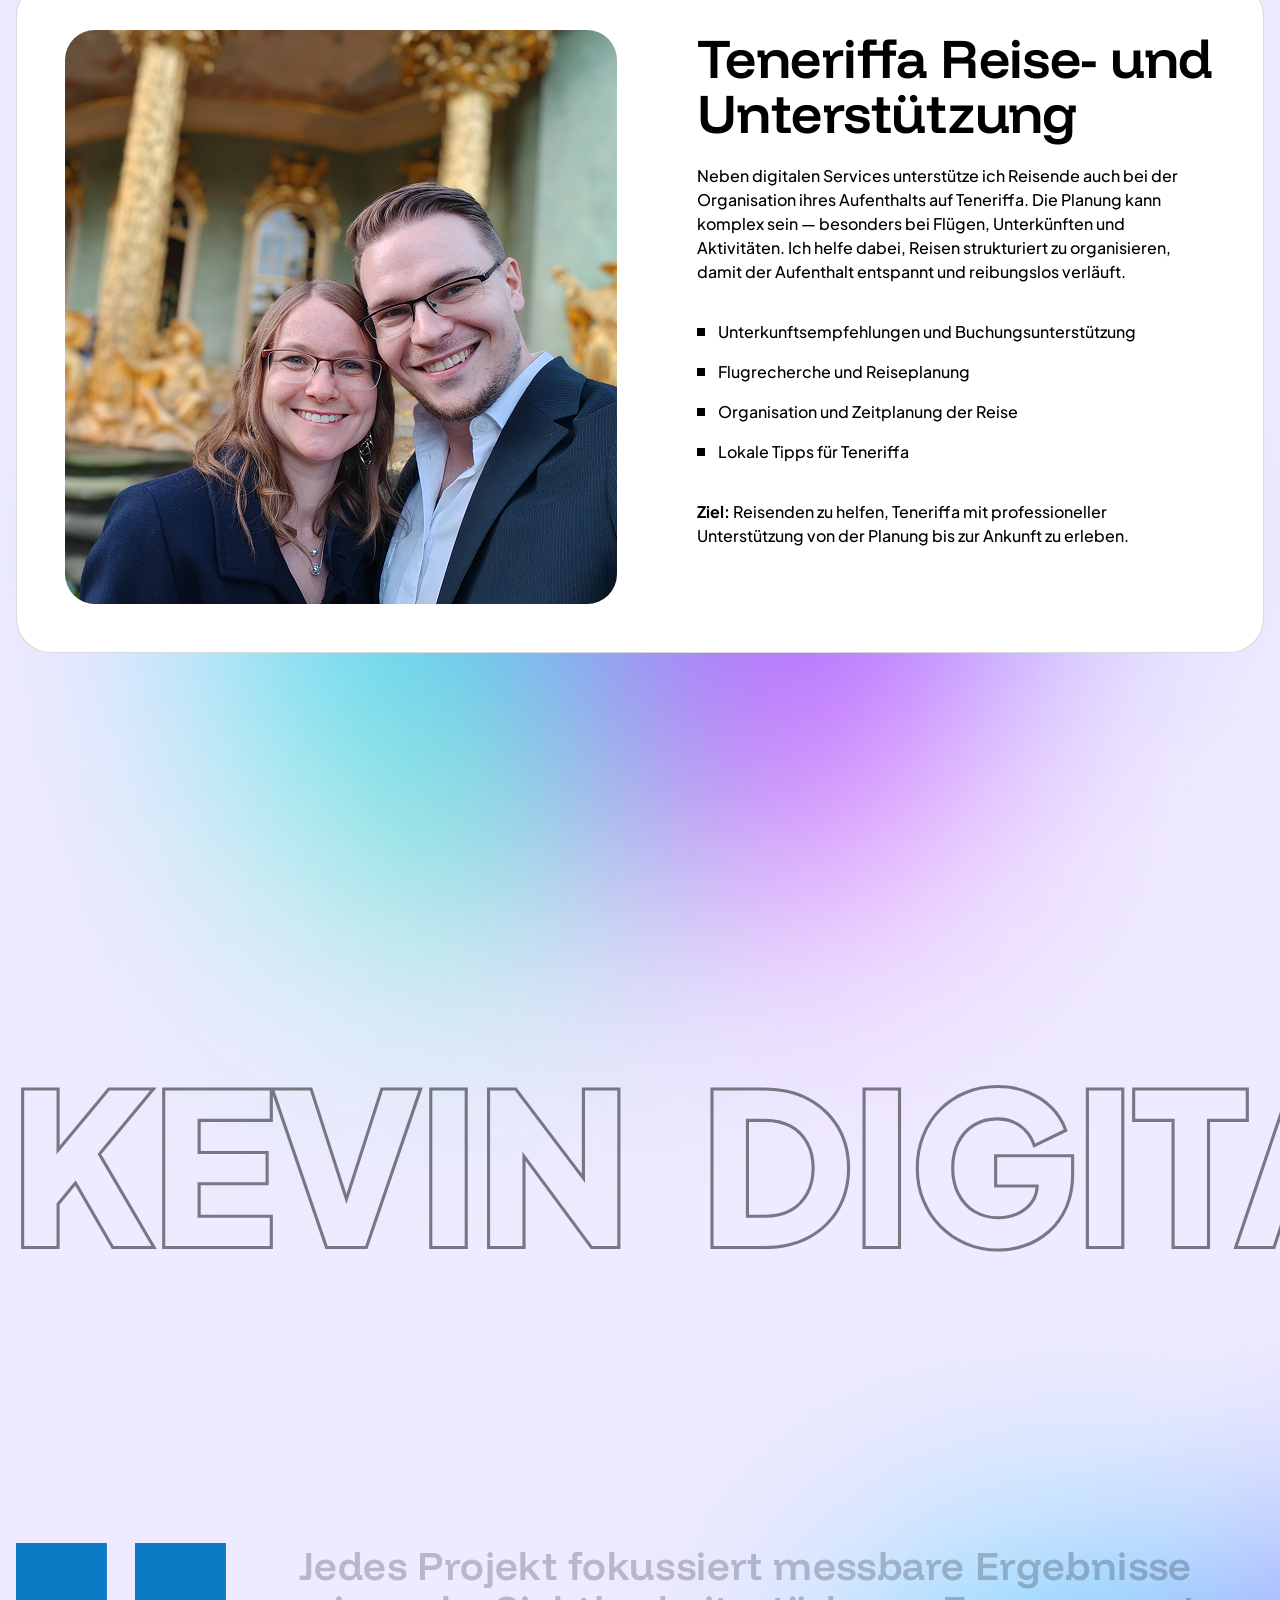
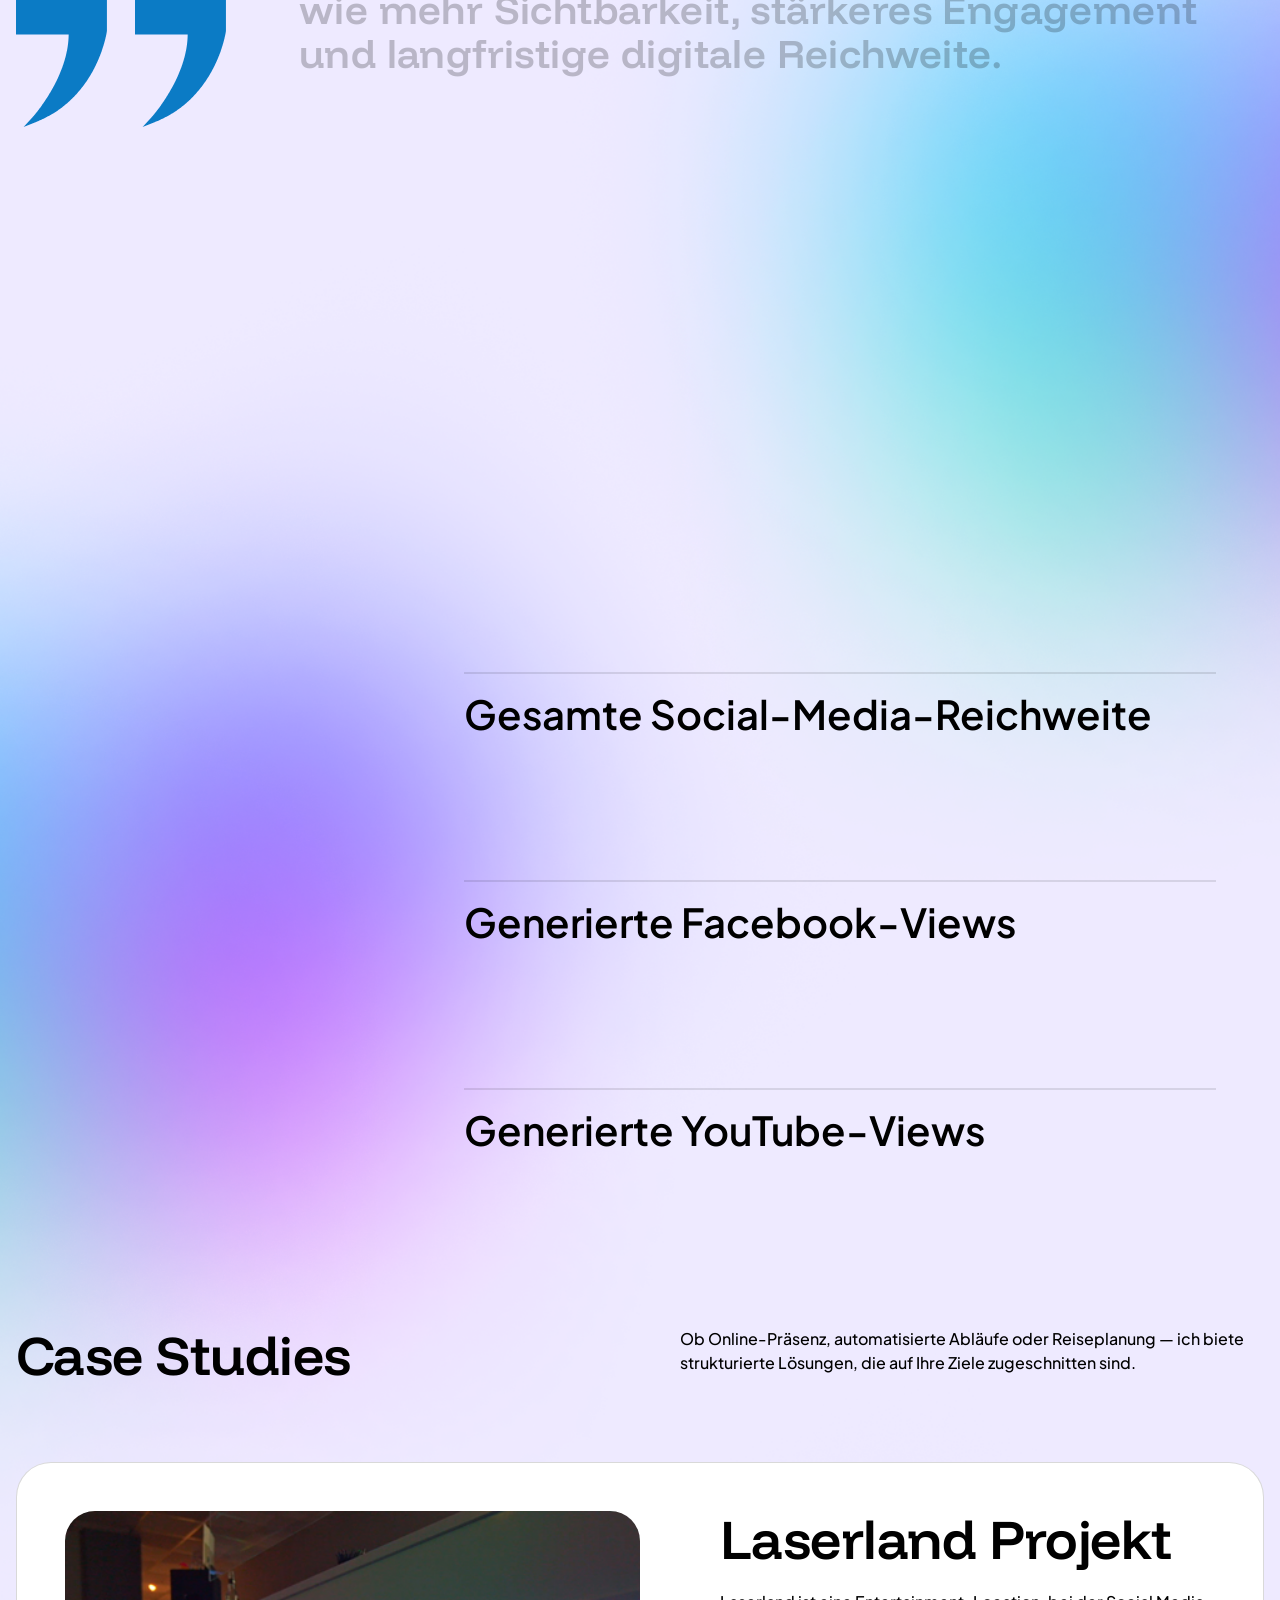
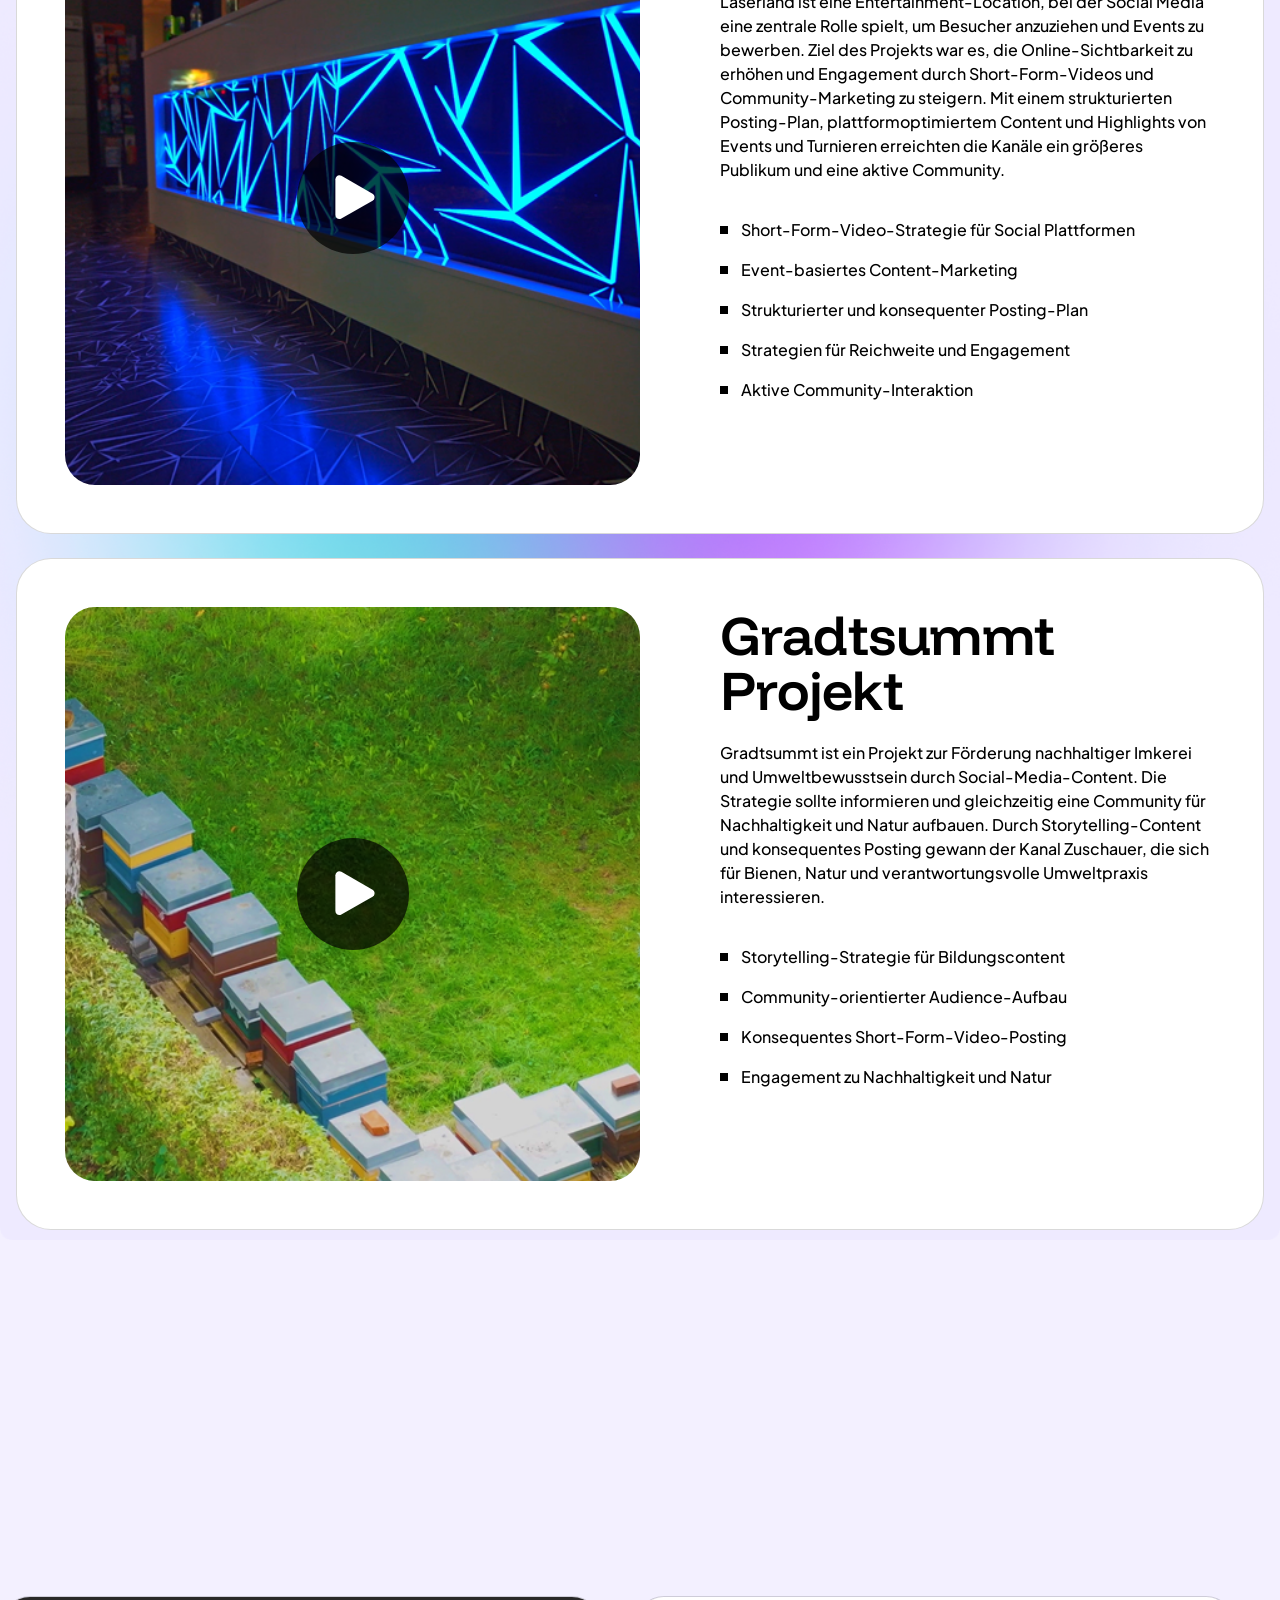
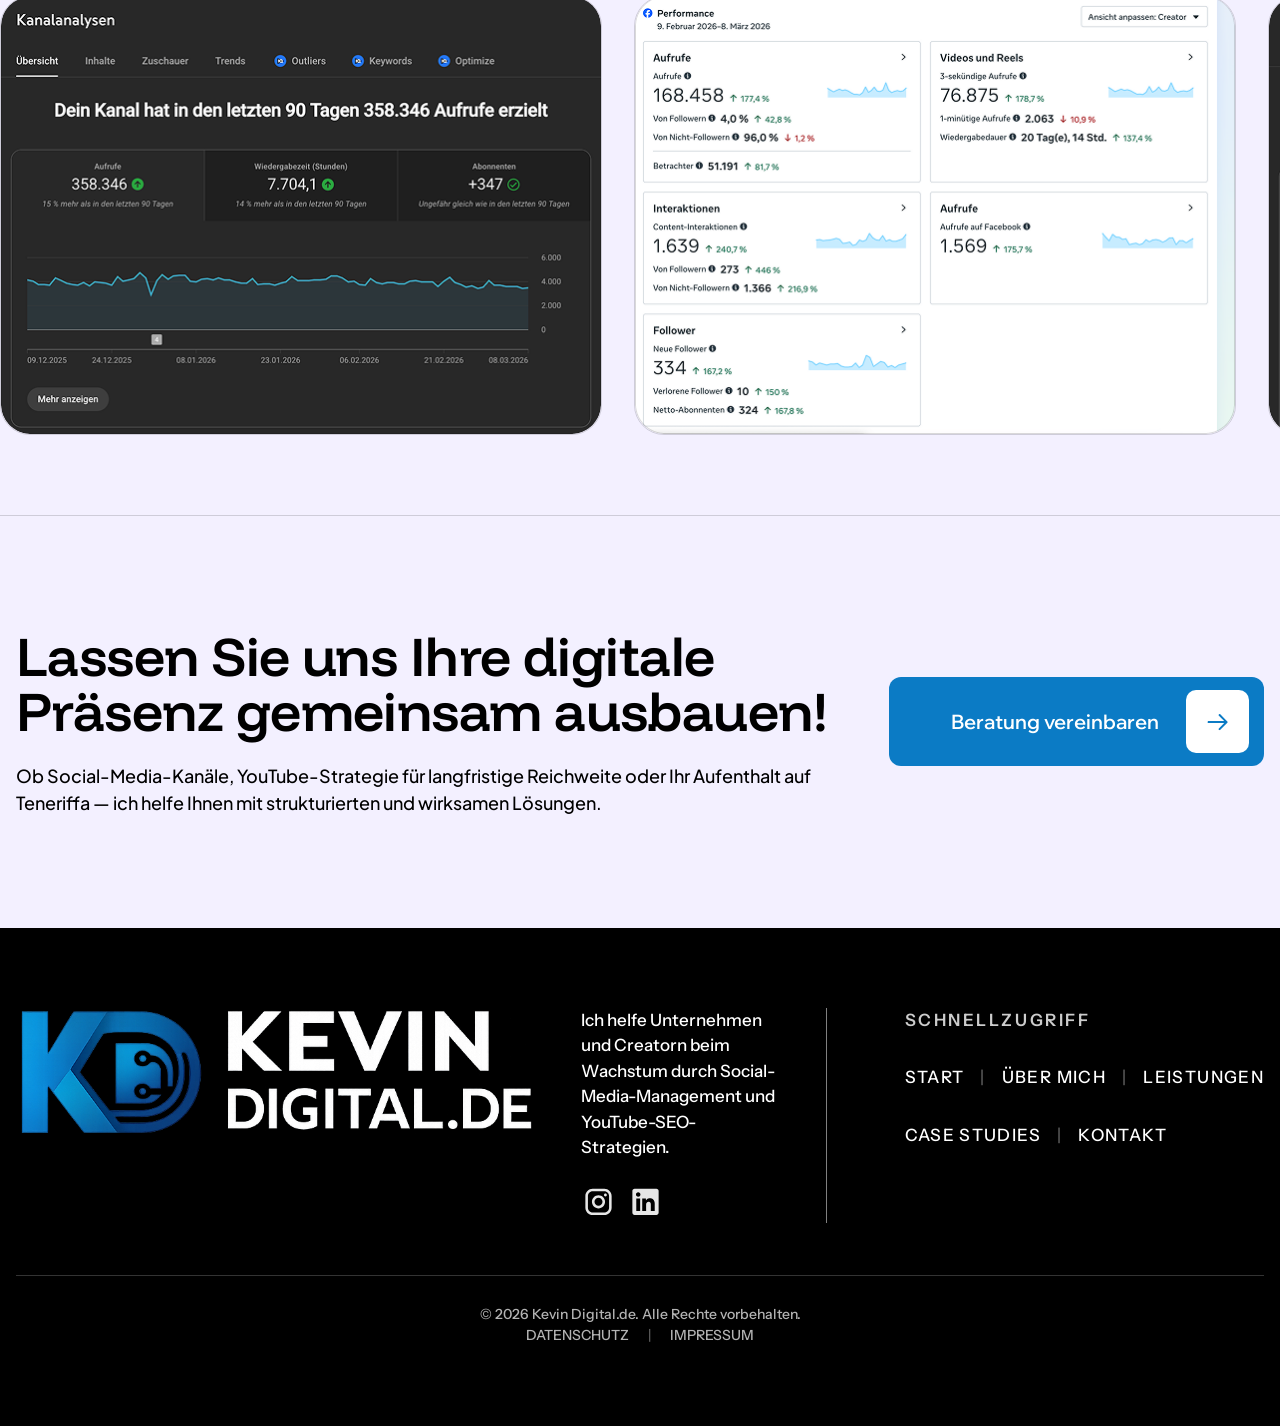
==== commit 4ca1b58d: "a" ====
--- a/index.html
+++ b/index.html
@@ -112,7 +112,7 @@
         <div class="hero__image-wrap">
           <img src="assets/hero-cover.png" alt="Kevin Porträt" data-i18n-alt="hero.portrait" />
           <div class="hero__contact">
-            <a href="tel:+4915233933529" class="cursor-hover contact-badge" aria-label="Anrufen: +49 1523 3933 529" data-i18n-aria="hero.contactPhone">
+            <a href="https://wa.me/4915233933529" class="cursor-hover contact-badge" target="_blank" rel="noopener noreferrer" aria-label="WhatsApp: +49 1523 3933 529" data-i18n-aria="hero.contactWhatsApp">
               <img src="assets/hero-contactme-circle.svg" alt="" />
             </a>
           </div>
@@ -217,39 +217,39 @@
         </div>
 
         <ul class="kpi-list" data-kpi-list>
-          <li class="kpi-item" data-kpi data-value="250" data-unit="k" data-suffix="+" data-fill="88">
-            <div class="text-kpi-number kpi-item__number"><span class="kpi-item__value"></span></div>
-            <div class="kpi-item__detail">
-              <div class="kpi-progress-row"><span class="kpi-progress-row__fill"></span></div>
-              <p class="text-kpi-label" data-i18n="kpi.reach">Social-Media-Reichweite</p>
-            </div>
-          </li>
-          <li class="kpi-item" data-kpi data-value="1.1" data-unit="M" data-suffix="+" data-fill="100">
-            <div class="text-kpi-number kpi-item__number"><span class="kpi-item__value"></span></div>
-            <div class="kpi-item__detail">
-              <div class="kpi-progress-row"><span class="kpi-progress-row__fill"></span></div>
-              <p class="text-kpi-label" data-i18n="kpi.tiktok">Generierte TikTok-Views</p>
-            </div>
-          </li>
-          <li class="kpi-item" data-kpi data-value="1200" data-unit="" data-suffix="+" data-fill="76">
-            <div class="text-kpi-number kpi-item__number"><span class="kpi-item__value"></span></div>
-            <div class="kpi-item__detail">
-              <div class="kpi-progress-row"><span class="kpi-progress-row__fill"></span></div>
-              <p class="text-kpi-label" data-i18n="kpi.youtube">Verwaltete YouTube-Videos</p>
-            </div>
-          </li>
-          <li class="kpi-item" data-kpi data-value="1500" data-unit="" data-suffix="+" data-fill="82">
+          <li class="kpi-item" data-kpi data-value="7" data-unit="" data-suffix="+" data-fill="82">
             <div class="text-kpi-number kpi-item__number"><span class="kpi-item__value"></span></div>
             <div class="kpi-item__detail">
               <div class="kpi-progress-row"><span class="kpi-progress-row__fill"></span></div>
               <p class="text-kpi-label" data-i18n="kpi.monetized">Monetarisierte digitale Kanäle</p>
             </div>
           </li>
-          <li class="kpi-item" data-kpi data-value="1200" data-unit="" data-suffix="+" data-fill="71">
+          <li class="kpi-item" data-kpi data-value="17" data-unit="" data-suffix="+" data-fill="76">
             <div class="text-kpi-number kpi-item__number"><span class="kpi-item__value"></span></div>
             <div class="kpi-item__detail">
               <div class="kpi-progress-row"><span class="kpi-progress-row__fill"></span></div>
-              <p class="text-kpi-label" data-i18n="kpi.growth">Konstantes Publikumswachstum</p>
+              <p class="text-kpi-label" data-i18n="kpi.channels">Verwaltete digitale Kanäle</p>
+            </div>
+          </li>
+          <li class="kpi-item" data-kpi data-value="40" data-unit="K" data-suffix="+" data-fill="88">
+            <div class="text-kpi-number kpi-item__number"><span class="kpi-item__value"></span></div>
+            <div class="kpi-item__detail">
+              <div class="kpi-progress-row"><span class="kpi-progress-row__fill"></span></div>
+              <p class="text-kpi-label" data-i18n="kpi.reach">Gesamte Social-Media-Reichweite</p>
+            </div>
+          </li>
+          <li class="kpi-item" data-kpi data-value="1.7" data-unit="M" data-suffix="+" data-fill="100">
+            <div class="text-kpi-number kpi-item__number"><span class="kpi-item__value"></span></div>
+            <div class="kpi-item__detail">
+              <div class="kpi-progress-row"><span class="kpi-progress-row__fill"></span></div>
+              <p class="text-kpi-label" data-i18n="kpi.facebook">Generierte Facebook-Views</p>
+            </div>
+          </li>
+          <li class="kpi-item" data-kpi data-value="25.7" data-unit="M" data-suffix="+" data-fill="71">
+            <div class="text-kpi-number kpi-item__number"><span class="kpi-item__value"></span></div>
+            <div class="kpi-item__detail">
+              <div class="kpi-progress-row"><span class="kpi-progress-row__fill"></span></div>
+              <p class="text-kpi-label" data-i18n="kpi.youtube">Generierte YouTube-Views</p>
             </div>
           </li>
         </ul>
@@ -365,10 +365,8 @@
             <div class="footer__about">
               <p class="font-footer" data-i18n="footer.blurb">Ich helfe Unternehmen und Creatorn beim Wachstum durch Social-Media-Management und YouTube-SEO-Strategien.</p>
               <div class="footer__social">
-                <a href="#" aria-label="Facebook" class="cursor-hover"><img src="assets/Facebook.svg" alt="" /></a>
                 <a href="#" aria-label="Instagram" class="cursor-hover"><img src="assets/Instagram.svg" alt="" /></a>
                 <a href="#" aria-label="LinkedIn" class="cursor-hover"><img src="assets/LinkedIn.svg" alt="" /></a>
-                <a href="#" aria-label="YouTube" class="cursor-hover"><img src="assets/Youtube.svg" alt="" /></a>
               </div>
             </div>
           </div>
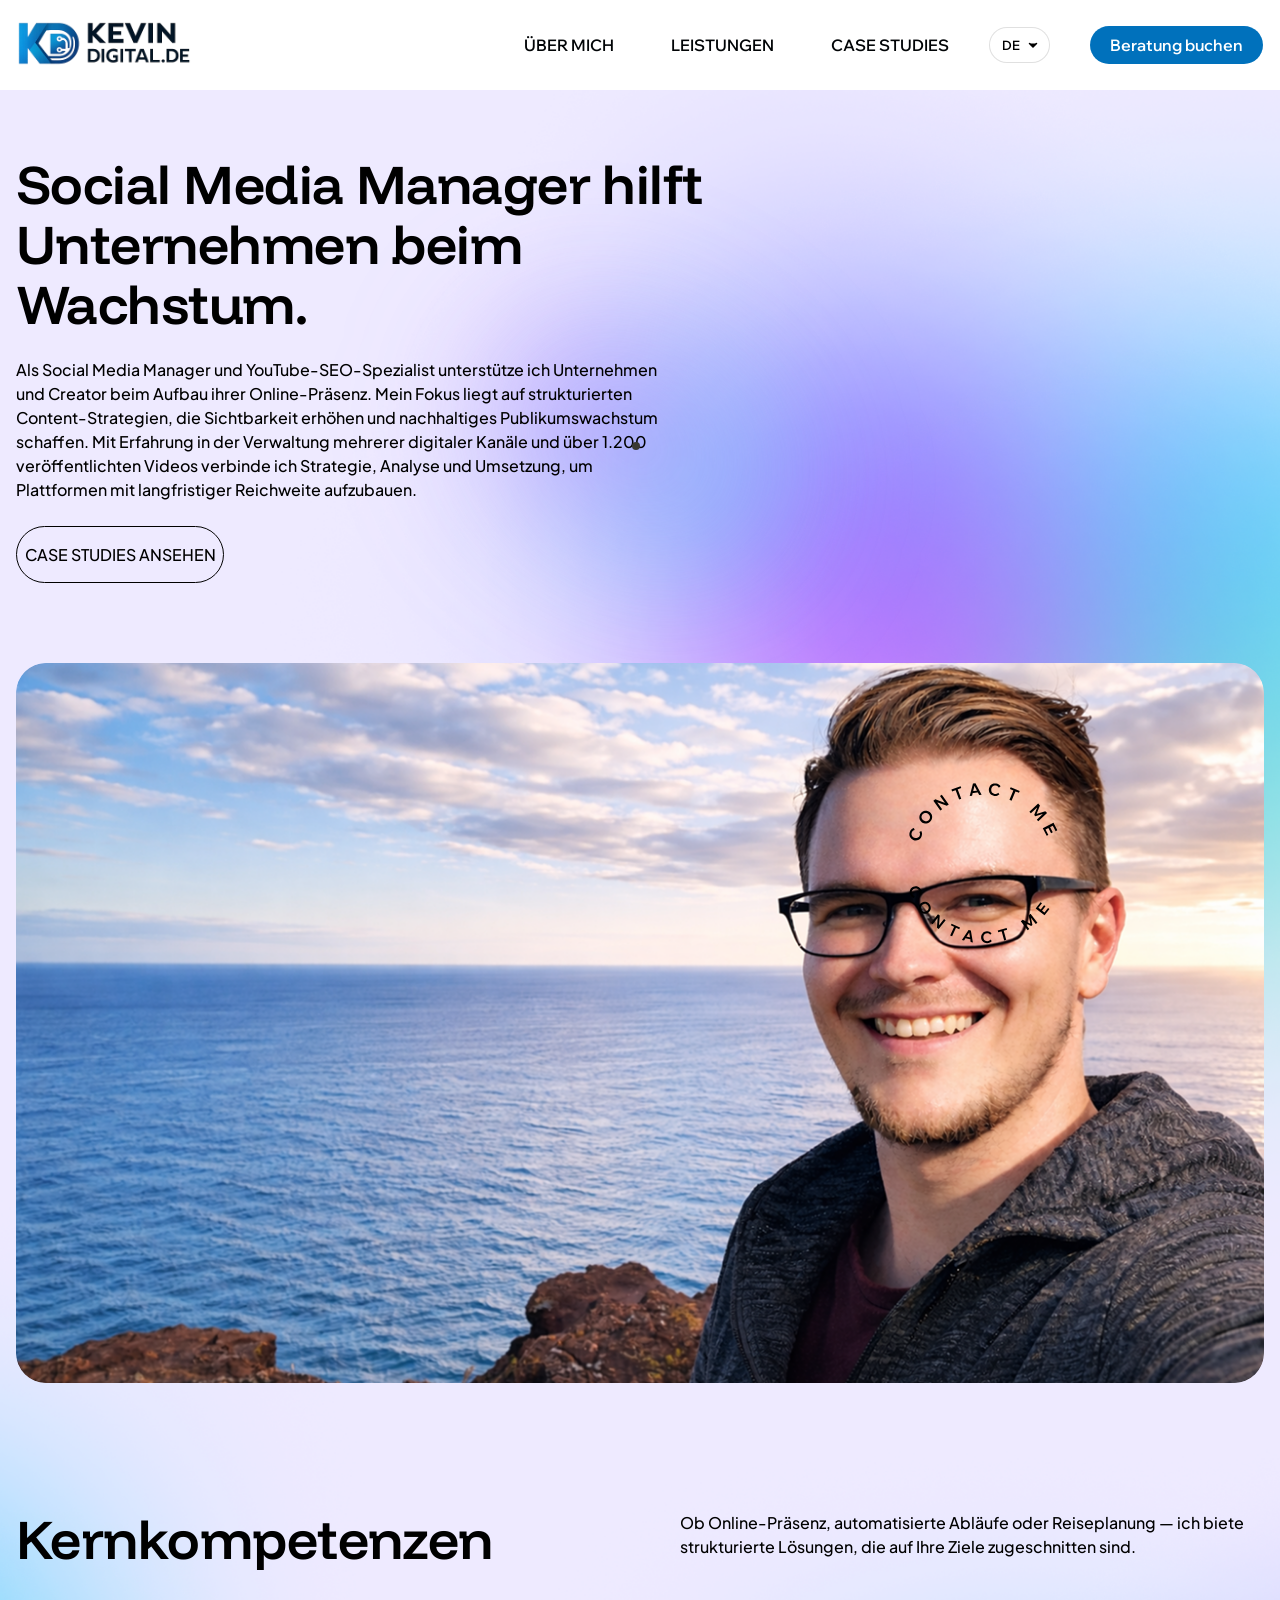
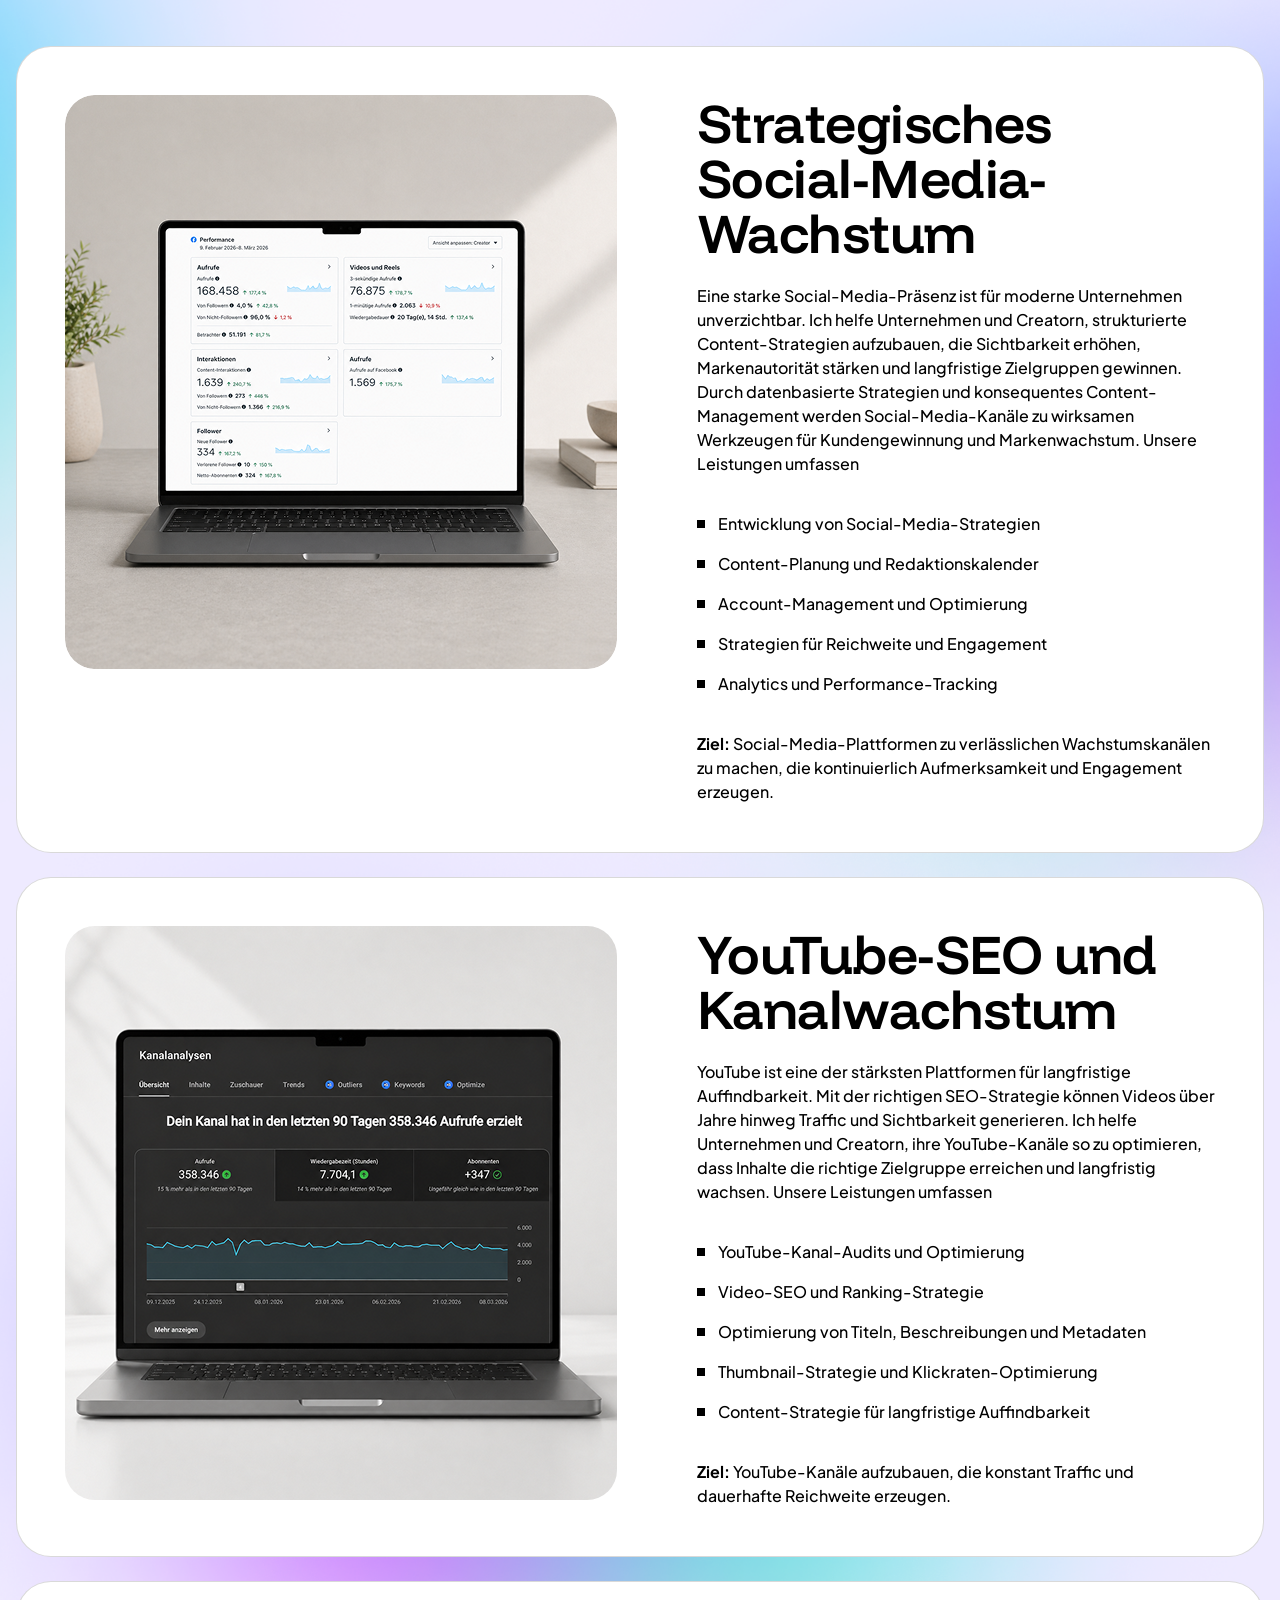
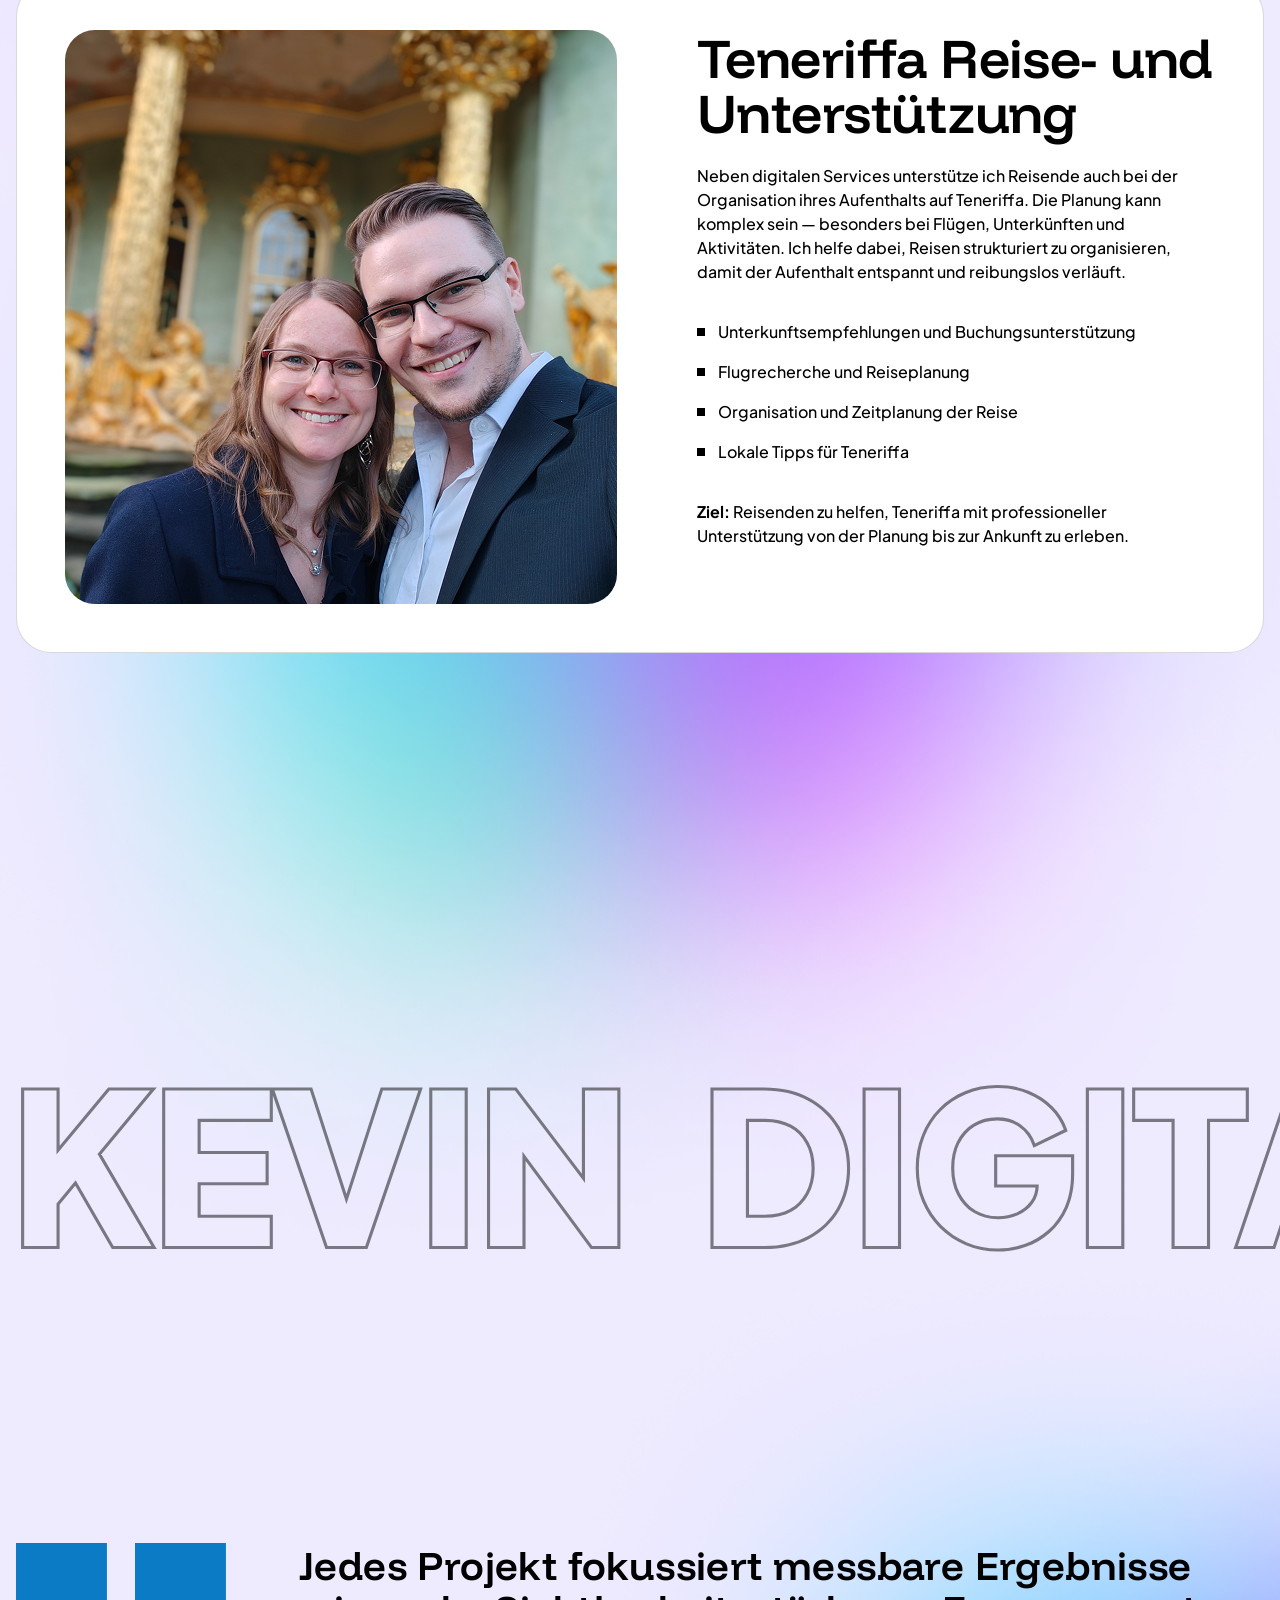
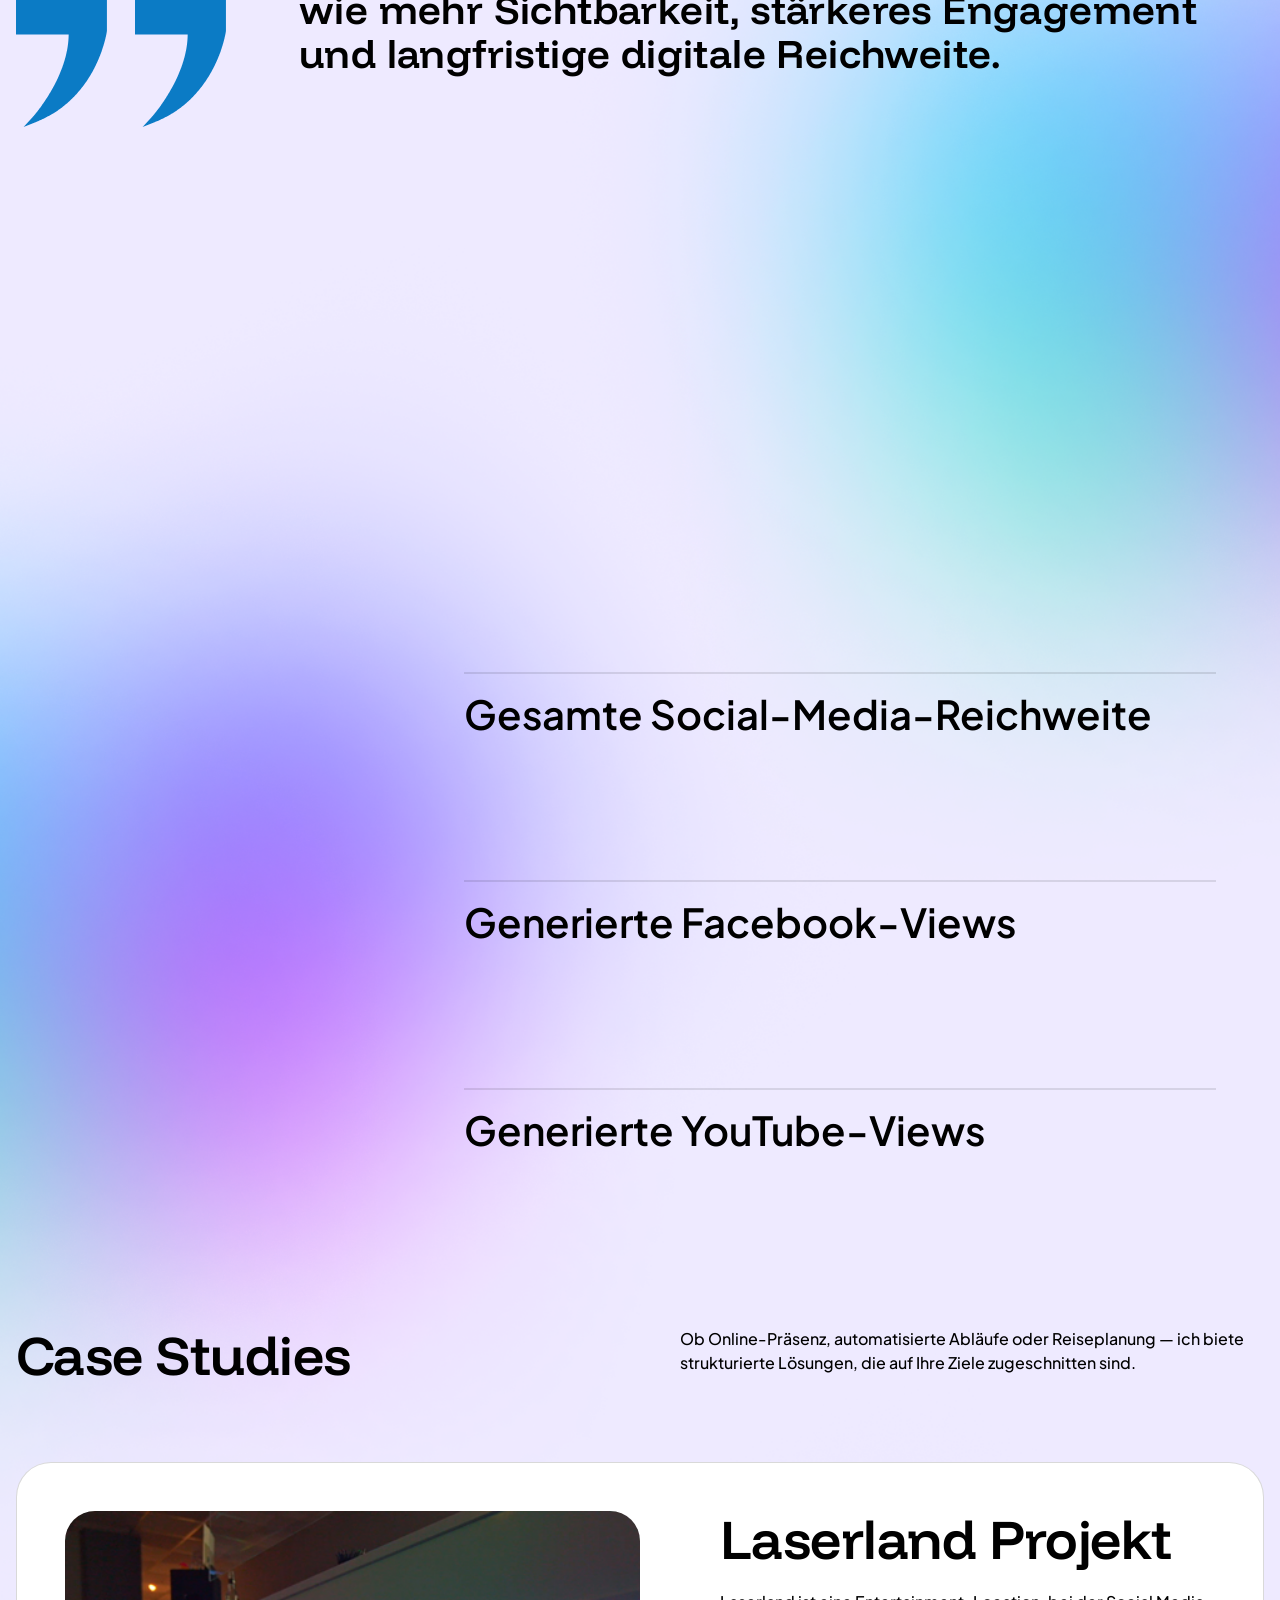
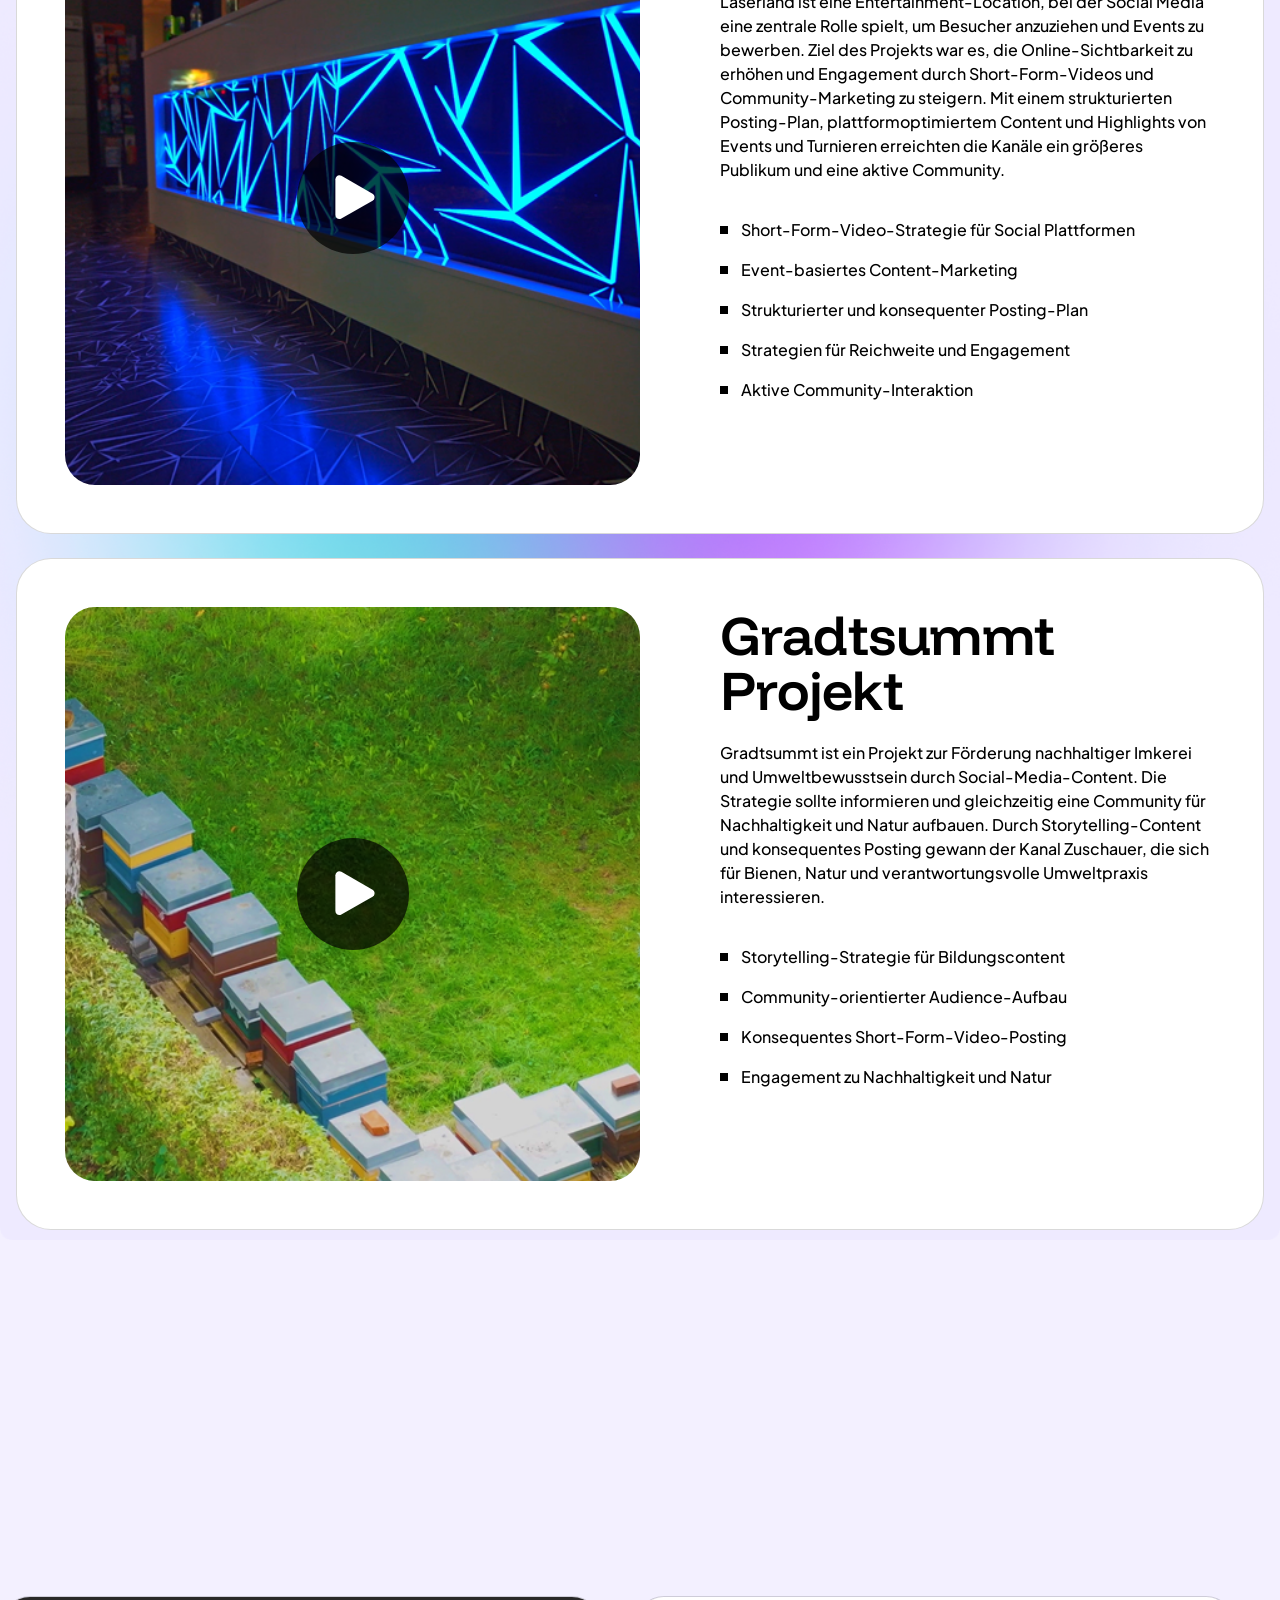
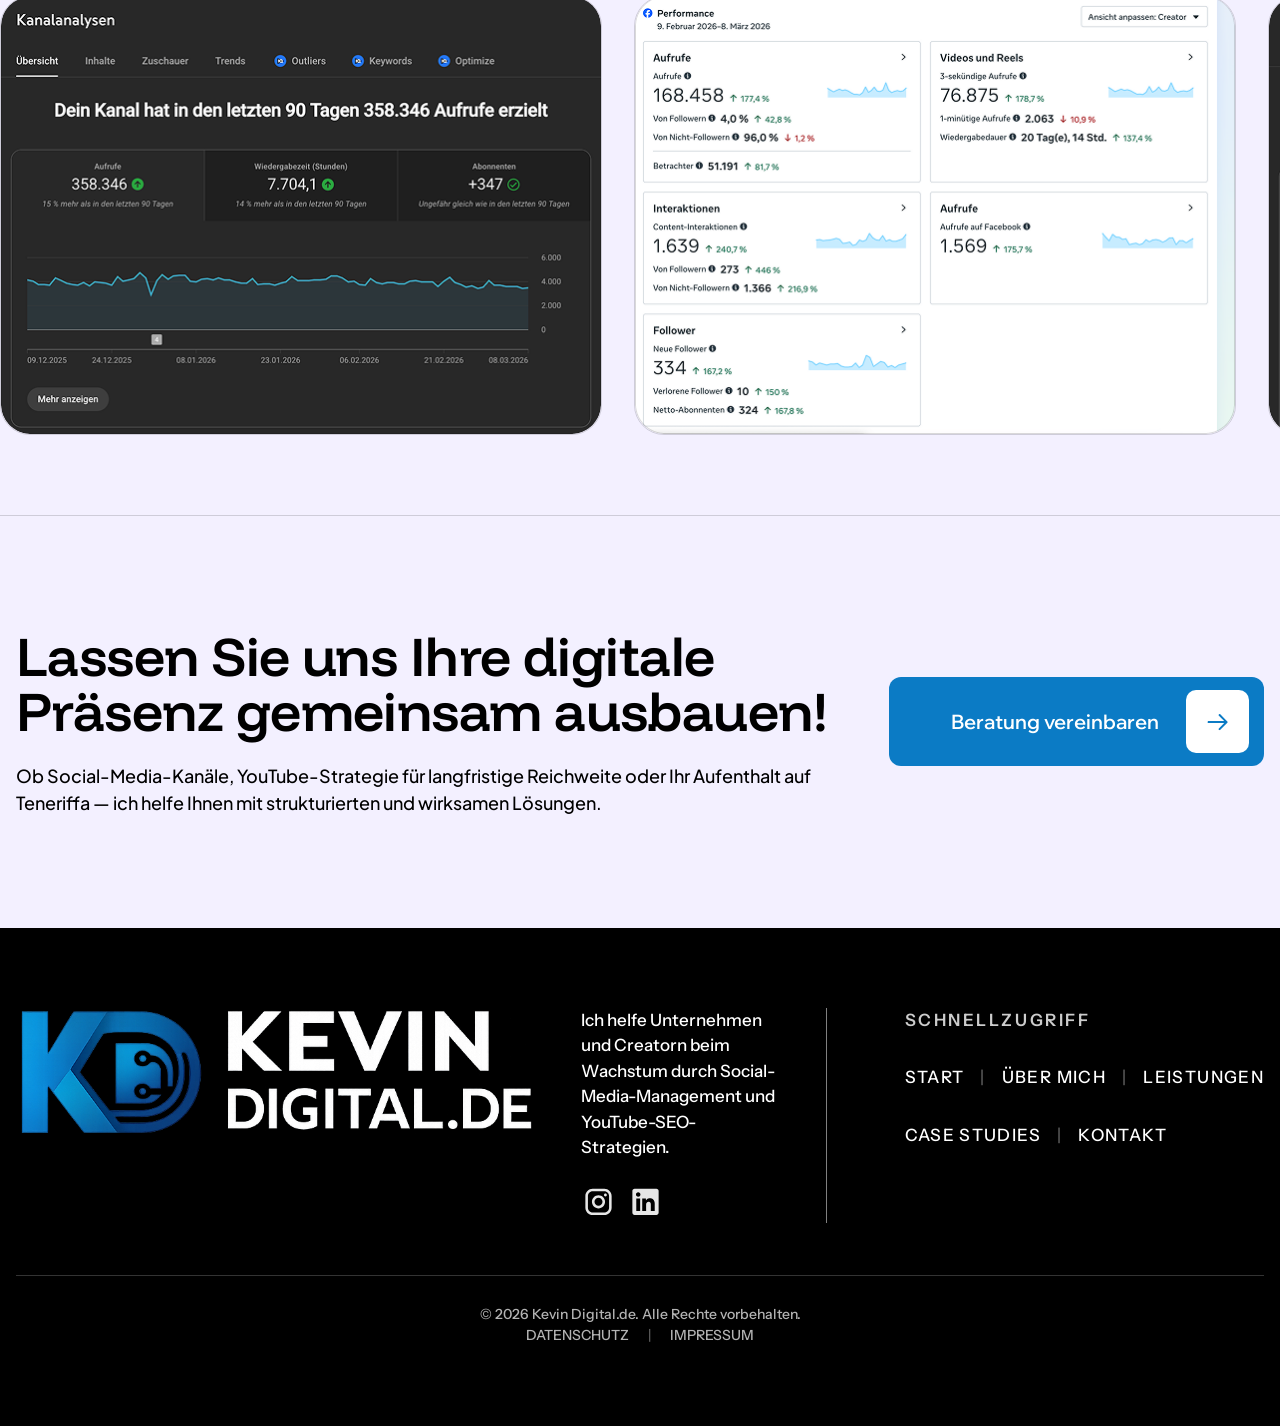
==== commit 3e0335b7: "a" ====
--- a/index.html
+++ b/index.html
@@ -365,8 +365,8 @@
             <div class="footer__about">
               <p class="font-footer" data-i18n="footer.blurb">Ich helfe Unternehmen und Creatorn beim Wachstum durch Social-Media-Management und YouTube-SEO-Strategien.</p>
               <div class="footer__social">
-                <a href="#" aria-label="Instagram" class="cursor-hover"><img src="assets/Instagram.svg" alt="" /></a>
-                <a href="#" aria-label="LinkedIn" class="cursor-hover"><img src="assets/LinkedIn.svg" alt="" /></a>
+                <a href="https://www.instagram.com/kevinsziele/?hl=en" aria-label="Instagram" class="cursor-hover" target="_blank" rel="noopener noreferrer"><img src="assets/Instagram.svg" alt="" /></a>
+                <a href="https://www.linkedin.com/in/kevinsziele" aria-label="LinkedIn" class="cursor-hover" target="_blank" rel="noopener noreferrer"><img src="assets/LinkedIn.svg" alt="" /></a>
               </div>
             </div>
           </div>
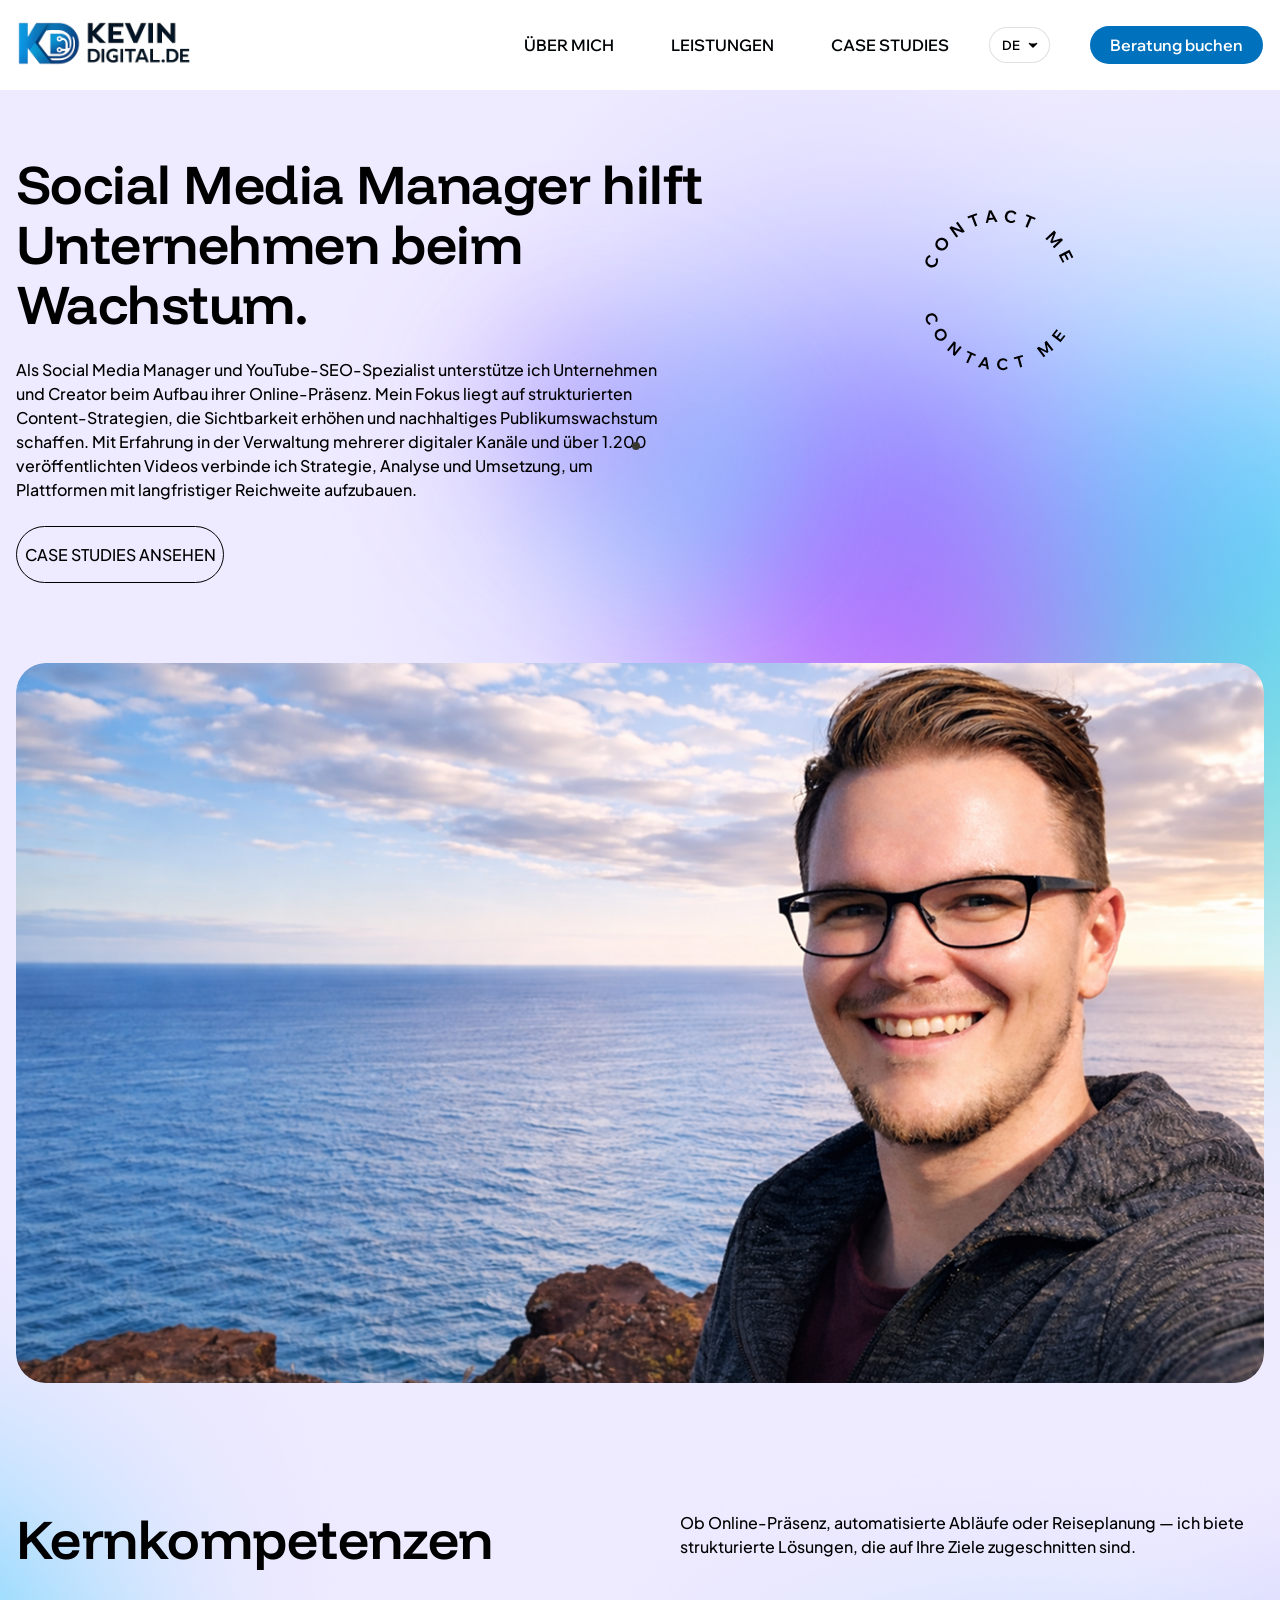
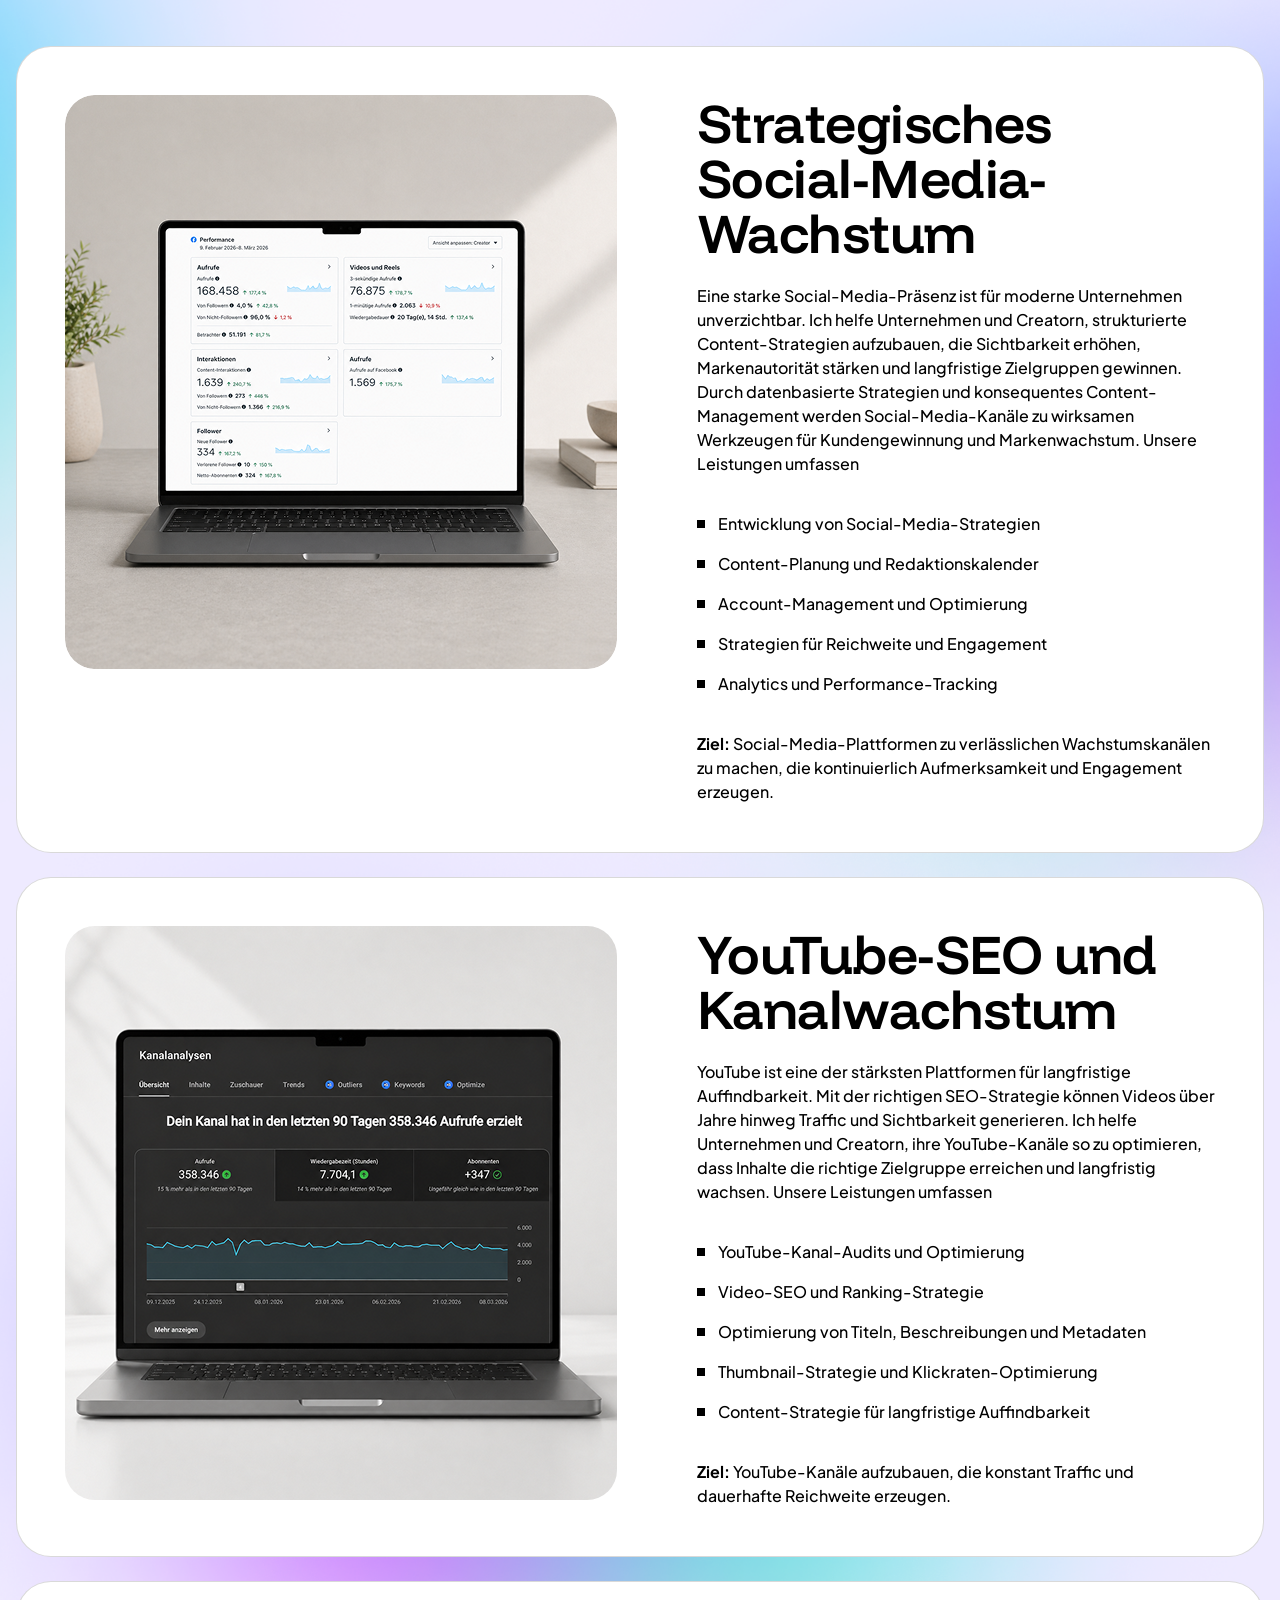
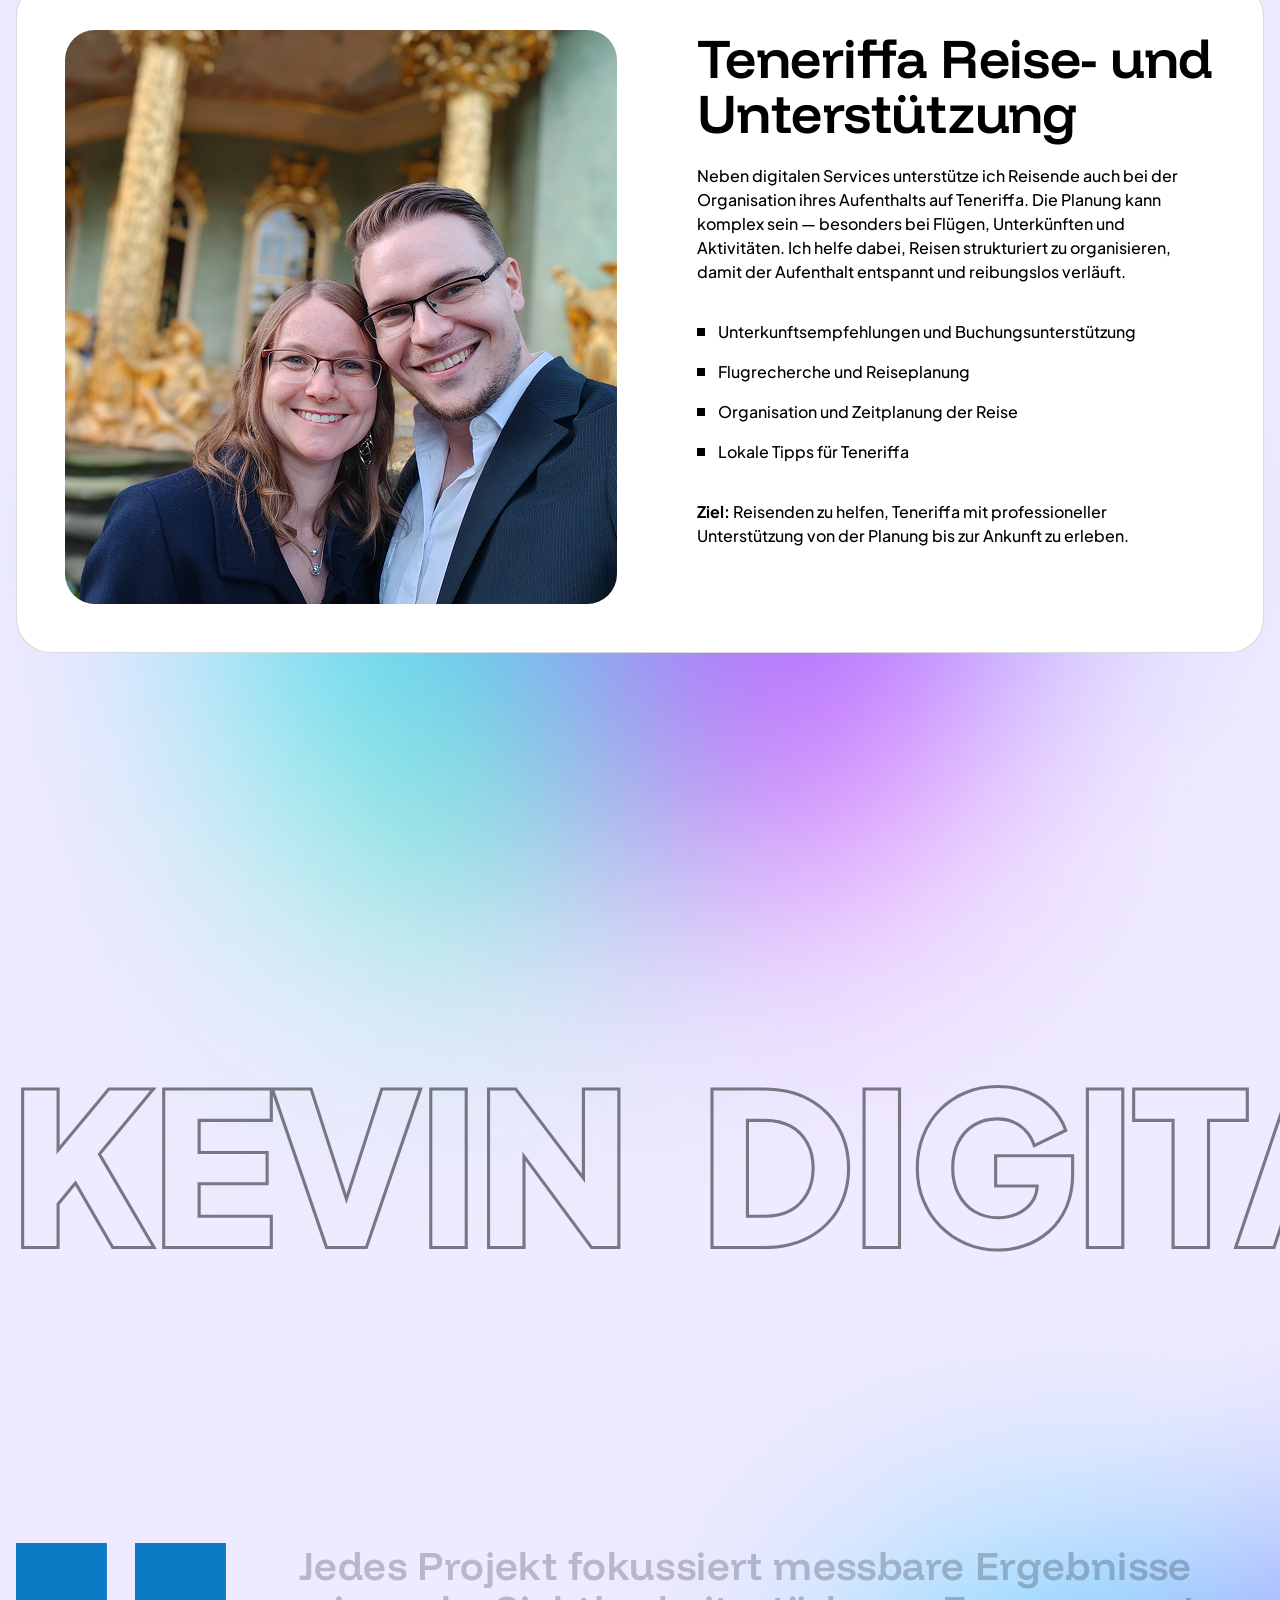
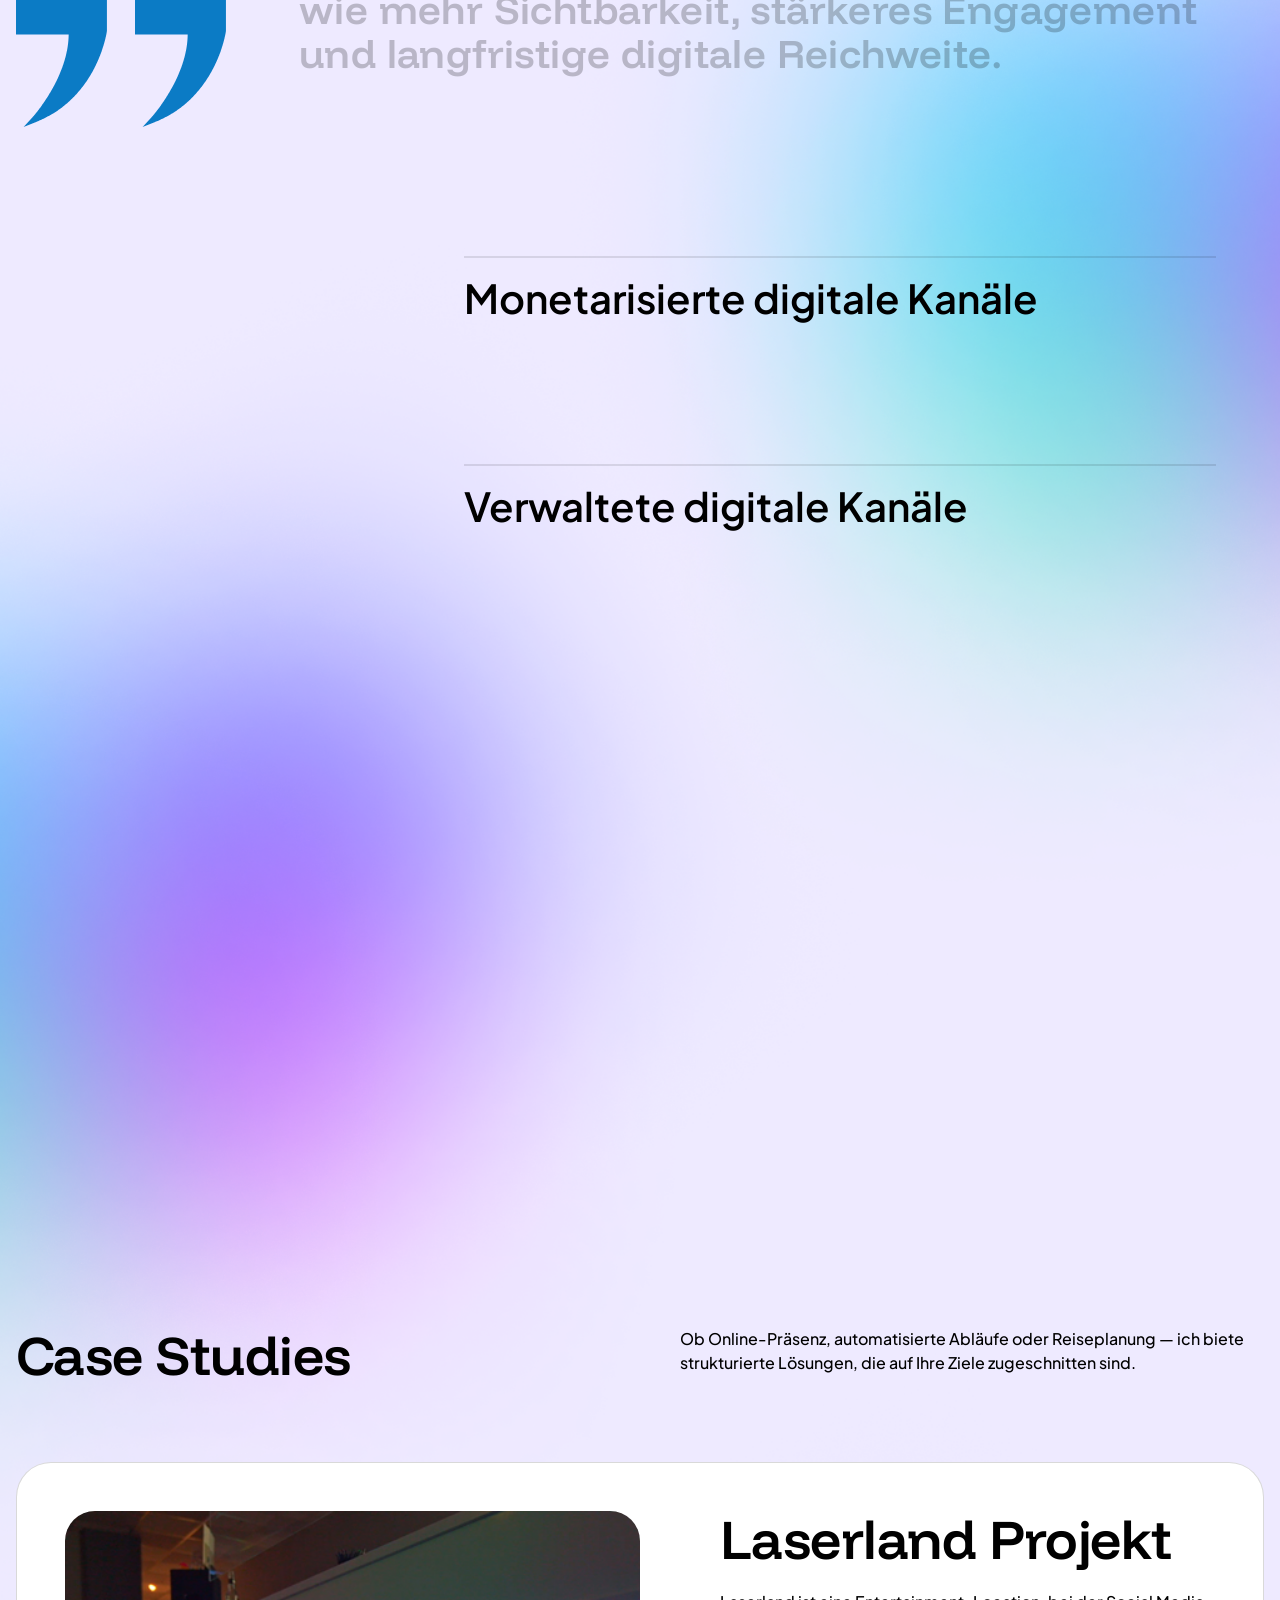
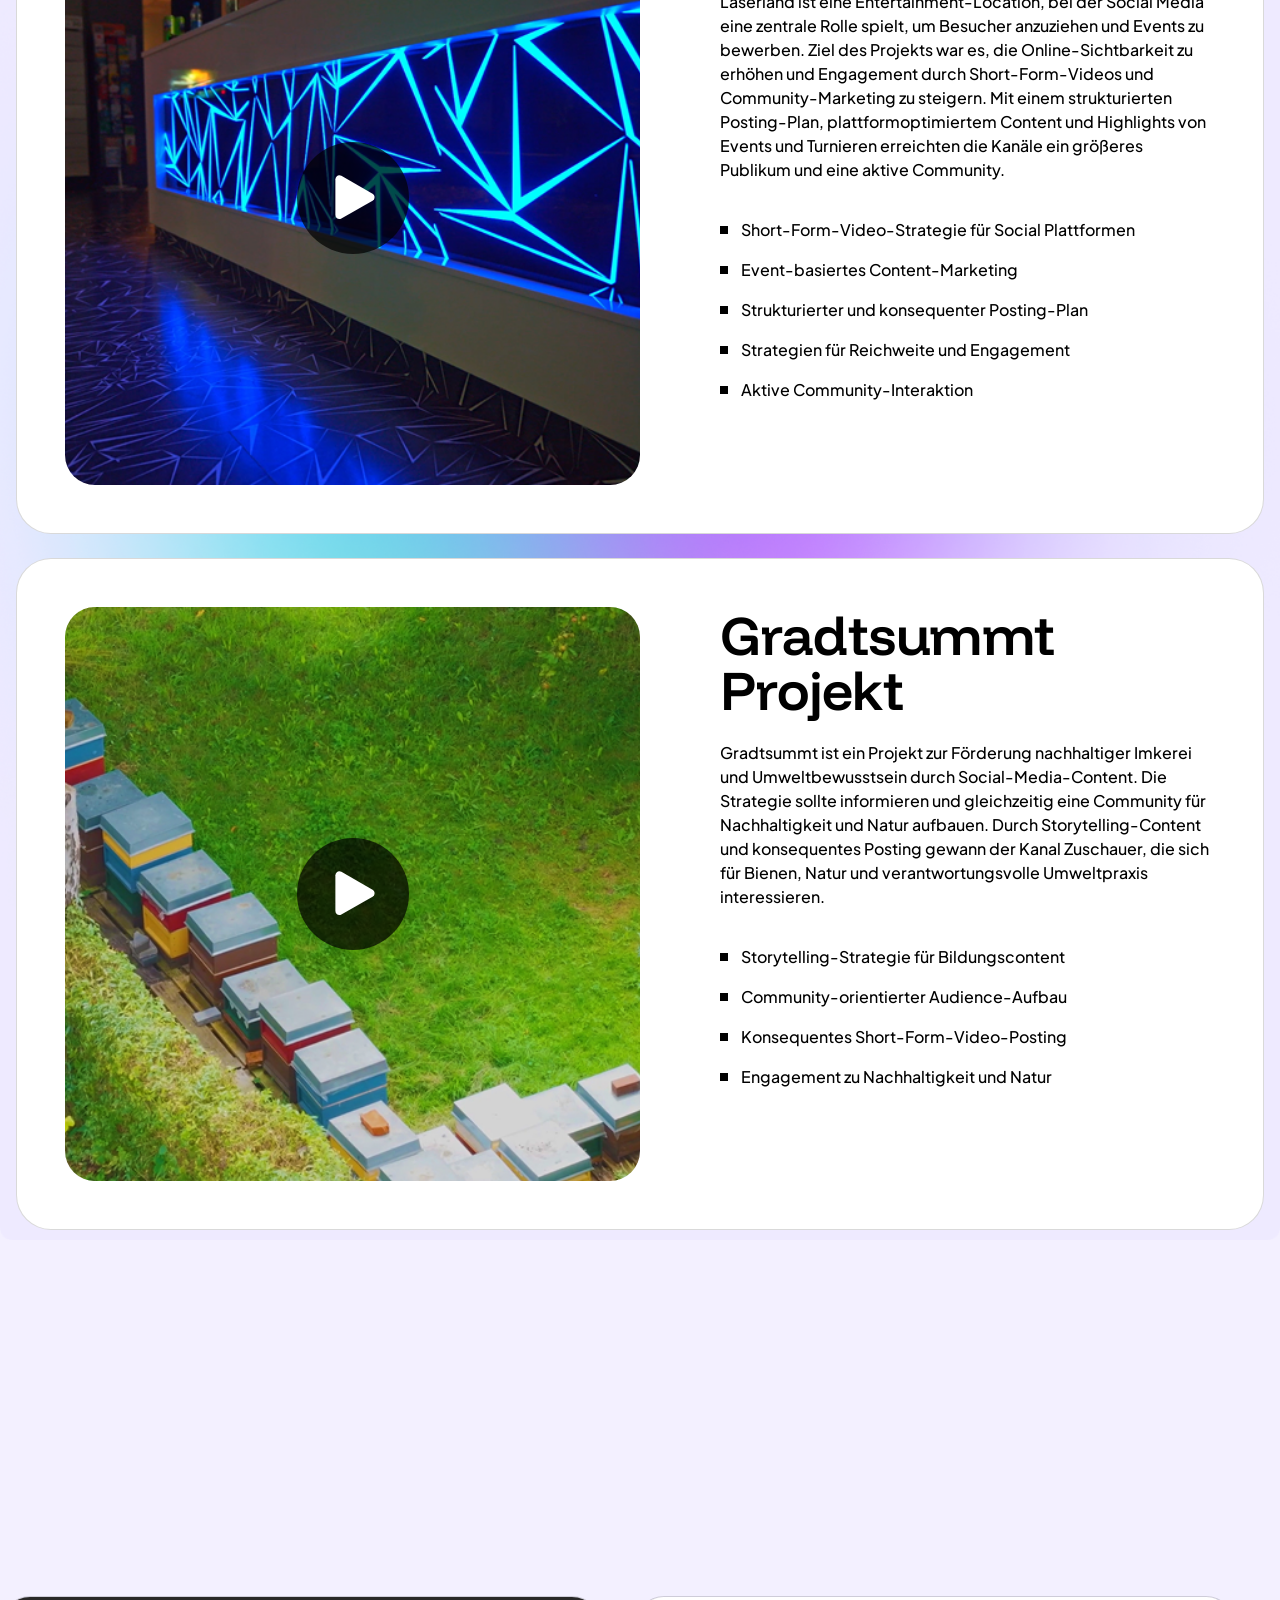
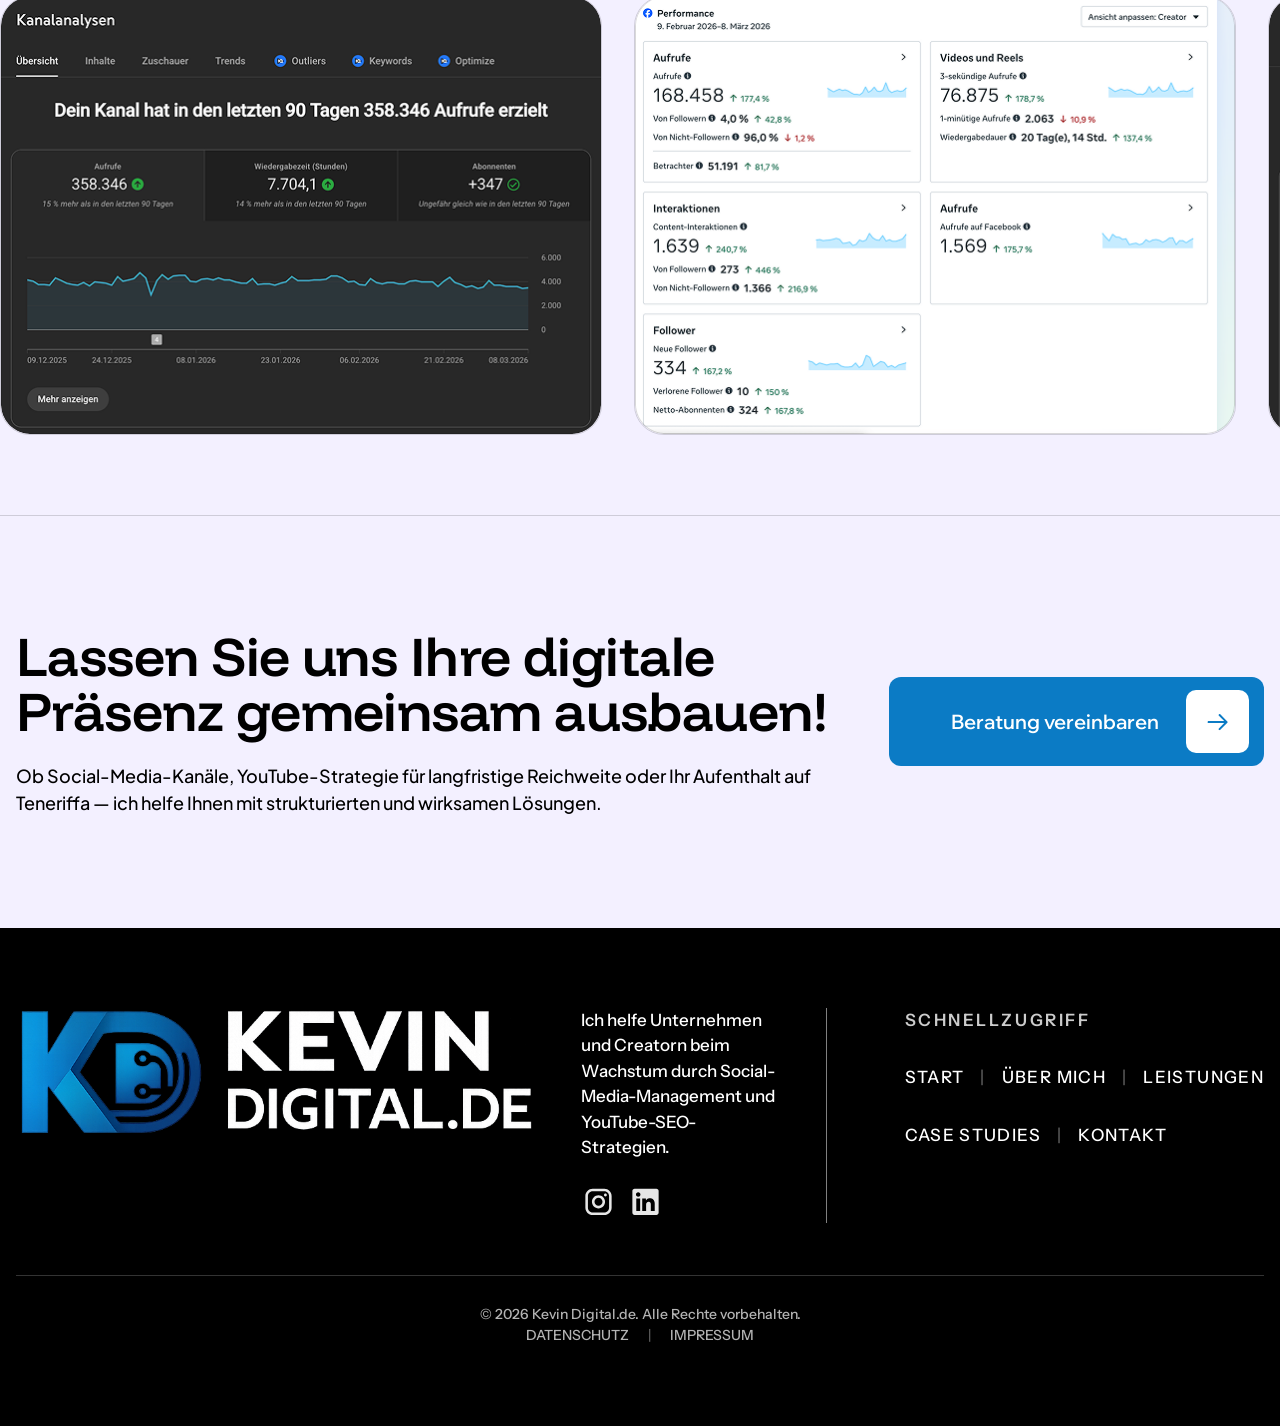
==== commit 0b226bbe: "a" ====
--- a/index.html
+++ b/index.html
@@ -507,7 +507,9 @@
         "assets/slider/Placeholder%20Image%206.png",
         "assets/slider/Placeholder%20Image%207.png",
         "assets/slider/Placeholder%20Image%208.png",
-        "assets/slider/Placeholder%20Image%209.png"
+        "assets/slider/Placeholder%20Image%209.png",
+        "assets/new-1.jpeg",
+        "assets/new-2.jpeg"
       ];
       var track = document.getElementById("carousel-track");
       if (!track) return;
--- a/css/styles.css
+++ b/css/styles.css
@@ -469,34 +469,12 @@
 .hero__contact {
   display: none;
   position: absolute;
-  z-index: 10;
-  right: 12rem;
-  top: 6rem;
+  z-index: 20;
   pointer-events: none;
 }
 
 .hero__contact > * {
   pointer-events: auto;
-}
-
-@media (min-width: 768px) {
-  .hero-section .page-container {
-    position: relative;
-  }
-
-  .hero__image-wrap {
-    position: static;
-  }
-
-  .hero__contact {
-    display: block;
-  }
-}
-
-@media (min-width: 1024px) {
-  .hero__contact {
-    top: 7rem;
-  }
 }
 
 .hero__image-wrap {
@@ -511,6 +489,31 @@
   width: 100%;
   height: auto;
   display: block;
+}
+
+/* Desktop: badge floats near hero copy, not on the photo */
+@media (min-width: 768px) {
+  .hero-section .page-container {
+    position: relative;
+  }
+
+  .hero__image-wrap {
+    position: static;
+  }
+
+  .hero__contact {
+    display: block;
+    right: 12rem;
+    top: 6rem;
+    left: auto;
+    bottom: auto;
+  }
+}
+
+@media (min-width: 1024px) {
+  .hero__contact {
+    top: 7rem;
+  }
 }
 
 .hero-section .page-container {
--- a/css/responsive.css
+++ b/css/responsive.css
@@ -96,18 +96,22 @@
   display: none;
 }
 
-/* —— Mobile hero contact (<768px) —— */
+/* —— Mobile hero contact (<768px): pin badge to top-left of photo —— */
 @media (max-width: 767px) {
+  .hero__image-wrap {
+    position: relative;
+    overflow: hidden;
+  }
+
   .hero__contact {
-    display: flex;
-    justify-content: center;
-    align-items: center;
+    display: block;
     position: absolute;
-    left: 0.65rem;
-    top: 0.65rem;
+    left: 0.75rem;
+    top: 0.75rem;
     right: auto;
     bottom: auto;
     margin: 0;
+    z-index: 20;
     pointer-events: auto;
   }
 
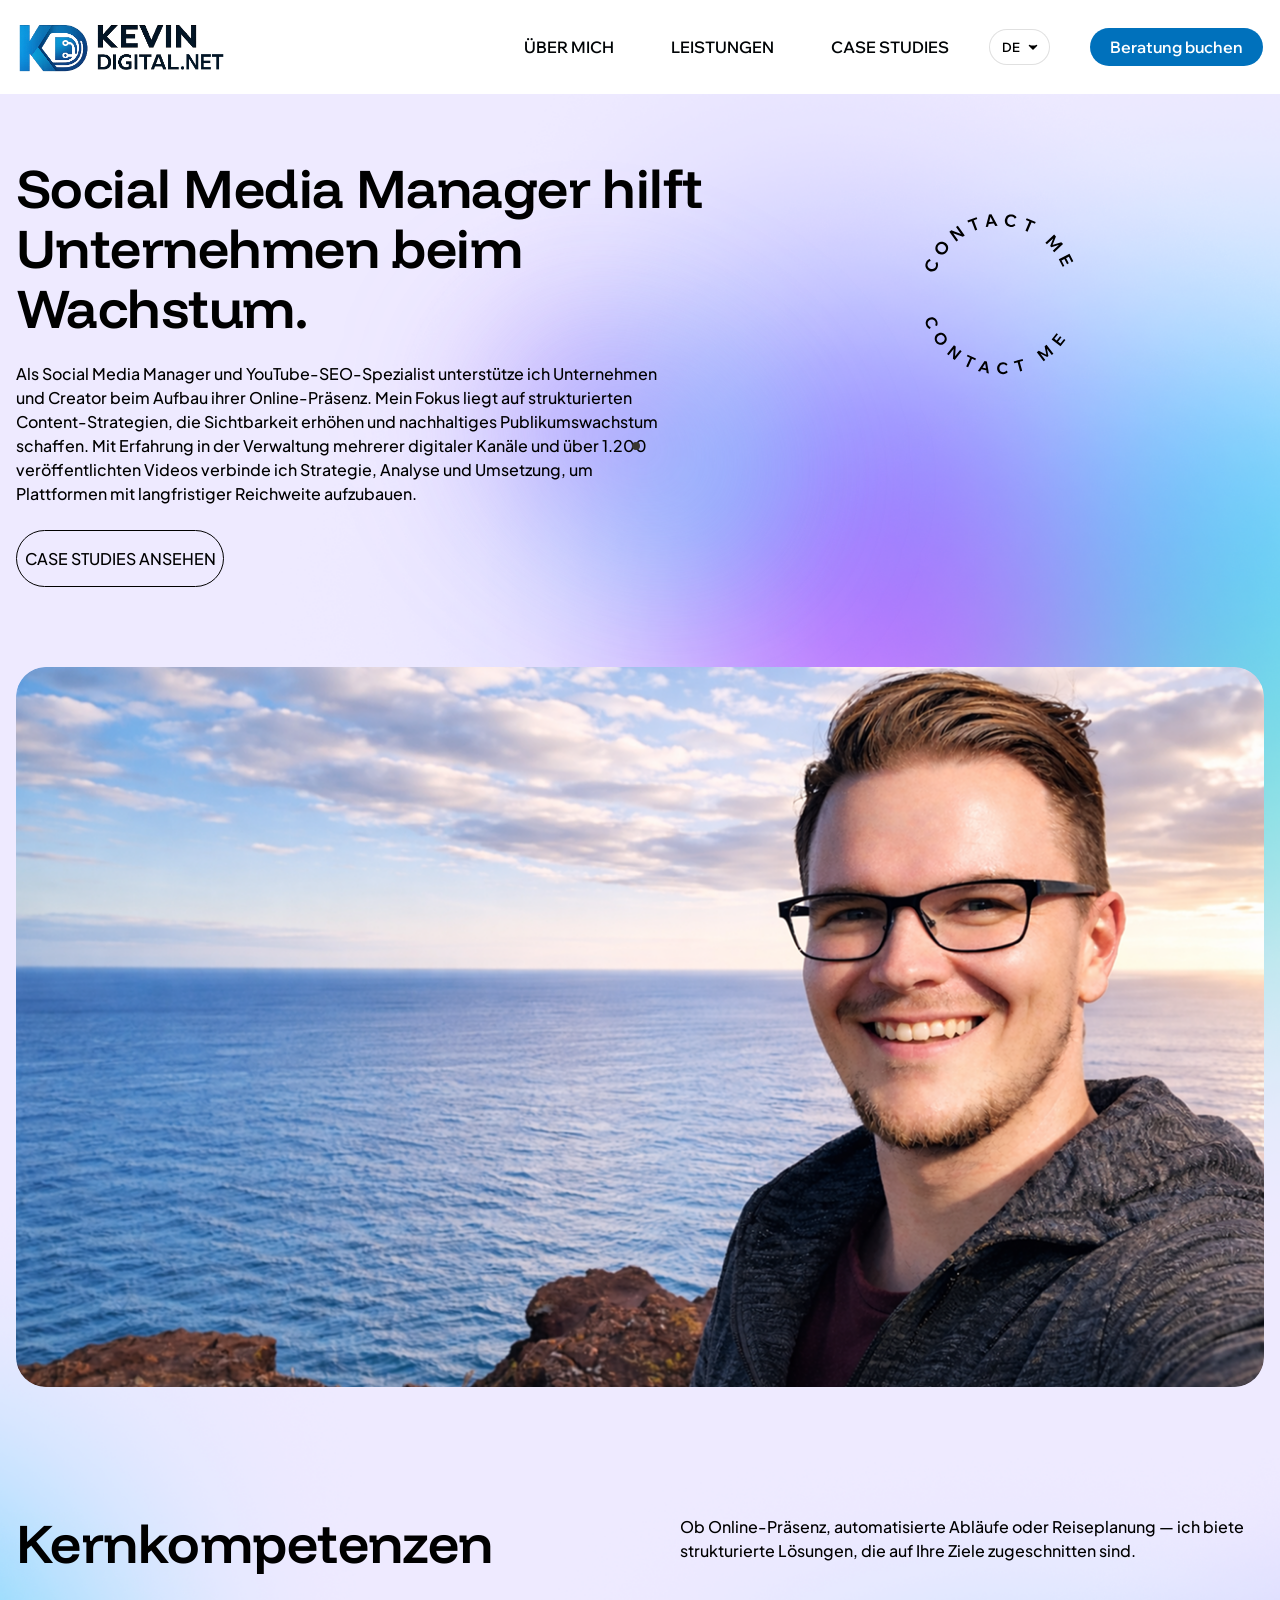
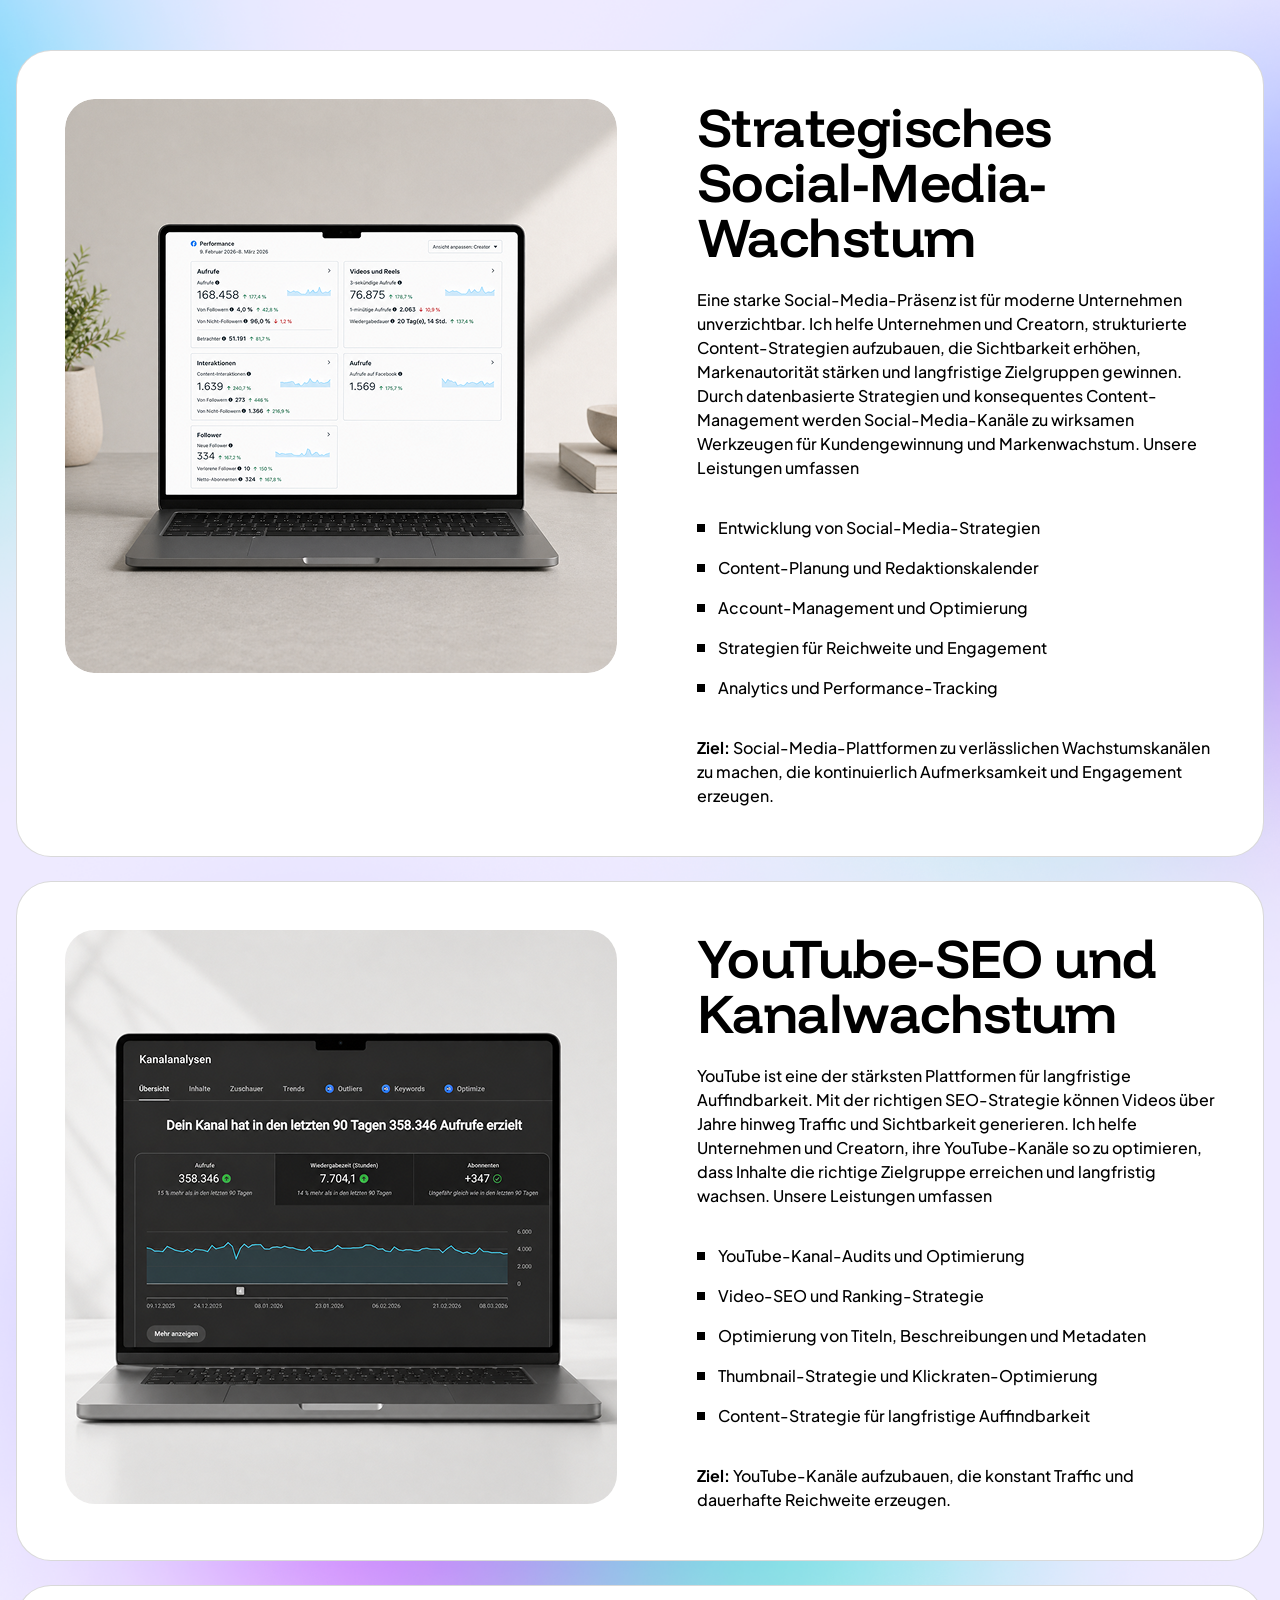
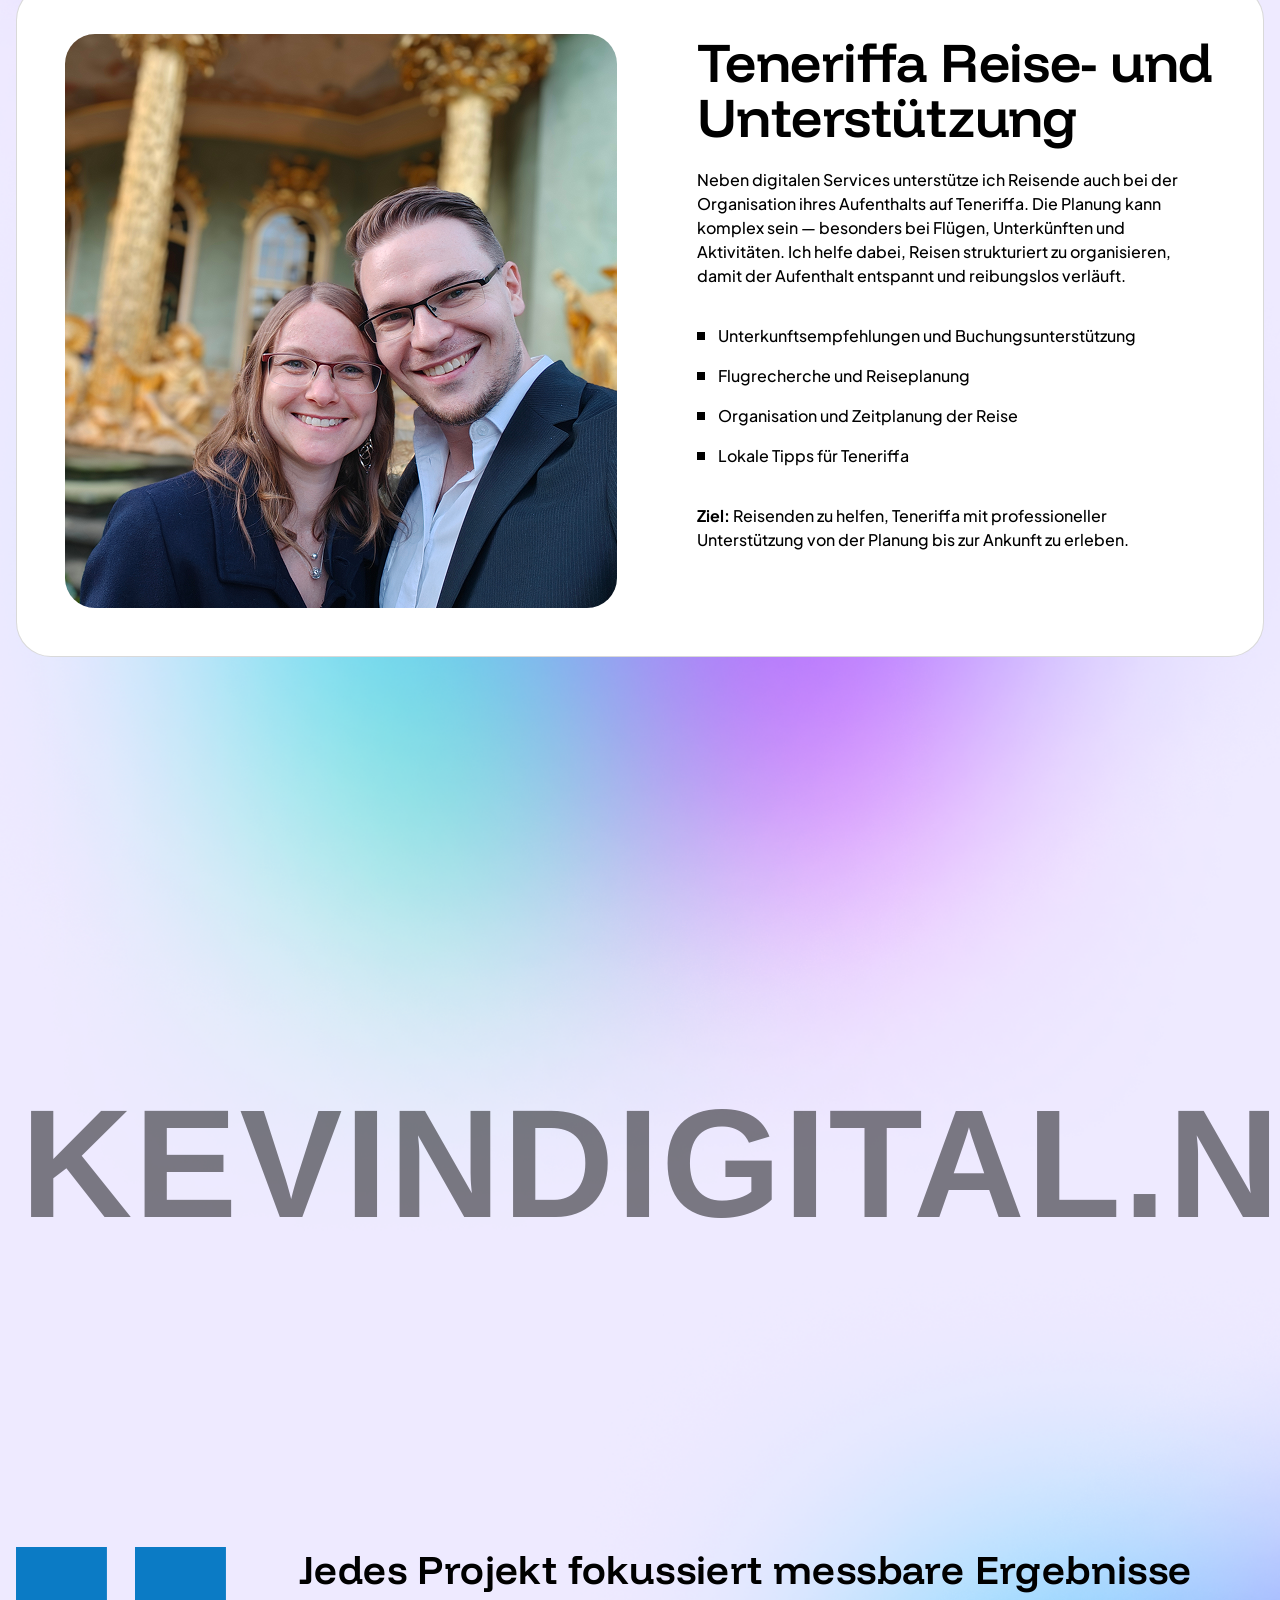
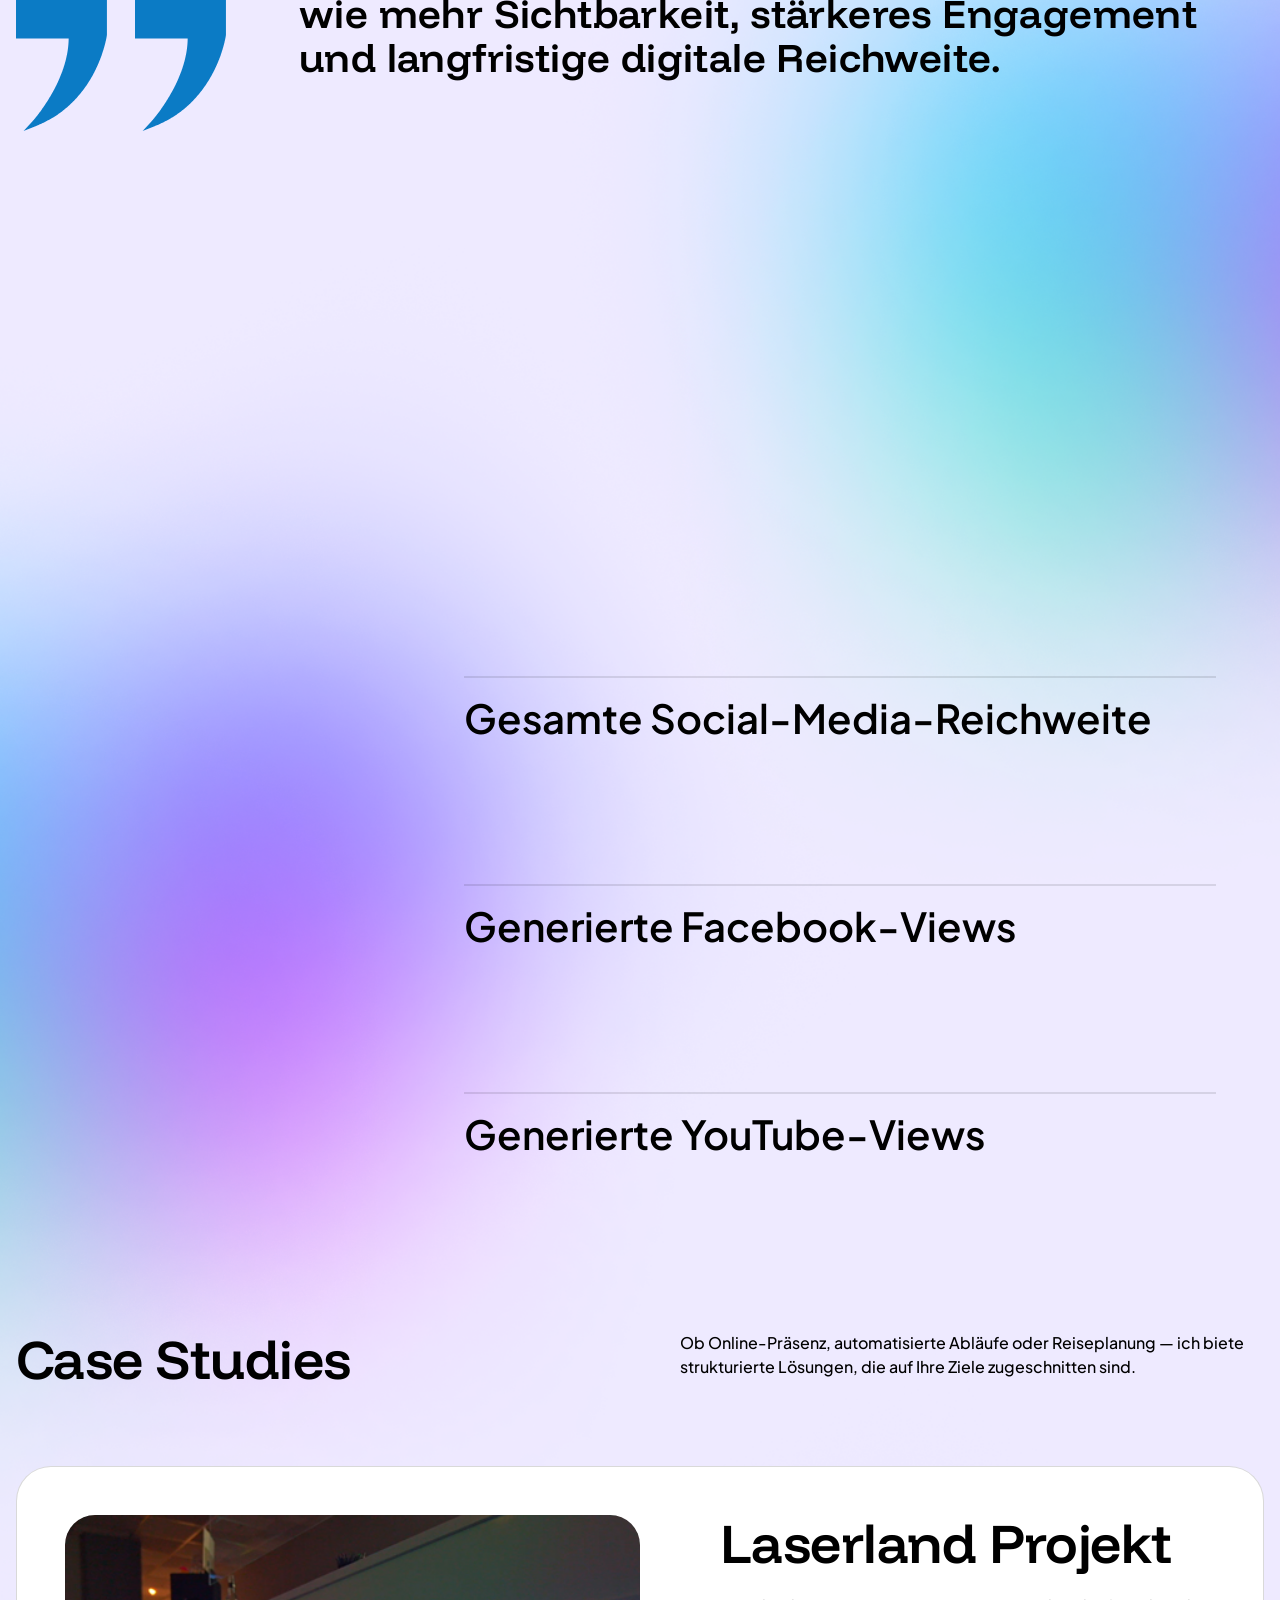
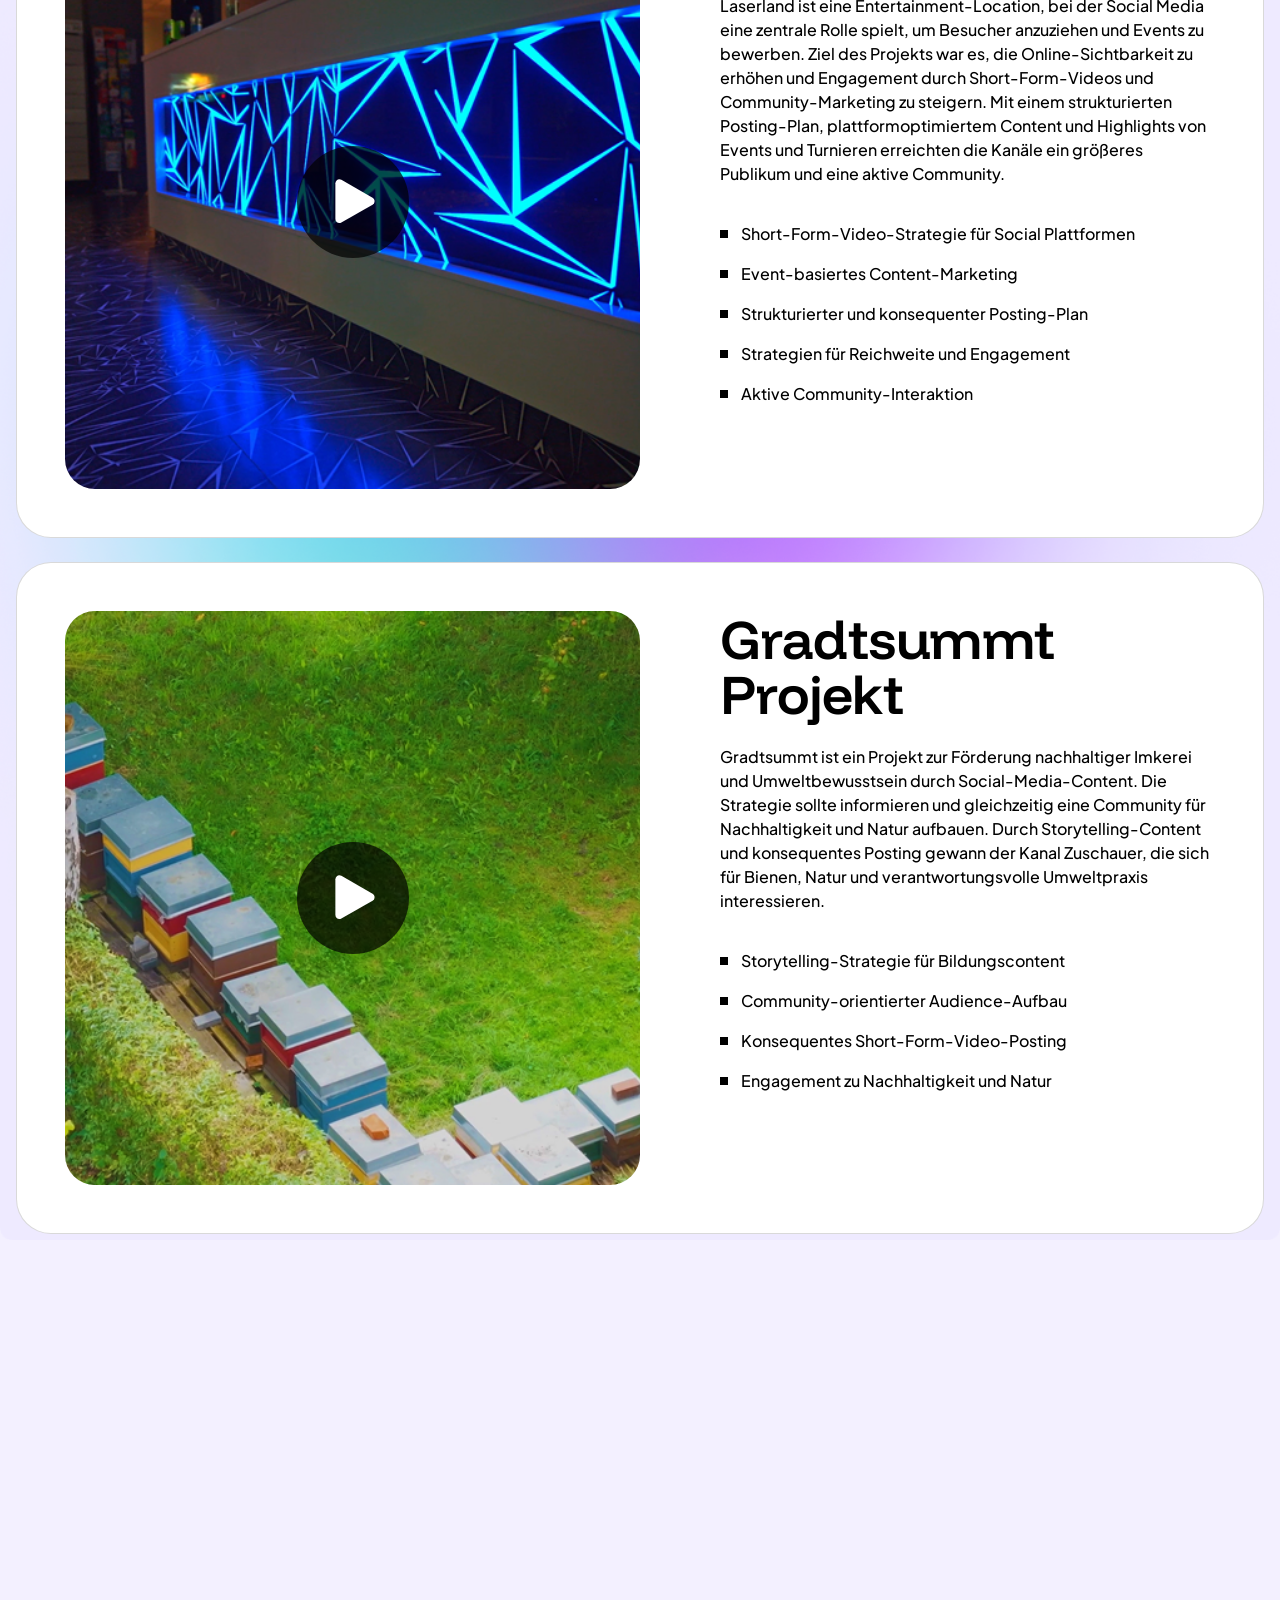
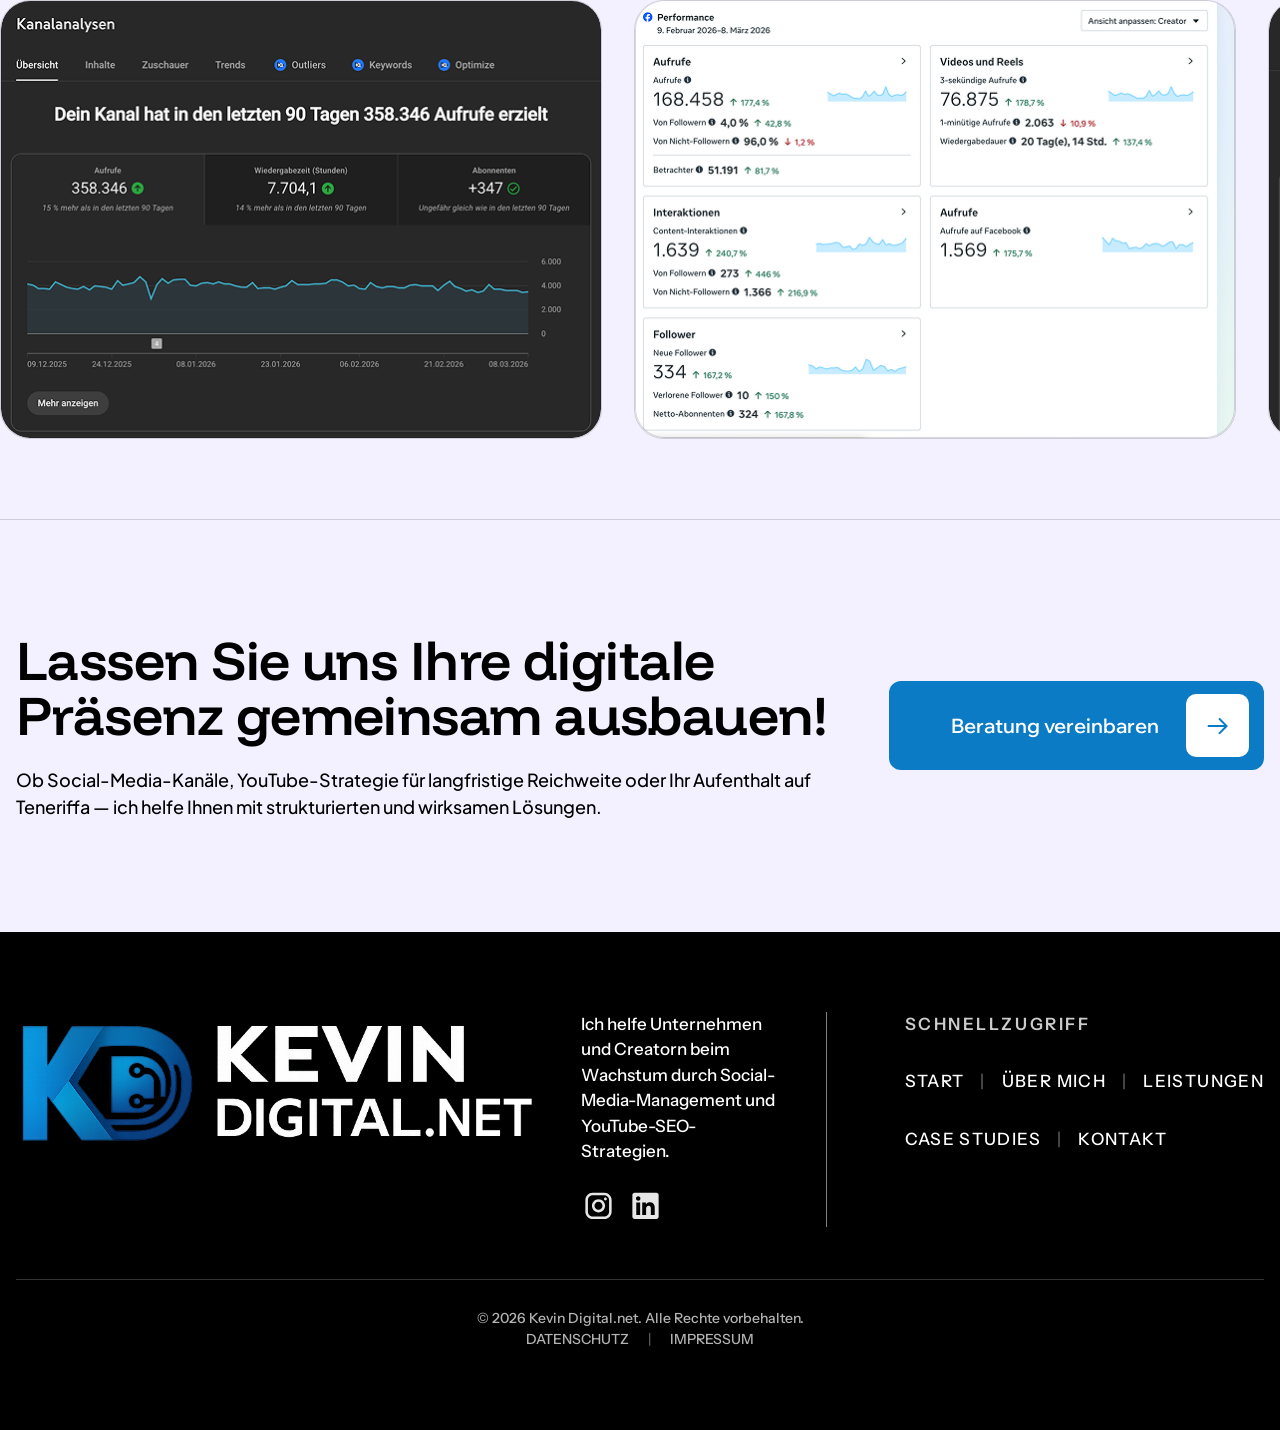
==== commit f50be14f: "a" ====
--- a/index.html
+++ b/index.html
@@ -22,14 +22,14 @@
 <body class="splash-active">
   <div id="splash" class="splash" role="presentation" aria-hidden="false">
     <div class="splash__inner">
-      <img src="assets/KevinDigital%202.svg" alt="Kevin Digital" class="splash__logo" width="320" height="80" />
+      <img src="assets/new%20header%20logo.png" alt="Kevin Digital" class="splash__logo" width="320" height="80" />
     </div>
   </div>
 
   <header class="site-header" id="site-header">
     <div class="page-container site-header__inner">
       <a href="#" class="site-header__logo cursor-hover">
-        <img src="assets/KevinDigital%202.svg" alt="Kevin Digital" class="logo-header" />
+        <img src="assets/new%20header%20logo.png" alt="Kevin Digital" class="logo-header" />
       </a>
       <div class="site-header__actions">
         <nav class="site-nav" id="site-nav" data-cursor-nav aria-label="Hauptnavigation" data-i18n-aria="a11y.nav">
@@ -361,7 +361,7 @@
       <div class="page-container">
         <div class="footer__top">
           <div class="footer__brand">
-            <img src="assets/footer%20logo.svg" alt="Kevin Digital" class="footer__logo" />
+            <img src="assets/new%20footer%20logo.png" alt="Kevin Digital" class="footer__logo" />
             <div class="footer__about">
               <p class="font-footer" data-i18n="footer.blurb">Ich helfe Unternehmen und Creatorn beim Wachstum durch Social-Media-Management und YouTube-SEO-Strategien.</p>
               <div class="footer__social">
@@ -387,7 +387,7 @@
           </div>
         </div>
         <div class="footer__bottom font-footer">
-          <span data-i18n="footer.rights">© 2026 Kevin Digital.de. Alle Rechte vorbehalten.</span>
+          <span data-i18n="footer.rights">© 2026 Kevin Digital.net. Alle Rechte vorbehalten.</span>
           <div class="footer__bottom-links">
             <a href="privacy-policy.html" class="cursor-hover" data-i18n="footer.privacy">DATENSCHUTZ</a>
             <span class="footer__sep">|</span>
--- a/css/styles.css
+++ b/css/styles.css
@@ -219,16 +219,16 @@
 
 .logo-header {
   display: block;
-  height: 2.5rem;
+  height: 2.75rem;
   width: auto;
-  max-height: 2.5rem;
+  max-height: 2.75rem;
   flex-shrink: 0;
 }
 
 @media (min-width: 768px) {
   .logo-header {
-    height: 3rem;
-    max-height: 3rem;
+    height: 3.25rem;
+    max-height: 3.25rem;
   }
 }
 
